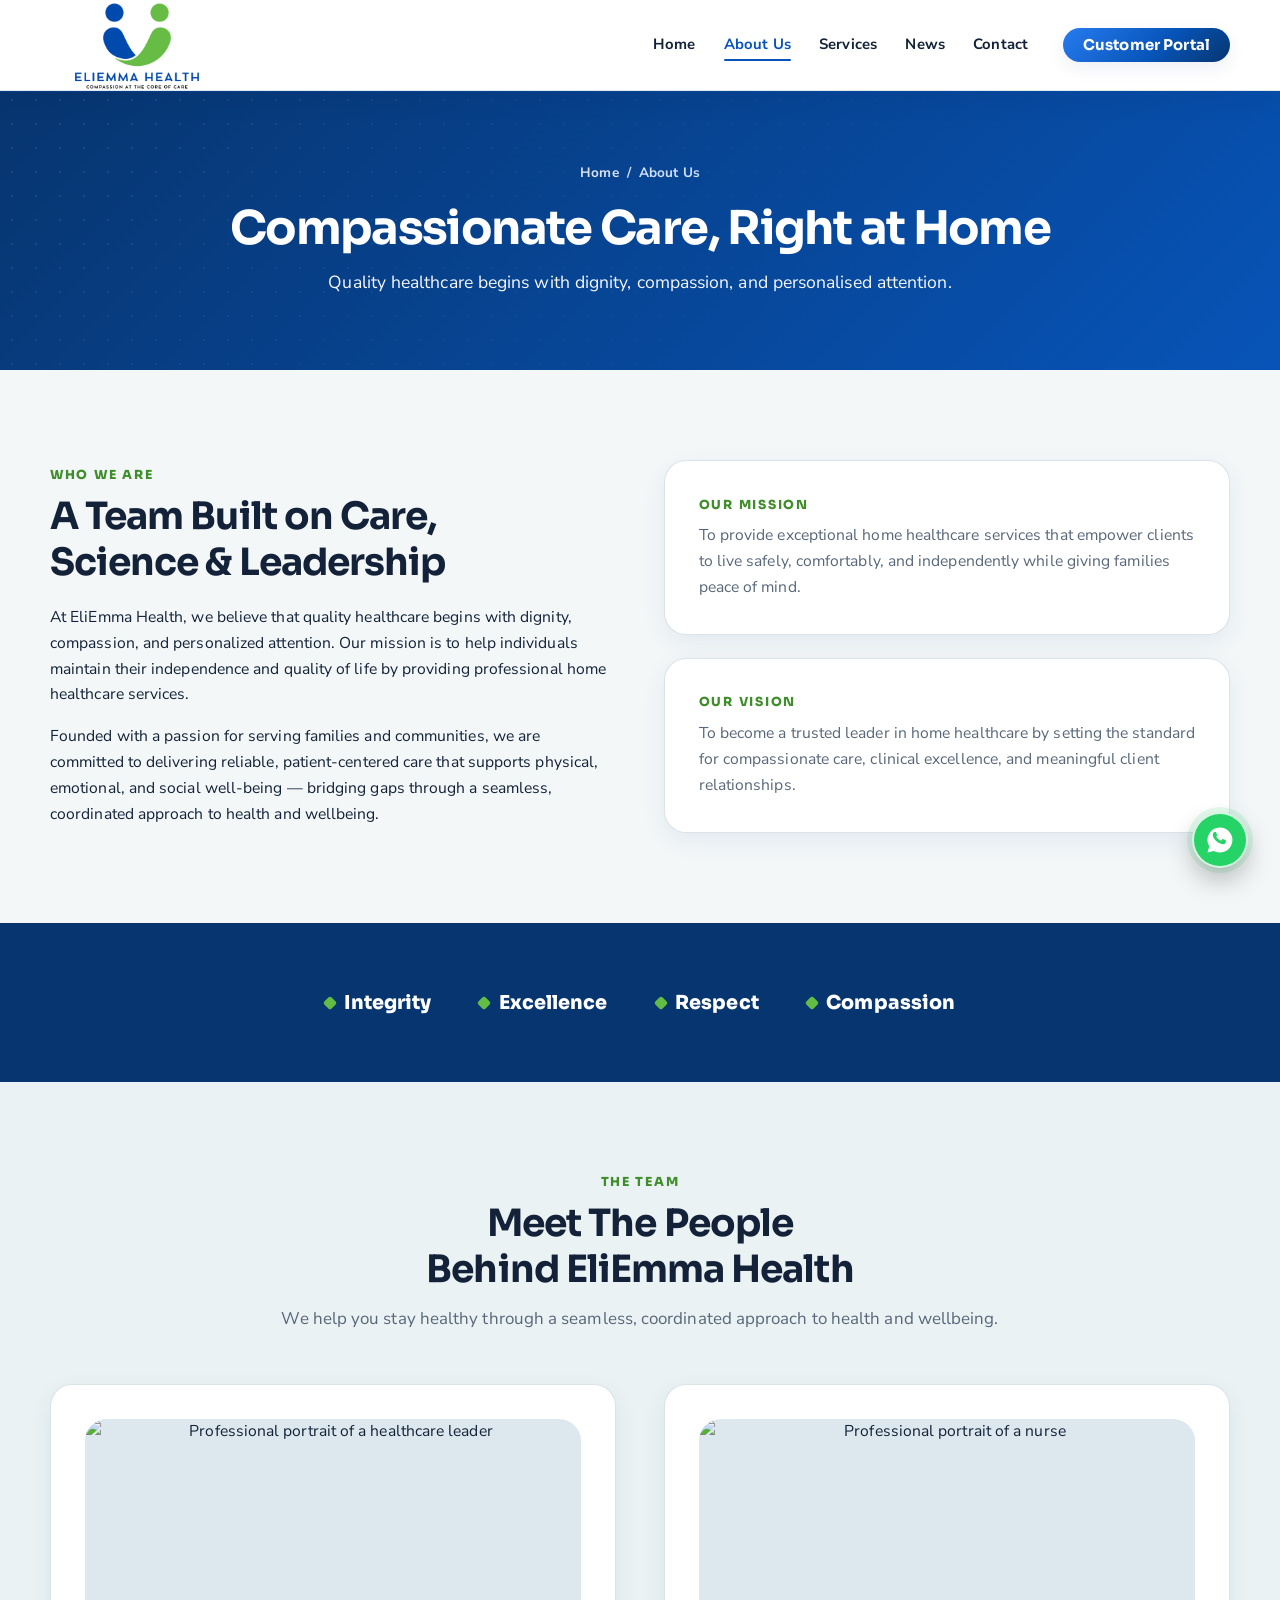
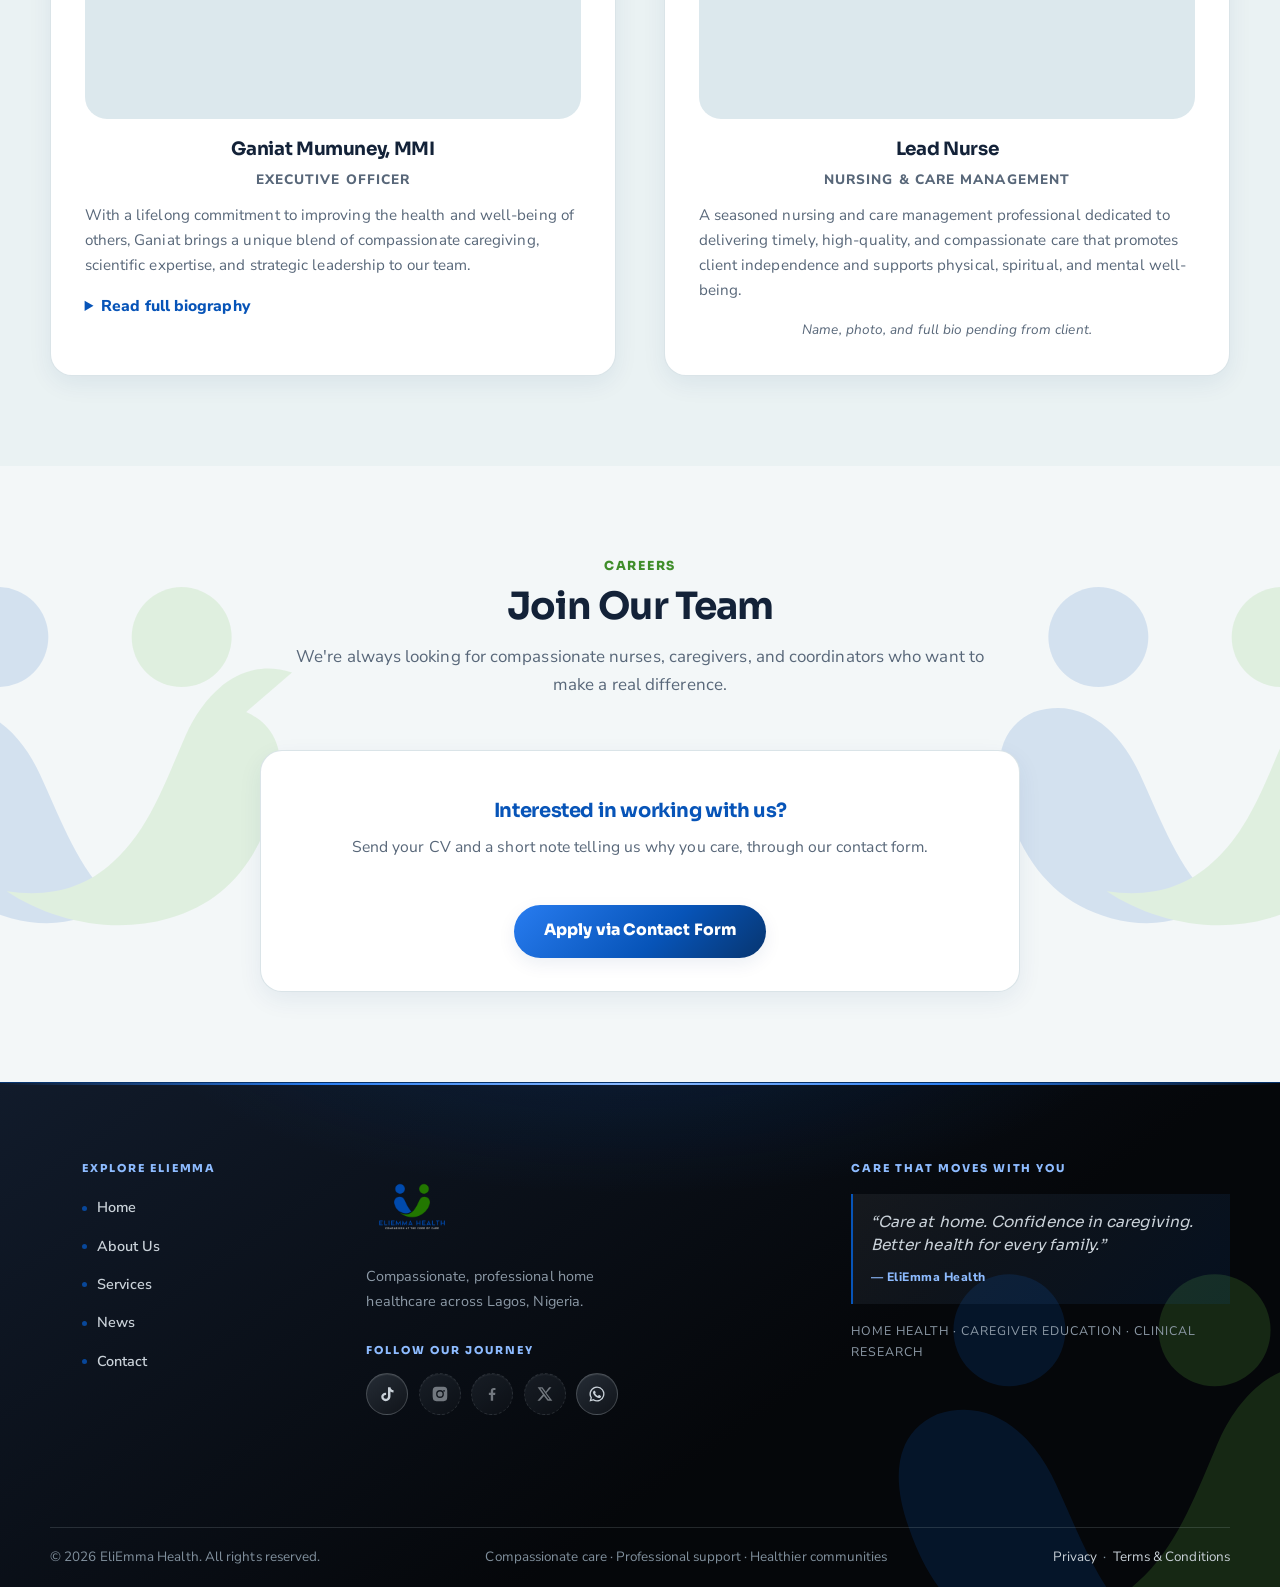
==== pages/about.html @ 55e34760 "Add EliEmma Health website" ====
<!DOCTYPE html>
<html lang="en">
<head>
<meta charset="UTF-8">
<meta name="viewport" content="width=device-width, initial-scale=1.0">
<title>About Us | EliEmma Health</title>
<meta name="description" content="About EliEmma Health — our story, mission, vision, values, leadership team and careers.">
<meta property="og:title" content="About Us | EliEmma Health">
<meta property="og:description" content="About EliEmma Health — our story, mission, vision, values, leadership team and careers.">
<meta property="og:type" content="website">
<meta property="og:image" content="../assets/images/og-image.jpg">
<link rel="icon" type="image/png" href="../assets/images/favicon.png?v=2">
<link rel="apple-touch-icon" href="../assets/images/favicon.png?v=2">
<meta name="theme-color" content="#07356f">
<link rel="preconnect" href="https://fonts.googleapis.com">
<link rel="preconnect" href="https://fonts.gstatic.com" crossorigin>
<link href="https://fonts.googleapis.com/css2?family=Sora:wght@400;600;700;800&family=Nunito+Sans:wght@400;600;700;800&display=swap" rel="stylesheet">
<link rel="stylesheet" href="../css/style.css">
</head>
<body>
<a class="skip-link" href="#main">Skip to main content</a>
<header class="site-header">
  <div class="container nav">
    <a href="../index.html" class="brand" aria-label="EliEmma Health — home"><img src="../assets/images/logo.png" alt="EliEmma Health logo" width="190" height="60"></a>
    <nav aria-label="Main navigation">
      <ul class="nav-links" id="primary-navigation">
        <li><a href="../index.html">Home</a></li>
        <li><a href="about.html" aria-current="page">About Us</a></li>
        <li><a href="services.html">Services</a></li>
        <li><a href="news.html">News</a></li>
        <li><a href="contact.html">Contact</a></li>
        <li class="nav-cta"><a href="contact.html" class="btn btn-primary btn-sm">Customer Portal</a></li>
      </ul>
    </nav>
    <button class="hamburger" type="button" aria-label="Open menu" aria-controls="primary-navigation" aria-expanded="false">☰</button>
  </div>
</header>
<main id="main">

<section class="page-hero">
  <div class="container reveal in">
    <nav class="breadcrumb" aria-label="Breadcrumb"><a href="../index.html">Home</a> &nbsp;/&nbsp; About Us</nav>
    <h1>Compassionate Care, Right at Home</h1>
    <p>Quality healthcare begins with dignity, compassion, and personalised attention.</p>
  </div>
</section>

<section class="section">
  <div class="container grid-2">
    <div class="reveal reveal-left">
      <div class="section-head left" style="margin-bottom:1.2rem">
        <span class="eyebrow">Who We Are</span>
        <h2>A Team Built on Care, Science &amp; Leadership</h2>
      </div>
      <p style="margin-bottom:1rem">At EliEmma Health, we believe that quality healthcare begins with dignity, compassion, and personalized attention. Our mission is to help individuals maintain their independence and quality of life by providing professional home healthcare services.</p>
      <p>Founded with a passion for serving families and communities, we are committed to delivering reliable, patient-centered care that supports physical, emotional, and social well-being — bridging gaps through a seamless, coordinated approach to health and wellbeing.</p>
    </div>
    <div class="reveal reveal-right">
      <div class="card" style="margin-bottom:1.4rem"><span class="eyebrow">Our Mission</span><p style="color:var(--muted)">To provide exceptional home healthcare services that empower clients to live safely, comfortably, and independently while giving families peace of mind.</p></div>
      <div class="card"><span class="eyebrow">Our Vision</span><p style="color:var(--muted)">To become a trusted leader in home healthcare by setting the standard for compassionate care, clinical excellence, and meaningful client relationships.</p></div>
    </div>
  </div>
</section>

<div class="values-band section-tight">
  <div class="container">
    <ul>
      <li>Integrity</li><li>Excellence</li><li>Respect</li><li>Compassion</li>
    </ul>
  </div>
</div>

<section class="section section-alt">
  <div class="container">
    <div class="section-head reveal">
      <span class="eyebrow">The Team</span>
      <h2>Meet The People Behind EliEmma Health</h2>
      <p>We help you stay healthy through a seamless, coordinated approach to health and wellbeing.</p>
    </div>
    <div class="grid-2" style="align-items:start">
      <article class="card team-card reveal">
        <img class="media-img" src="https://images.unsplash.com/photo-1551836022-d5d88e9218df?auto=format&amp;fit=crop&amp;w=700&amp;q=85" alt="Professional portrait of a healthcare leader" width="700" height="820">
        <h3>Ganiat Mumuney, MMI</h3>
        <p class="team-role">Executive Officer</p>
        <p style="font-size:.95rem;text-align:left">With a lifelong commitment to improving the health and well-being of others, Ganiat brings a unique blend of compassionate caregiving, scientific expertise, and strategic leadership to our team.</p>
        <details style="margin-top:1rem;text-align:left">
          <summary style="cursor:pointer;font-weight:800;color:var(--blue)">Read full biography</summary>
          <div style="margin-top:1rem;color:var(--muted);font-size:.93rem;display:flex;flex-direction:column;gap:.8rem">
            <p>Her career began on the front lines of patient care, supporting aging populations as a nursing assistant and providing personal care for hospice and quadriplegic patients. These early experiences shaped her deep understanding of the human side of healthcare and instilled a passion for enhancing quality of life for patients and families.</p>
            <p>Driven by a desire to better understand the factors that influence health outcomes, she transitioned into research, studying the effects of food and drug interactions and investigating the role of food chemistry in birth defects. This scientific foundation expanded her perspective on preventive health and the broader impact of healthcare innovation.</p>
            <p>Throughout her career, one principle has remained constant: a dedication to making life better for people and communities. This mission led her into pharmaceutical development and clinical research, where she supported the advancement of new therapies and contributed to clinical safety reviews, operational excellence, and strategic initiatives. Over time, she progressed into leadership roles, guiding teams and driving organizational strategy and operations.</p>
            <p>She holds a Master of Science in Medical Informatics from Northwestern University and a Bachelor of Science in Biology with a minor in Chemistry from the University of New Mexico. Her diverse experience across patient care, research, drug development, informatics, and healthcare leadership provides a well-rounded perspective that continues to shape meaningful improvements in healthcare delivery and patient outcomes.</p>
          </div>
        </details>
      </article>
      <article class="card team-card reveal">
        <img class="media-img" src="https://images.unsplash.com/photo-1551601651-2a8555f1a136?auto=format&amp;fit=crop&amp;w=700&amp;q=85" alt="Professional portrait of a nurse" width="700" height="820">
        <h3>Lead Nurse</h3>
        <p class="team-role">Nursing &amp; Care Management</p>
        <p style="font-size:.95rem;text-align:left">A seasoned nursing and care management professional dedicated to delivering timely, high-quality, and compassionate care that promotes client independence and supports physical, spiritual, and mental well-being.</p>
        <p style="margin-top:1rem;font-size:.85rem;color:var(--muted);font-style:italic">Name, photo, and full bio pending from client.</p>
      </article>
    </div>
  </div>
</section>

<section class="section careers-section">
  <div class="container" style="max-width:760px">
    <div class="section-head reveal">
      <span class="eyebrow">Careers</span>
      <h2>Join Our Team</h2>
      <p>We're always looking for compassionate nurses, caregivers, and coordinators who want to make a real difference.</p>
    </div>
    <div class="card reveal" style="text-align:center">
      <h3>Interested in working with us?</h3>
      <p style="margin:.8rem 0 1.4rem">Send your CV and a short note telling us why you care, through our contact form.</p>
      <a href="contact.html" class="btn btn-primary">Apply via Contact Form</a>
    </div>
  </div>
</section>

</main>
<footer class="site-footer">
  <div class="container">
    <div class="footer-grid">
      <div class="footer-nav-col">
        <span class="footer-label">Explore EliEmma</span>
        <ul class="f-menu">
          <li><a href="../index.html">Home</a></li>
          <li><a href="about.html">About Us</a></li>
          <li><a href="services.html">Services</a></li>
          <li><a href="news.html">News</a></li>
          <li><a href="contact.html">Contact</a></li>
        </ul>
      </div>
      <div class="footer-mid">
        <img src="../assets/images/logo-transparent.png" alt="EliEmma Health logo" width="180" height="57">
        <p>Compassionate, professional home healthcare across Lagos, Nigeria.</p>
        <span class="footer-label">Follow our journey</span>
        <div class="socials">
          <a href="https://www.tiktok.com/@eliemmahealth" aria-label="TikTok" rel="noopener"><svg viewBox="0 0 24 24"><path d="M16.6 3c.4 2.2 1.8 3.7 4.1 3.9v3c-1.6 0-3-.5-4.1-1.3v6.4c0 3.9-2.7 6.5-6.3 6.5-3.4 0-6-2.4-6-5.7 0-3.4 2.9-5.9 6.5-5.6v3.1c-1.8-.4-3.4.7-3.4 2.5 0 1.5 1.2 2.6 2.8 2.6 1.8 0 3.1-1.3 3.1-3.5V3h3.3z"/></svg></a>
          <a href="#" aria-label="Instagram (link pending)"><svg viewBox="0 0 24 24"><path d="M12 2.2c3.2 0 3.6 0 4.8.1 3.3.1 4.7 1.6 4.8 4.8.1 1.3.1 1.6.1 4.8s0 3.6-.1 4.8c-.1 3.2-1.5 4.7-4.8 4.8-1.3.1-1.6.1-4.8.1s-3.6 0-4.8-.1c-3.3-.1-4.7-1.6-4.8-4.8C2.2 15.6 2.2 15.2 2.2 12s0-3.6.1-4.8C2.5 4 4 2.5 7.2 2.4 8.4 2.3 8.8 2.2 12 2.2zm0 4.6a5.2 5.2 0 100 10.4 5.2 5.2 0 000-10.4zm0 8.6a3.4 3.4 0 110-6.8 3.4 3.4 0 010 6.8zm5.4-8.9a1.2 1.2 0 100 2.4 1.2 1.2 0 000-2.4z"/></svg></a>
          <a href="#" aria-label="Facebook (link pending)"><svg viewBox="0 0 24 24"><path d="M13.5 21v-7.8h2.6l.4-3h-3V8.3c0-.9.3-1.5 1.6-1.5h1.5V4.1c-.3 0-1.2-.1-2.3-.1-2.3 0-3.9 1.4-3.9 4v2.2H7.8v3h2.6V21h3.1z"/></svg></a>
          <a href="#" aria-label="Twitter / X (link pending)"><svg viewBox="0 0 24 24"><path d="M17.5 3h3.1l-6.8 7.8L21.8 21h-6.3l-4.9-6.4L5 21H1.9l7.3-8.3L2.2 3h6.4l4.4 5.9L17.5 3zm-1.1 16.1h1.7L7.7 4.7H5.9l10.5 14.4z"/></svg></a>
          <a href="https://wa.me/2349133972821" aria-label="Chat with us on WhatsApp" rel="noopener"><svg viewBox="0 0 24 24"><path d="M12 2a10 10 0 00-8.6 15.1L2 22l5-1.3A10 10 0 1012 2zm0 18.2c-1.5 0-3-.4-4.2-1.2l-.3-.2-3 .8.8-2.9-.2-.3A8.2 8.2 0 1112 20.2zm4.6-6.1c-.3-.1-1.5-.7-1.7-.8-.2-.1-.4-.1-.6.1-.2.3-.7.8-.8 1-.1.2-.3.2-.5.1a6.7 6.7 0 01-3.3-2.9c-.3-.4 0-.5.1-.7l.4-.5c.1-.2.1-.3 0-.5-.1-.1-.6-1.4-.8-1.9-.2-.5-.4-.4-.6-.4h-.5c-.2 0-.5.1-.7.3-.2.3-.9.9-.9 2.2s.9 2.5 1.1 2.7c.1.2 1.8 2.8 4.5 3.9 2.6 1 2.6.7 3.1.7.5-.1 1.5-.6 1.7-1.2.2-.6.2-1.1.2-1.2-.1-.1-.3-.2-.6-.3z"/></svg></a>
        </div>
      </div>
      <div class="footer-right">
        <span class="footer-label">Care that moves with you</span>
        <blockquote class="footer-quote"><p>“Care at home. Confidence in caregiving. Better health for every family.”</p><cite>— EliEmma Health</cite></blockquote>
        <p class="footer-services">Home health · caregiver education · clinical research</p>
      </div>
    </div>
    <div class="footer-bottom">
      <span class="footer-copyright">&copy; <span data-year></span> EliEmma Health. All rights reserved.</span>
      <span>Compassionate care · Professional support · Healthier communities</span>
      <span><a href="privacy.html">Privacy</a> &nbsp;·&nbsp; <a href="terms.html">Terms &amp; Conditions</a></span>
    </div>
  </div>
</footer>
<a class="wa-float" href="https://wa.me/2349133972821" aria-label="Chat with EliEmma Health on WhatsApp" rel="noopener"><svg viewBox="0 0 24 24"><path d="M12 2a10 10 0 00-8.6 15.1L2 22l5-1.3A10 10 0 1012 2zm4.6 12.1c-.2.6-1.2 1.1-1.7 1.2-.5 0-.5.3-3.1-.7-2.7-1.1-4.4-3.7-4.5-3.9-.2-.2-1.1-1.4-1.1-2.7s.7-1.9.9-2.2c.2-.2.5-.3.7-.3h.5c.2 0 .4-.1.6.4.2.5.7 1.8.8 1.9.1.2.1.3 0 .5l-.4.5c-.1.2-.4.3-.1.7a6.7 6.7 0 003.3 2.9c.2.1.4.1.5-.1.1-.2.6-.7.8-1 .2-.2.4-.2.6-.1.2.1 1.4.7 1.7.8.3.1.5.2.6.3.1.1.1.6-.1 1.2z"/></svg></a>
<script src="../js/main.js"></script>
</body>
</html>
---- css/style.css ----
/* ============================================================
   EliEmma Health — Design System v2 (production)
   Brand: cobalt #004aad · gradient #2173ff→#004aad · dark #05469d
          accent green #67bc45 · bg #dfdfde · gray #d9d9d9
   ============================================================ */
:root{
  /* colors */
  --blue:#004aad; --blue-dark:#05469d; --blue-light:#2173ff;
  --green:#67bc45; --green-dark:#4f9a33;
  --bg:#dfdfde; --surface:#ffffff; --surface-alt:#f4f4f3;
  --ink:#191c22; --muted:#5b616d; --border:#d9d9d9;
  --grad:linear-gradient(180deg,var(--blue-light),var(--blue));
  /* type */
  --font-head:'Sora','Segoe UI',system-ui,sans-serif;
  --font-body:'Nunito Sans','Segoe UI',system-ui,sans-serif;
  /* shape & depth */
  --r-sm:8px; --r-md:14px; --r-lg:22px;
  --sh-sm:0 2px 10px rgba(4,32,73,.08);
  --sh-md:0 8px 28px rgba(4,32,73,.12);
  --sh-lg:0 16px 44px rgba(4,32,73,.18);
  /* layout */
  --container:1140px;
  /* motion */
  --t-fast:.18s; --t-med:.35s; --t-slow:.6s;
  --ease:cubic-bezier(.22,.8,.35,1);
}
*,*::before,*::after{margin:0;padding:0;box-sizing:border-box}
html{scroll-behavior:smooth}
body{font-family:var(--font-body);background:var(--bg);color:var(--ink);line-height:1.65;font-size:1.02rem;-webkit-font-smoothing:antialiased}
img{max-width:100%;display:block}
h1,h2,h3,h4{font-family:var(--font-head);line-height:1.22;color:var(--ink)}
a{color:var(--blue)}
:focus-visible{outline:3px solid var(--green);outline-offset:3px;border-radius:4px}
.container{width:min(var(--container),92%);margin-inline:auto}
.skip-link{position:absolute;left:-999px;top:0;background:var(--blue);color:#fff;padding:.7rem 1.2rem;z-index:300;border-radius:0 0 var(--r-sm) 0}
.skip-link:focus{left:0}

/* ---------- buttons ---------- */
.btn{display:inline-flex;align-items:center;gap:.5rem;padding:.85rem 1.9rem;border-radius:999px;font-weight:800;font-size:.98rem;font-family:var(--font-head);cursor:pointer;border:none;transition:transform var(--t-fast) var(--ease),box-shadow var(--t-fast),background var(--t-fast);text-decoration:none}
.btn-primary{background:var(--grad);color:#fff;box-shadow:var(--sh-sm)}
.btn-primary:hover{transform:translateY(-2px);box-shadow:var(--sh-md)}
.btn-green{background:var(--green);color:#fff}
.btn-green:hover{background:var(--green-dark);transform:translateY(-2px);box-shadow:var(--sh-md)}
.btn-ghost{border:2px solid #fff;color:#fff;background:transparent}
.btn-ghost:hover{background:rgba(255,255,255,.14)}
.btn-outline{border:2px solid var(--blue);color:var(--blue);background:transparent}
.btn-outline:hover{background:var(--blue);color:#fff}
.btn-sm{padding:.55rem 1.2rem;font-size:.88rem}

/* ---------- header / nav ---------- */
.site-header{position:sticky;top:0;z-index:120;background:rgba(255,255,255,.97);backdrop-filter:blur(8px);box-shadow:var(--sh-sm);transition:box-shadow var(--t-med)}
.site-header.scrolled{box-shadow:var(--sh-md)}
.nav{display:flex;align-items:center;justify-content:space-between;padding:.7rem 0;gap:1rem}
.brand img{height:54px;width:auto}
.nav-links{display:flex;align-items:center;gap:1.7rem;list-style:none}
.nav-links a{color:var(--ink);font-weight:700;font-size:.96rem;text-decoration:none;position:relative;padding:.3rem 0}
.nav-links a::after{content:"";position:absolute;left:0;bottom:-2px;width:0;height:3px;border-radius:3px;background:var(--green);transition:width var(--t-med) var(--ease)}
.nav-links a:hover::after,.nav-links a[aria-current="page"]::after{width:100%}
.nav-links a[aria-current="page"]{color:var(--blue)}
.nav-cta{margin-left:.4rem}
.hamburger{display:none;background:none;border:none;font-size:1.7rem;color:var(--blue);cursor:pointer;padding:.3rem .5rem}

/* ---------- hero ---------- */
.hero{background:var(--grad);color:#fff;position:relative;overflow:hidden}
.hero::after{content:"";position:absolute;inset:0;background:radial-gradient(900px 480px at 85% -10%,rgba(255,255,255,.16),transparent 65%);pointer-events:none}
.hero-grid{display:grid;grid-template-columns:1.05fr .95fr;gap:3.5rem;align-items:center;padding:5.2rem 0 4.6rem;position:relative;z-index:1}
.hero .eyebrow{color:#bfe3a8}
.hero h1{color:#fff;font-size:clamp(2.1rem,4.6vw,3.3rem);margin:.6rem 0 1.1rem}
.hero p.lead{font-size:1.16rem;max-width:34rem;opacity:.96;margin-bottom:2rem}
.hero-actions{display:flex;gap:1rem;flex-wrap:wrap}
.trust-chips{display:flex;gap:1.4rem;flex-wrap:wrap;margin-top:2.4rem;list-style:none}
.trust-chips li{display:flex;align-items:center;gap:.55rem;font-weight:700;font-size:.92rem}
.trust-chips svg{flex:none}
.hero-media{position:relative}
.hero-media .ph{border-radius:var(--r-lg);box-shadow:var(--sh-lg)}
.float-card{position:absolute;left:-1.4rem;bottom:1.6rem;background:#fff;color:var(--ink);border-radius:var(--r-md);box-shadow:var(--sh-lg);padding:1rem 1.3rem;display:flex;gap:.8rem;align-items:center;animation:floaty 5s ease-in-out infinite}
.float-card strong{display:block;font-family:var(--font-head);font-size:.95rem}
.float-card span{font-size:.82rem;color:var(--muted)}
@keyframes floaty{0%,100%{transform:translateY(0)}50%{transform:translateY(-9px)}}

/* ---------- sections ---------- */
.section{padding:5rem 0}
.section-tight{padding:3.5rem 0}
.section-alt{background:var(--surface)}
.eyebrow{display:block;color:var(--green-dark);font-weight:800;text-transform:uppercase;letter-spacing:.14em;font-size:.78rem;margin-bottom:.5rem;font-family:var(--font-head)}
.section-head{text-align:center;max-width:720px;margin:0 auto 3.2rem}
.section-head h2{font-size:clamp(1.7rem,3vw,2.35rem);margin-bottom:.8rem}
.section-head p{color:var(--muted);font-size:1.06rem}
.section-head.left{text-align:left;margin-inline:0}

.grid-2{display:grid;grid-template-columns:1fr 1fr;gap:3rem;align-items:center}
.grid-3{display:grid;grid-template-columns:repeat(3,1fr);gap:1.8rem}
.grid-4{display:grid;grid-template-columns:repeat(4,1fr);gap:1.6rem}

/* ---------- cards ---------- */
.card{background:var(--surface);border-radius:var(--r-lg);padding:2.1rem;box-shadow:var(--sh-sm);border:1px solid rgba(217,217,217,.7);transition:transform var(--t-med) var(--ease),box-shadow var(--t-med);height:100%}
.card:hover{transform:translateY(-6px);box-shadow:var(--sh-md)}
.card h3{color:var(--blue);margin:.9rem 0 .55rem;font-size:1.22rem}
.card p{color:var(--muted)}
.card .btn{margin-top:1.3rem}
.icon-badge{width:64px;height:64px;border-radius:18px;background:var(--grad);color:#fff;display:flex;align-items:center;justify-content:center;font-size:1.6rem;box-shadow:var(--sh-sm)}
.icon-badge.green{background:var(--green)}

/* check list */
.check-list{list-style:none;margin-top:1rem}
.check-list li{padding:.5rem 0 .5rem 2rem;position:relative}
.check-list li::before{content:"";position:absolute;left:0;top:.85rem;width:1.1rem;height:1.1rem;border-radius:50%;background:var(--green) url("data:image/svg+xml,%3Csvg xmlns='http://www.w3.org/2000/svg' viewBox='0 0 24 24' fill='none' stroke='white' stroke-width='3.4' stroke-linecap='round' stroke-linejoin='round'%3E%3Cpath d='M4 12.5l5 5L20 6.5'/%3E%3C/svg%3E") center/62% no-repeat}

/* steps */
.step-card{text-align:center;padding:1.8rem 1.4rem}
.step-num{width:52px;height:52px;margin:0 auto 1rem;border-radius:50%;background:var(--grad);color:#fff;font-family:var(--font-head);font-weight:800;font-size:1.25rem;display:flex;align-items:center;justify-content:center;box-shadow:var(--sh-sm)}

/* ---------- placeholder media ---------- */
.ph{position:relative;background:linear-gradient(135deg,var(--blue-dark),var(--blue-light));display:flex;align-items:center;justify-content:center;text-align:center;color:#fff;padding:2rem;border:2px dashed rgba(255,255,255,.55);min-height:220px}
.ph span{font-size:.9rem;font-weight:600;opacity:.95;max-width:30ch}
.ph .tag{position:absolute;top:.8rem;left:.8rem;background:rgba(0,0,0,.45);padding:.25rem .7rem;border-radius:999px;font-size:.68rem;letter-spacing:.1em;text-transform:uppercase;font-weight:800}
.ph.tall{min-height:420px}
.media-img{display:block;width:100%;height:100%;object-fit:cover}
.hero-media .hero-image{height:420px;border-radius:var(--r-lg);box-shadow:var(--sh-lg)}
.feature-image{min-height:200px;border-radius:var(--r-lg);box-shadow:var(--sh-sm)}

/* ---------- carousel ---------- */
.carousel{position:relative;overflow:hidden;border-radius:var(--r-lg);box-shadow:var(--sh-md)}
.carousel-track{display:flex;transition:transform .55s var(--ease)}
.carousel-slide{flex:0 0 100%;position:relative}
.carousel-slide .ph{border-radius:0;border:none;min-height:340px}
.carousel-slide .media-img{height:340px}
.carousel-btn{position:absolute;top:50%;transform:translateY(-50%);width:48px;height:48px;border-radius:50%;border:none;background:rgba(255,255,255,.94);color:var(--blue);font-size:1.25rem;font-weight:800;cursor:pointer;box-shadow:var(--sh-md);display:flex;align-items:center;justify-content:center;transition:background var(--t-fast),color var(--t-fast);z-index:2}
.carousel-btn:hover{background:var(--blue);color:#fff}
.carousel-btn.prev{left:1rem}.carousel-btn.next{right:1rem}
.carousel-dots{position:absolute;bottom:1rem;left:0;right:0;display:flex;justify-content:center;gap:.55rem;z-index:2}
.carousel-dots button{width:11px;height:11px;border-radius:50%;border:2px solid #fff;background:transparent;cursor:pointer;padding:0;transition:background var(--t-fast)}
.carousel-dots button[aria-current="true"]{background:#fff}

/* ---------- video ---------- */
.video-shell{position:relative;border-radius:var(--r-lg);overflow:hidden;box-shadow:var(--sh-lg)}
.video-player{display:block;width:100%;aspect-ratio:16/9;object-fit:cover;background:var(--blue-dark)}
.play-btn{position:absolute;inset:0;margin:auto;width:86px;height:86px;border-radius:50%;border:none;background:rgba(255,255,255,.95);color:var(--blue);font-size:1.7rem;cursor:pointer;box-shadow:var(--sh-lg);transition:transform var(--t-fast),background var(--t-fast),color var(--t-fast);z-index:2}
.play-btn:hover{transform:scale(1.08);background:var(--green);color:#fff}
.video-caption{position:absolute;left:0;right:0;bottom:0;background:linear-gradient(transparent,rgba(0,20,50,.82));color:#fff;padding:2.4rem 1.6rem 1.2rem;font-weight:700;z-index:1;pointer-events:none}
.map-frame{min-height:420px;border-radius:var(--r-lg);overflow:hidden;box-shadow:var(--sh-lg);background:var(--blue-dark)}
.map-frame iframe{display:block;width:100%;height:420px;border:0}

/* ---------- stats ---------- */
.stats-band{background:var(--blue-dark);color:#fff}
.stats-grid{display:grid;grid-template-columns:repeat(4,1fr);gap:2rem;text-align:center}
.stat strong{display:block;font-family:var(--font-head);font-size:clamp(2.1rem,4vw,2.9rem);color:var(--green)}
.stat span{font-weight:700;opacity:.92}

/* ---------- testimonials ---------- */
.quote{background:var(--surface);border-radius:var(--r-lg);padding:2rem;box-shadow:var(--sh-sm);border-top:5px solid var(--green);height:100%;display:flex;flex-direction:column}
.quote p{font-style:italic;color:var(--ink);flex:1}
.quote footer{margin-top:1.2rem;font-style:normal}
.quote footer strong{color:var(--blue);display:block;font-family:var(--font-head)}
.quote footer span{font-size:.85rem;color:var(--muted)}
.stars{color:#f5a623;letter-spacing:.15em;margin-bottom:.9rem}

/* ---------- FAQ accordion ---------- */
.faq{max-width:780px;margin:0 auto}
.faq-item{background:var(--surface);border-radius:var(--r-md);box-shadow:var(--sh-sm);margin-bottom:1rem;overflow:hidden;border:1px solid rgba(217,217,217,.7)}
.faq-q{width:100%;text-align:left;background:none;border:none;padding:1.25rem 1.4rem;font-family:var(--font-head);font-weight:700;font-size:1.02rem;color:var(--ink);cursor:pointer;display:flex;justify-content:space-between;align-items:center;gap:1rem}
.faq-q .chev{transition:transform var(--t-med) var(--ease);color:var(--blue);flex:none}
.faq-item.open .faq-q .chev{transform:rotate(180deg)}
.faq-a{max-height:0;overflow:hidden;transition:max-height var(--t-med) var(--ease)}
.faq-a p{padding:0 1.4rem 1.3rem;color:var(--muted)}

/* ---------- CTA band ---------- */
.cta-band{background:var(--grad);color:#fff;text-align:center}
.cta-band h2{color:#fff;margin-bottom:.8rem}
.cta-band p{max-width:620px;margin:0 auto 1.8rem;opacity:.96}

/* ---------- forms ---------- */
.form-card{background:var(--surface);border-radius:var(--r-lg);box-shadow:var(--sh-md);padding:clamp(1.6rem,4vw,2.8rem)}
label{display:block;font-weight:800;margin:1.1rem 0 .35rem;color:var(--blue-dark);font-family:var(--font-head);font-size:.92rem}
input,select,textarea{width:100%;padding:.85rem 1rem;border:1.5px solid var(--border);border-radius:var(--r-sm);font-size:1rem;font-family:var(--font-body);background:#fbfbfa;transition:border-color var(--t-fast),box-shadow var(--t-fast)}
input:focus,select:focus,textarea:focus{outline:none;border-color:var(--blue);box-shadow:0 0 0 4px rgba(0,74,173,.12)}
.field-error{display:none;color:#c0392b;font-size:.85rem;font-weight:700;margin-top:.3rem}
.invalid input,.invalid select,.invalid textarea{border-color:#c0392b}
.invalid .field-error{display:block}
.form-row{display:grid;grid-template-columns:1fr 1fr;gap:1.1rem}
.form-note{font-size:.85rem;color:var(--muted);margin-top:1rem;text-align:center}
.form-status{margin-top:1rem;padding:.9rem 1.2rem;border-radius:var(--r-sm);font-weight:700;display:none}
.form-status.ok{display:block;background:#e8f6e0;color:var(--green-dark);border:1.5px solid var(--green)}
.form-status.warn{display:block;background:#fdf3e0;color:#9a6b00;border:1.5px solid #e6b93d}
.consent{display:flex;gap:.7rem;align-items:flex-start;margin-top:1.2rem}
.consent input{width:auto;margin-top:.35rem}
.consent label{margin:0;font-weight:600;color:var(--muted);font-family:var(--font-body);font-size:.92rem}

/* ---------- contact info cards ---------- */
.info-card{display:flex;gap:1rem;align-items:flex-start;background:var(--surface);border-radius:var(--r-md);padding:1.4rem;box-shadow:var(--sh-sm);height:auto}
.info-card .icon-badge{width:48px;height:48px;border-radius:14px;font-size:1.2rem;flex:none}
.info-card h3{font-size:1.02rem;margin:0 0 .25rem}
.info-card p,.info-card a{color:var(--muted);font-size:.95rem;word-break:break-word}

/* ---------- values band ---------- */
.values-band{background:var(--blue-dark);color:#fff;text-align:center}
.values-band ul{list-style:none;display:flex;justify-content:center;flex-wrap:wrap;gap:1rem 3rem}
.values-band li{font-family:var(--font-head);font-weight:800;font-size:1.2rem;display:flex;align-items:center;gap:.6rem}
.values-band li::before{content:"";width:10px;height:10px;background:var(--green);transform:rotate(45deg);border-radius:2px}

/* ---------- page hero (inner pages) ---------- */
.page-hero{background:var(--grad);color:#fff;text-align:center;padding:4.6rem 0}
.page-hero h1{color:#fff;font-size:clamp(2rem,4vw,2.9rem);margin-bottom:.7rem}
.page-hero p{max-width:640px;margin:0 auto;opacity:.96;font-size:1.1rem}
.breadcrumb{font-size:.85rem;font-weight:700;color:#cfe0ff;margin-bottom:1rem}
.breadcrumb a{color:#fff;opacity:.85;text-decoration:none}
.breadcrumb a:hover{opacity:1;text-decoration:underline}

/* ---------- news ---------- */
.news-card{background:var(--surface);border-radius:var(--r-lg);overflow:hidden;box-shadow:var(--sh-sm);transition:transform var(--t-med) var(--ease),box-shadow var(--t-med);height:100%;display:flex;flex-direction:column}
.news-card:hover{transform:translateY(-6px);box-shadow:var(--sh-md)}
.news-card .ph{border-radius:0;border:none;min-height:190px}
.news-card>.media-img{height:190px}
.news-card-body{padding:1.5rem;display:flex;flex-direction:column;flex:1}
.news-meta{font-size:.78rem;font-weight:800;color:var(--green-dark);text-transform:uppercase;letter-spacing:.1em;margin-bottom:.5rem}
.news-card h3{font-size:1.12rem;margin-bottom:.5rem}
.news-card p{color:var(--muted);font-size:.95rem;flex:1}
.news-card a.more{margin-top:1rem;font-weight:800}

/* ---------- team ---------- */
.team-card{text-align:center}
.team-card .ph{border-radius:var(--r-lg);min-height:300px;margin-bottom:1.2rem}
.team-card>.media-img{height:300px;border-radius:var(--r-lg);margin-bottom:1.2rem}
.team-card h3{font-size:1.15rem;color:var(--ink)}
.team-role{color:var(--green-dark);font-weight:800;font-size:.85rem;text-transform:uppercase;letter-spacing:.08em;margin-bottom:.7rem}

/* ---------- legal ---------- */
.legal{max-width:820px;margin:0 auto;background:var(--surface);border-radius:var(--r-lg);padding:clamp(1.6rem,4vw,3rem);box-shadow:var(--sh-sm)}
.legal h1{font-size:1.9rem;margin-bottom:.4rem}
.legal .updated{color:var(--muted);font-size:.9rem;margin-bottom:1.5rem}
.legal h2{color:var(--blue);margin:1.7rem 0 .5rem;font-size:1.25rem}
.legal p,.legal li{color:var(--muted)}
.legal ul{margin:.5rem 0 .9rem 1.3rem}

/* ---------- footer ---------- */
.site-footer{background:#0b0d12;color:#c9cdd6;padding:4rem 0 0}
.footer-grid{display:grid;grid-template-columns:1.1fr 1fr 1.1fr;gap:2.5rem;align-items:start}
.f-menu{list-style:none;display:flex;flex-direction:column;gap:.65rem}
.f-menu a{color:#c9cdd6;text-decoration:none;font-weight:600;font-size:.95rem}
.f-menu a:hover{color:var(--green)}
.footer-mid{text-align:center}
.footer-mid img{height:64px;margin:0 auto .4rem}
.footer-mid p{font-size:.9rem;color:#8b919e;max-width:30ch;margin:0 auto}
.socials{display:flex;justify-content:center;gap:.8rem;margin-top:1.2rem}
.socials a{width:42px;height:42px;border-radius:50%;background:#1a1e27;display:flex;align-items:center;justify-content:center;color:#c9cdd6;transition:background var(--t-fast),transform var(--t-fast),color var(--t-fast)}
.socials a:hover{background:var(--green);color:#fff;transform:translateY(-3px)}
.socials svg{width:19px;height:19px;fill:currentColor}
.footer-right{text-align:right}
.footer-right img{height:56px;margin-left:auto}
.footer-right p{color:#8b919e;font-size:.9rem;margin-top:.8rem}
.footer-bottom{border-top:1px solid #1e232e;margin-top:3rem;padding:1.3rem 0;display:flex;justify-content:space-between;gap:1rem;flex-wrap:wrap;font-size:.85rem;color:#8b919e}
.footer-bottom a{color:#8b919e;text-decoration:none}
.footer-bottom a:hover{color:var(--green)}

/* WhatsApp float */
.wa-float{position:fixed;bottom:22px;right:22px;width:58px;height:58px;border-radius:50%;background:#25d366;display:flex;align-items:center;justify-content:center;box-shadow:var(--sh-lg);z-index:200;transition:transform var(--t-fast)}
.wa-float:hover{transform:scale(1.1)}
.wa-float svg{width:30px;height:30px;fill:#fff}

/* ---------- reveal animations ---------- */
.reveal{opacity:0;transform:translateY(28px);transition:opacity var(--t-slow) var(--ease),transform var(--t-slow) var(--ease)}
.reveal.in{opacity:1;transform:none}
.reveal-left{transform:translateX(-32px)}
.reveal-right{transform:translateX(32px)}
@media (prefers-reduced-motion:reduce){
  html{scroll-behavior:auto}
  *,*::before,*::after{animation:none!important;transition:none!important}
  .reveal{opacity:1;transform:none}
}

/* ---------- responsive ---------- */
@media(max-width:1020px){
  .grid-4{grid-template-columns:repeat(2,1fr)}
  .stats-grid{grid-template-columns:repeat(2,1fr)}
}
@media(max-width:860px){
  .grid-2,.grid-3,.hero-grid{grid-template-columns:1fr}
  .hero-grid{padding:3.6rem 0 3.4rem;gap:2.6rem}
  .float-card{left:0}
  .form-row{grid-template-columns:1fr}
  .footer-grid{grid-template-columns:1fr;text-align:center}
  .footer-right{text-align:center}
  .footer-right img{margin-inline:auto}
  .f-menu{align-items:center}
  .footer-bottom{justify-content:center;text-align:center}
  .hamburger{display:block}
  .nav-links{position:fixed;top:74px;right:-105%;flex-direction:column;align-items:flex-start;background:#fff;width:min(320px,84vw);height:calc(100vh - 74px);padding:2.2rem 1.8rem;box-shadow:var(--sh-lg);transition:right .32s var(--ease);gap:1.3rem}
  .nav-links.open{right:0}
  .nav-cta{margin:0}
}
@media(max-width:520px){
  .grid-4{grid-template-columns:1fr}
  .stats-grid{grid-template-columns:1fr 1fr;gap:1.4rem}
  .hero-actions .btn{width:100%;justify-content:center}
  .trust-chips{gap:.9rem}
}

/* ============================================================
   EliEmma Health — responsive polish and interaction layer
   ============================================================ */
:root{
  --bg:#f3f7f8;
  --surface:#ffffff;
  --surface-alt:#eaf2f3;
  --ink:#132238;
  --muted:#586779;
  --border:#d9e3e7;
  --blue:#0754b8;
  --blue-dark:#07356f;
  --blue-light:#287cf0;
  --green:#63bc43;
  --green-dark:#408e2b;
  --grad:linear-gradient(135deg,#287cf0 0%,#0754b8 58%,#07356f 100%);
  --sh-sm:0 6px 18px rgba(7,53,111,.08);
  --sh-md:0 14px 34px rgba(7,53,111,.13);
  --sh-lg:0 24px 58px rgba(7,53,111,.19);
  --container:1180px;
  --header-height:88px;
}

html{overflow-x:hidden}
body{background:var(--bg);overflow-x:hidden}
.container{width:min(var(--container),calc(100% - clamp(2rem,8vw,6rem)))}
.section{padding-block:clamp(3.8rem,7vw,6.5rem)}
.section-tight{padding-block:clamp(2.6rem,5vw,4.2rem)}

/* Header and logos: the source artwork is square, so the frame crops only its
   empty margins while preserving the full logo mark and wordmark. */
.site-header{--header-height:88px;background:rgba(255,255,255,.94);border-bottom:1px solid rgba(217,227,231,.8)}
.nav{min-height:var(--header-height);padding:0;gap:1.5rem}
.brand{position:relative;display:block;flex:0 0 clamp(132px,14vw,174px);width:clamp(132px,14vw,174px);height:clamp(78px,7vw,92px);overflow:hidden;border-radius:12px}
.brand img{position:absolute;top:50%;left:50%;width:100%;height:auto;max-width:none;transform:translate(-50%,-50%)}
.nav-links{gap:clamp(1rem,2.2vw,2rem)}
.nav-links a{font-size:.93rem;letter-spacing:.01em}
.nav-links a::after{height:2px}
.nav-cta .btn{padding-inline:1.25rem}
.hamburger{position:relative;z-index:150;width:46px;height:46px;border:1px solid var(--border);border-radius:12px;background:var(--surface);font-size:0;box-shadow:var(--sh-sm)}
.hamburger::before{content:"";display:block;width:21px;height:2px;margin:auto;background:var(--blue);border-radius:99px;box-shadow:0 -6px 0 var(--blue),0 6px 0 var(--blue);transition:transform .25s ease,box-shadow .25s ease}
.hamburger[aria-expanded="true"]::before{transform:rotate(45deg);box-shadow:0 0 0 transparent}
.nav-overlay{position:fixed;inset:0;background:rgba(7,27,55,.48);opacity:0;pointer-events:none;transition:opacity .25s ease;z-index:110}
.nav-overlay.visible{opacity:1;pointer-events:auto}
body.menu-open{overflow:hidden}

/* More deliberate visual hierarchy and resilient media sizing. */
.hero{background:linear-gradient(135deg,#07356f 0%,#0754b8 56%,#287cf0 100%)}
.hero::before,.page-hero::before{content:"";position:absolute;inset:0;opacity:.22;pointer-events:none;background-image:radial-gradient(rgba(255,255,255,.4) 1px,transparent 1px);background-size:24px 24px;mask-image:linear-gradient(135deg,black,transparent 75%)}
.hero-grid{min-height:min(700px,calc(100vh - var(--header-height)));padding-block:clamp(3.8rem,8vw,7rem)}
.hero h1{max-width:700px;letter-spacing:-.045em}
.hero p.lead{max-width:40rem;color:rgba(255,255,255,.9)}
.hero-media{isolation:isolate}
.hero-media::after{content:"";position:absolute;inset:12% -7% -8% 12%;z-index:-1;border:1px solid rgba(191,227,168,.4);border-radius:32px;transform:rotate(4deg)}
.hero-media .hero-image{height:clamp(300px,43vw,500px);object-position:center;border:6px solid rgba(255,255,255,.16)}
.float-card{max-width:min(320px,calc(100% - 1rem));left:-1rem;bottom:1.1rem;backdrop-filter:blur(8px);background:rgba(255,255,255,.96)}
.page-hero{position:relative;overflow:hidden;background:linear-gradient(135deg,#07356f,#0754b8)}
.page-hero .container{position:relative;z-index:1}
.page-hero h1{letter-spacing:-.035em}
.card,.quote,.news-card,.info-card,.form-card,.legal{border-color:rgba(217,227,231,.95);box-shadow:0 8px 24px rgba(7,53,111,.07)}
.card:hover,.news-card:hover{box-shadow:0 18px 38px rgba(7,53,111,.15)}
.card h3{letter-spacing:-.02em}
.icon-badge{background:linear-gradient(145deg,#287cf0,#0754b8);box-shadow:0 10px 20px rgba(7,84,184,.2)}
.section-alt{background:var(--surface-alt)}
.feature-image,.carousel,.video-shell,.map-frame{box-shadow:0 18px 42px rgba(7,53,111,.14)}
.media-img{background:#dce8ed}
.carousel{isolation:isolate;touch-action:pan-y}
.carousel-track{will-change:transform}
.carousel-slide .media-img{height:clamp(280px,45vw,520px);object-position:center}
.carousel-btn{width:46px;height:46px}
.carousel-dots button{width:10px;height:10px;border:0;background:rgba(255,255,255,.58)}
.carousel-dots button[aria-current="true"]{background:var(--green);box-shadow:0 0 0 3px rgba(255,255,255,.8)}
.stats-band{background:#061f45}
.stat strong{color:#8bd568}
.cta-band{background:linear-gradient(135deg,#07356f,#0754b8 60%,#287cf0)}
.site-footer{background:#05070a;padding-top:clamp(3rem,6vw,5rem)}
.footer-mid img,.footer-right img{width:128px;height:128px;object-fit:contain;max-width:100%;border-radius:12px}
.footer-mid img{margin:0 auto .6rem}
.footer-right img{margin-left:auto}
.wa-float{width:56px;height:56px;right:clamp(1rem,3vw,2rem);bottom:clamp(1rem,3vw,2rem)}

/* The drawer is intentionally a compact panel on small screens rather than a
   full-width menu, keeping the current page visible behind the overlay. */
@media(max-width:860px){
  :root{--header-height:78px}
  .site-header{--header-height:78px}
  .nav{min-height:var(--header-height)}
  .brand{flex-basis:132px;width:132px;height:76px}
  .nav-links{top:var(--header-height);right:-105%;z-index:140;width:min(350px,88vw);height:calc(100dvh - var(--header-height));padding:clamp(1.5rem,5vw,2.5rem);border-left:1px solid var(--border);border-radius:18px 0 0 18px;background:rgba(255,255,255,.98);backdrop-filter:blur(18px);transition:right .35s var(--ease);gap:1rem}
  .nav-links.open{right:0}
  .nav-links li{width:100%}
  .nav-links a{display:flex;align-items:center;min-height:44px;font-size:1rem}
  .nav-links .nav-cta{margin-top:.4rem;padding-top:1rem;border-top:1px solid var(--border)}
  .nav-cta .btn{justify-content:center;width:100%}
  .hero-media::after{inset:4% -2% -4% 4%}
  .float-card{left:.75rem}
}
@media(max-width:620px){
  .container{width:min(var(--container),calc(100% - 2rem))}
  .section-head{margin-bottom:2.2rem}
  .hero-grid{min-height:0;padding-block:3.8rem 4.5rem}
  .hero h1{font-size:clamp(2rem,10vw,3rem)}
  .hero-actions{gap:.7rem}
  .hero-media .hero-image{height:clamp(260px,78vw,390px)}
  .float-card{position:relative;left:auto;bottom:auto;width:calc(100% - 1rem);margin:-2.5rem auto 0;transform:none}
  .carousel-btn{width:40px;height:40px;font-size:1rem}
  .carousel-btn.prev{left:.65rem}.carousel-btn.next{right:.65rem}
  .footer-mid img,.footer-right img{width:112px;height:112px}
  .footer-grid{gap:2rem}
  .wa-float{width:52px;height:52px}
}
@media(max-width:380px){
  .brand{flex-basis:116px;width:116px;height:72px}
  .hamburger{width:42px;height:42px}
  .stats-grid{gap:.8rem}
  .stat span{font-size:.82rem}
}

/* ============================================================
   Premium footer, header controls, and icon language
   ============================================================ */
:root{
  --gold:#c89b3c;
  --gold-bright:#f7df9a;
  --gold-deep:#8e681e;
  --silver:#c9d1d8;
  --silver-muted:#8d9aa7;
  --footer:#07090d;
}

.site-header{position:sticky;top:0;z-index:120;box-shadow:0 1px 0 rgba(200,155,60,.28),0 10px 26px rgba(7,27,55,.06)}
.brand:focus-visible{outline:3px solid var(--gold);outline-offset:4px}
.nav-links a::after{background:linear-gradient(90deg,var(--gold),var(--gold-bright),var(--gold))}
.nav-links a[aria-current="page"]{color:var(--gold-deep)}
.hamburger{border-color:rgba(200,155,60,.55);transition:background .2s ease,border-color .2s ease,box-shadow .2s ease,transform .2s ease}
.hamburger:hover,.hamburger:focus-visible{border-color:var(--gold);background:#fffdf7;box-shadow:0 8px 20px rgba(200,155,60,.18);transform:translateY(-1px)}
.hamburger::before{background:var(--blue);box-shadow:0 -6px 0 var(--blue),0 6px 0 var(--blue)}
.hamburger::after{content:"";position:absolute;left:12px;top:21px;width:21px;height:2px;border-radius:99px;background:var(--blue);opacity:0;transform:rotate(-45deg);transition:opacity .2s ease,transform .25s ease}
.hamburger[aria-expanded="true"]::before{background:var(--blue);box-shadow:0 0 0 transparent}
.hamburger[aria-expanded="true"]::after{opacity:1;transform:rotate(-45deg)}

.btn-primary{background:linear-gradient(115deg,#a87317 0%,#f3d783 45%,#b27d1c 100%);color:#182235;box-shadow:0 8px 18px rgba(142,104,30,.24),inset 0 1px rgba(255,255,255,.65)}
.btn-primary:hover{background:linear-gradient(115deg,#b98221 0%,#ffe6a0 45%,#c18b28 100%);color:#101a2b}
.icon-badge{background:linear-gradient(145deg,#edf2f5 0%,#9eaab5 46%,#415163 100%);color:#092755;border:1px solid rgba(255,255,255,.75);box-shadow:0 10px 22px rgba(7,53,111,.16)}
.icon-badge.green,.icon-badge.compact-icon{background:linear-gradient(145deg,#f6dda0 0%,#c89b3c 48%,#8e681e 100%);color:#fffdf7;border-color:rgba(255,242,194,.8)}
.icon-badge svg{width:30px;height:30px;display:block;flex:none}
.icon-badge.compact-icon{width:46px;height:46px;font-size:0}
.icon-badge.compact-icon svg{width:24px;height:24px}
.info-card .icon-badge svg{width:23px;height:23px}
.stars{display:flex;align-items:center;gap:.2rem;color:var(--gold);letter-spacing:0;margin-bottom:.9rem}
.stars svg{width:16px;height:16px;fill:currentColor;stroke:currentColor}

/* Footer surfaces, spacing, and hierarchy */
.site-footer{position:relative;overflow:hidden;background:radial-gradient(700px 260px at 50% -15%,rgba(200,155,60,.13),transparent 72%),linear-gradient(145deg,#11151b 0%,var(--footer) 62%);color:var(--silver);border-top:1px solid rgba(200,155,60,.45)}
.site-footer::before{content:"";position:absolute;top:0;left:0;right:0;height:2px;background:linear-gradient(90deg,transparent,var(--gold),var(--gold-bright),var(--gold),transparent)}
.site-footer::after{content:"";position:absolute;right:-14rem;bottom:-18rem;width:36rem;height:36rem;border:1px solid rgba(201,209,216,.08);border-radius:50%;box-shadow:0 0 0 3rem rgba(201,209,216,.02),0 0 0 7rem rgba(200,155,60,.025);pointer-events:none}
.site-footer>.container{position:relative;z-index:1}
.footer-grid{grid-template-columns:minmax(155px,.8fr) minmax(280px,1.35fr) minmax(190px,.85fr);gap:clamp(1.5rem,4vw,4.5rem);align-items:stretch;padding-bottom:clamp(2.8rem,5vw,4.5rem)}
.footer-grid>div{min-width:0}
.footer-nav-col{padding:1.35rem 1.5rem;border-left:1px solid rgba(201,209,216,.14);border-right:1px solid rgba(201,209,216,.06)}
.footer-label{display:block;margin-bottom:1rem;color:var(--gold-bright);font-family:var(--font-head);font-size:.68rem;font-weight:800;letter-spacing:.18em;text-transform:uppercase}
.f-menu{gap:.75rem}
.f-menu a{display:inline-flex;align-items:center;color:var(--silver);font-size:.9rem;transition:color .2s ease,transform .2s ease}
.f-menu a::before{content:"";width:5px;height:5px;margin-right:.6rem;border-radius:50%;background:var(--gold);opacity:.8}
.f-menu a:hover{color:var(--gold-bright);transform:translateX(4px)}
.footer-mid{padding-inline:clamp(.5rem,2vw,1.5rem)}
.footer-mid img,.footer-right img{border:0;box-shadow:none}
.footer-mid p{color:var(--silver-muted);max-width:34ch;line-height:1.7}
.footer-mid .footer-label{margin-top:1.55rem;margin-bottom:.7rem}
.socials{gap:.65rem;margin-top:0}
.socials a{width:42px;height:42px;border:1px solid rgba(201,209,216,.25);background:linear-gradient(145deg,#252c35,#10141a);color:var(--silver);box-shadow:inset 0 1px rgba(255,255,255,.08);transition:background .2s ease,border-color .2s ease,box-shadow .2s ease,color .2s ease,transform .2s ease}
.socials a:hover,.socials a:focus-visible{background:linear-gradient(145deg,#f7df9a,#b9811e);border-color:var(--gold-bright);color:#101923;box-shadow:0 8px 18px rgba(200,155,60,.22);transform:translateY(-3px)}
.socials svg{width:18px;height:18px}
.footer-right{text-align:right;padding:1.35rem 0 0 1.5rem;border-left:1px solid rgba(201,209,216,.14)}
.footer-right .footer-label{margin-bottom:.8rem}
.footer-right img{margin-left:auto}
.footer-right p{color:var(--silver-muted);line-height:1.7}
.footer-bottom{border-top:1px solid rgba(201,209,216,.16);padding-block:1.15rem;color:#81909d}
.footer-bottom a{color:var(--silver);transition:color .2s ease}
.footer-bottom a:hover{color:var(--gold-bright)}
.credit-name{color:var(--silver);font-weight:800}
.socials a[href="#"]{opacity:.55;border-style:dashed}
.socials a[href="#"]:hover,.socials a[href="#"]:focus-visible{background:linear-gradient(145deg,#252c35,#10141a);border-color:rgba(201,209,216,.25);color:var(--silver);box-shadow:none;transform:none}
.wa-float{border:2px solid rgba(255,255,255,.8);box-shadow:0 12px 26px rgba(0,0,0,.25),0 0 0 5px rgba(37,211,102,.12)}

@media(max-width:860px){
  .footer-grid{gap:2rem}
  .footer-nav-col,.footer-right{border:0;padding:0}
  .footer-nav-col{border-bottom:1px solid rgba(201,209,216,.14);padding-bottom:1.5rem}
  .footer-right{text-align:center;padding-top:1rem}
  .footer-right img{margin-inline:auto}
  .footer-mid .footer-label{margin-top:1.25rem}
}
@media(max-width:620px){
  .footer-label{font-size:.64rem}
  .footer-grid{padding-bottom:2.8rem}
  .socials a{width:40px;height:40px}
}

/* Final navigation, form, footer quote, and scrollbar refinements. */
.footer-quote{margin:0 0 1.1rem;padding:1rem 1.1rem;border-left:2px solid var(--gold);background:linear-gradient(135deg,rgba(255,255,255,.06),rgba(200,155,60,.05));border-radius:0 12px 12px 0}
.footer-quote p{margin:0;color:var(--silver);font-family:var(--font-head);font-size:.96rem;line-height:1.55;font-style:italic}
.footer-quote cite{display:block;margin-top:.65rem;color:var(--gold-bright);font-size:.76rem;font-style:normal;font-weight:800;letter-spacing:.04em}
.footer-services{margin-top:0!important;color:var(--silver-muted)!important;font-size:.78rem!important;line-height:1.7!important;text-transform:uppercase;letter-spacing:.08em}
.nav-links a:not(.btn)::after{background:var(--blue)}
.nav-links a[aria-current="page"]{color:var(--blue)}
.nav-cta a::after{display:none!important}
.nav-cta .btn-primary{background:var(--grad);color:#fff;box-shadow:var(--sh-sm)}
.nav-cta .btn-primary:hover{background:linear-gradient(135deg,#287cf0 0%,#0754b8 58%,#07356f 100%);color:#fff;transform:translateY(-2px);box-shadow:var(--sh-md)}
#contactForm .btn-primary{background:var(--grad);color:#fff;box-shadow:var(--sh-sm)}
#contactForm .btn-primary:hover{background:linear-gradient(135deg,#287cf0 0%,#0754b8 58%,#07356f 100%);color:#fff;transform:translateY(-2px);box-shadow:var(--sh-md)}
html,body{scrollbar-width:none;-ms-overflow-style:none}
html::-webkit-scrollbar,body::-webkit-scrollbar{width:0;height:0;display:none}

@media(max-width:860px){
  .nav-links{border-top:2px solid var(--gold)}
  .nav-links::before{content:"Main menu";display:block;width:100%;padding-bottom:1rem;border-bottom:1px solid var(--border);color:var(--blue);font-family:var(--font-head);font-size:.72rem;font-weight:900;letter-spacing:.16em;text-transform:uppercase}
  .nav-links::after{content:"EliEmma Health  ·  Care  ·  Learning  ·  Research";display:block;margin-top:auto;padding-top:1.25rem;border-top:1px solid var(--border);color:var(--muted);font-size:.7rem;line-height:1.5;letter-spacing:.04em}
  .nav-links li:not(.nav-cta) a{border-bottom:1px solid rgba(217,227,231,.7)}
  .nav-links li:not(.nav-cta) a::after{display:none}
}

/* Final blue brand pass, watermarks, typography, and feedback states. */
:root{
  --gold:var(--blue);
  --gold-bright:#8dbbff;
  --gold-deep:var(--blue-dark);
}
body{font-size:clamp(.98rem,1.1vw,1.04rem);letter-spacing:.005em}
h1,h2,h3,h4{letter-spacing:-.025em;text-wrap:balance}
p,li{overflow-wrap:break-word}
.btn-primary{background:var(--grad);color:#fff;box-shadow:var(--sh-sm)}
.btn-primary:hover{background:linear-gradient(135deg,#287cf0 0%,#0754b8 58%,#07356f 100%);color:#fff;box-shadow:var(--sh-md)}
.site-header{box-shadow:0 1px 0 rgba(7,84,184,.32),0 10px 26px rgba(7,27,55,.06)}
.hamburger{border-color:rgba(7,84,184,.45)}
.hamburger:hover,.hamburger:focus-visible{border-color:var(--blue);background:#f4f8ff;box-shadow:0 8px 20px rgba(7,84,184,.18)}
.footer-label{color:#8dbbff}
.site-footer{background:radial-gradient(700px 260px at 50% -15%,rgba(7,84,184,.2),transparent 72%),linear-gradient(145deg,#111b2b 0%,#05070a 62%);border-top-color:rgba(7,84,184,.55)}
.site-footer::before{background:linear-gradient(90deg,transparent,#287cf0,#8dbbff,#287cf0,transparent)}
.site-footer::after{right:-7rem;bottom:-11rem;width:35rem;height:35rem;border:0;border-radius:0;box-shadow:none;opacity:.18;background:url("../assets/images/logo-mark.svg") center/contain no-repeat}
.f-menu a::before{background:var(--blue)}
.f-menu a:hover{color:#8dbbff}
.socials a:hover,.socials a:focus-visible{background:linear-gradient(145deg,#287cf0,#07356f);border-color:#8dbbff;color:#fff;box-shadow:0 8px 18px rgba(7,84,184,.3)}
.footer-quote{border-left-color:var(--blue);background:linear-gradient(135deg,rgba(255,255,255,.06),rgba(7,84,184,.12))}
.footer-quote cite{color:#8dbbff}
.footer-bottom a:hover{color:#8dbbff}
.hero::before{opacity:.17;background-image:url("../assets/images/logo-mark.svg");background-size:min(42vw,520px);background-position:calc(100% + 2rem) 50%;background-repeat:no-repeat;mask-image:none}
.cta-band{position:relative;overflow:hidden}
.cta-band::before{content:"";position:absolute;inset:-10% 0;background:url("../assets/images/logo-mark.svg") right 8% center/min(42vw,520px) no-repeat;opacity:.16;pointer-events:none}
.cta-band .container{position:relative;z-index:1}
.careers-section{position:relative;overflow:hidden}
.careers-section::before{content:"";position:absolute;right:-5rem;top:50%;width:min(44vw,520px);height:min(44vw,520px);transform:translateY(-50%);background:url("../assets/images/logo-mark.svg") center/contain no-repeat;opacity:.12;pointer-events:none}
.careers-section>.container{position:relative;z-index:1}
.form-status.success{display:block;background:#edf5ff;color:var(--blue);border:1.5px solid #8db7f0}
.form-status.warn{background:#f2f6fb;color:var(--blue-dark);border-color:#8db7f0}

@media(max-width:620px){
  .hero::before{background-size:72vw;background-position:calc(100% + 3rem) 18%}
  .cta-band::before{background-size:72vw;background-position:120% center}
  .careers-section::before{right:-6rem;width:80vw;height:80vw}
}

/* Careers watermark split: two larger marks meet behind the invitation card. */
.careers-section::before,
.careers-section::after{content:"";position:absolute;top:50%;width:min(42vw,500px);height:min(42vw,500px);transform:translateY(-50%);background:url("../assets/images/logo-mark.svg") center/contain no-repeat;opacity:.13;pointer-events:none;z-index:0}
.careers-section::before{left:-10rem;right:auto}
.careers-section::after{right:-10rem;left:auto}
.careers-section>.container{position:relative;z-index:1}
@media(max-width:620px){
  .careers-section::before,.careers-section::after{width:72vw;height:72vw;opacity:.1}
  .careers-section::before{left:-31vw}
  .careers-section::after{right:-31vw}
}

/* Footer layout guardrails for tablets, phones, and narrow desktop widths. */
.footer-grid{grid-template-columns:minmax(0,.85fr) minmax(0,1.3fr) minmax(0,.85fr)}
.footer-nav-col,.footer-mid,.footer-right{min-width:0;overflow-wrap:anywhere}
.footer-quote,.footer-quote p,.footer-services,.footer-right>p{max-width:100%;overflow-wrap:anywhere}
.footer-quote p{word-break:normal}
.socials{flex-wrap:wrap}
.footer-bottom{min-width:0;overflow-wrap:anywhere}

@media(max-width:1080px){
  .footer-grid{grid-template-columns:minmax(0,1fr) minmax(0,1fr);gap:2.5rem 2rem}
  .footer-mid{grid-column:1 / -1;grid-row:1;order:1}
  .footer-nav-col{grid-column:1;grid-row:2;order:2}
  .footer-right{grid-column:2;grid-row:2;order:3}
  .footer-mid img{width:clamp(108px,14vw,128px);height:clamp(108px,14vw,128px)}
  .footer-right{text-align:left;padding-left:1.5rem}
  .footer-right img{margin-left:0}
}

@media(max-width:680px){
  .site-footer{padding-top:3rem}
  .site-footer::after{right:-8rem;bottom:-5rem;width:23rem;height:23rem;opacity:.12}
  .footer-grid{grid-template-columns:minmax(0,1fr);gap:2.2rem;padding-bottom:2.5rem}
  .footer-mid,.footer-nav-col,.footer-right{grid-column:1;grid-row:auto;order:initial;text-align:center;padding-inline:0}
  .footer-nav-col{padding-bottom:1.8rem;border-bottom:1px solid rgba(201,209,216,.14)}
  .footer-right{padding-top:0}
  .footer-right .footer-label,.footer-mid .footer-label{margin-inline:auto}
  .footer-quote{text-align:left;margin-inline:auto;max-width:32rem}
  .footer-services{text-align:center}
  .footer-right>p:last-child{margin-top:1.1rem}
  .f-menu{align-items:center}
  .socials{justify-content:center;max-width:22rem;margin-inline:auto}
  .footer-bottom{display:grid;grid-template-columns:minmax(0,1fr);justify-items:center;text-align:center;gap:.7rem;margin-top:0;padding-block:1.2rem}
}

@media(max-width:420px){
  .site-footer{padding-top:2.6rem}
  .footer-grid{gap:1.8rem}
  .footer-mid img{width:104px;height:104px}
  .footer-label{letter-spacing:.13em}
  .footer-quote{padding:.9rem}
  .footer-quote p{font-size:.88rem}
  .footer-services{font-size:.68rem!important;letter-spacing:.06em}
  .f-menu a{font-size:.86rem}
}

/* Fixed, square-edged site frame. The header stays visible while the page
   scrolls, and its height is reserved so content never sits underneath it. */
html,body{border-radius:0}
body{padding-top:var(--header-height)}
.site-header{position:fixed;top:0;left:0;right:0;background:#fff;backdrop-filter:none;border-radius:0}
.brand{background:#fff;border-radius:0}
.nav-links{border-radius:0}

/* Professional footer hierarchy: navigation first, brand second, promise third. */
.site-footer{padding-top:clamp(3.5rem,6vw,5.5rem)}
.footer-grid{grid-template-columns:minmax(150px,.72fr) minmax(0,1.2fr) minmax(0,1.08fr);grid-template-areas:"explore brand promise";gap:clamp(2rem,5vw,5rem);align-items:start;padding-bottom:clamp(2.8rem,5vw,4rem)}
.footer-mid{grid-area:brand;text-align:left;padding:0}
.footer-mid img{width:180px;height:92px;object-fit:contain;object-position:left center;margin:0 0 .8rem;border-radius:0}
.footer-mid p{max-width:32ch;margin:0}
.footer-mid .footer-label{margin-top:1.8rem;margin-bottom:.8rem}
.socials{justify-content:flex-start;margin-top:0}
.footer-nav-col{grid-area:explore;padding:0 0 0 clamp(1rem,2.5vw,2.5rem);border:0}
.footer-nav-col .footer-label{margin-bottom:1rem}
.footer-right{grid-area:promise;text-align:left;padding:0;border-left:0}
.footer-right .footer-label{margin-bottom:1rem}
.footer-quote{border-radius:0;margin-bottom:1rem}
.footer-right>p:not(.footer-services){margin-top:1.5rem;padding-top:1rem;border-top:1px solid rgba(201,209,216,.16);color:var(--silver-muted);font-size:.88rem;line-height:1.6}
.footer-bottom{display:flex;align-items:center;justify-content:space-between;gap:1.5rem;padding-block:1.15rem;border-top:1px solid rgba(201,209,216,.16);color:#81909d;font-size:.84rem}
.footer-bottom span:last-child{white-space:nowrap}

@media(max-width:1080px){
  .footer-grid{grid-template-columns:minmax(0,1fr) minmax(0,1fr);grid-template-areas:"brand brand" "explore promise";gap:2.5rem 2rem}
  .footer-mid{grid-area:brand;text-align:center}
  .footer-mid img{object-position:center;margin-inline:auto}
  .footer-mid p{margin-inline:auto}
  .socials{justify-content:center}
  .footer-nav-col{grid-area:explore;padding:0;border-left:0;border-right:0}
  .footer-right{grid-area:promise;text-align:left}
}

@media(max-width:680px){
  .footer-grid{grid-template-columns:1fr;grid-template-areas:"explore" "brand" "promise";gap:2.2rem;padding-bottom:2.5rem}
  .footer-mid,.footer-nav-col,.footer-right{text-align:center;padding:0}
  .footer-mid{order:2}
  .footer-nav-col{order:1}
  .footer-right{order:3}
  .footer-mid img{margin-inline:auto}
  .footer-mid p{margin-inline:auto}
  .footer-nav-col{border-bottom:1px solid rgba(201,209,216,.14);padding-bottom:1.8rem}
  .footer-right{text-align:center}
  .footer-right>p:not(.footer-services){text-align:center}
  .footer-bottom{flex-direction:column;justify-content:center;text-align:center;gap:.7rem}
  .footer-bottom span:last-child{white-space:normal}
}

/* Mobile menu: keep the drawer crisp, make the page behind it recede, and add
   a quiet brand watermark without reducing the readability of the links. */
@media(max-width:860px){
  .nav-overlay{background:rgba(3,18,42,.62);backdrop-filter:blur(7px);-webkit-backdrop-filter:blur(7px)}
  .nav-links{isolation:isolate;overflow:hidden;background:rgba(255,255,255,.98);box-shadow:-18px 0 42px rgba(3,25,58,.22)}
  .nav-links::before{content:"";position:absolute;right:-4.5rem;bottom:4.5rem;width:min(72vw,300px);height:min(72vw,300px);padding:0;border:0;background:url("../assets/images/logo-mark.svg") center/contain no-repeat;opacity:.08;pointer-events:none;z-index:0}
  .nav-links::after{position:relative;z-index:1}
  .nav-links li{position:relative;z-index:1}
}
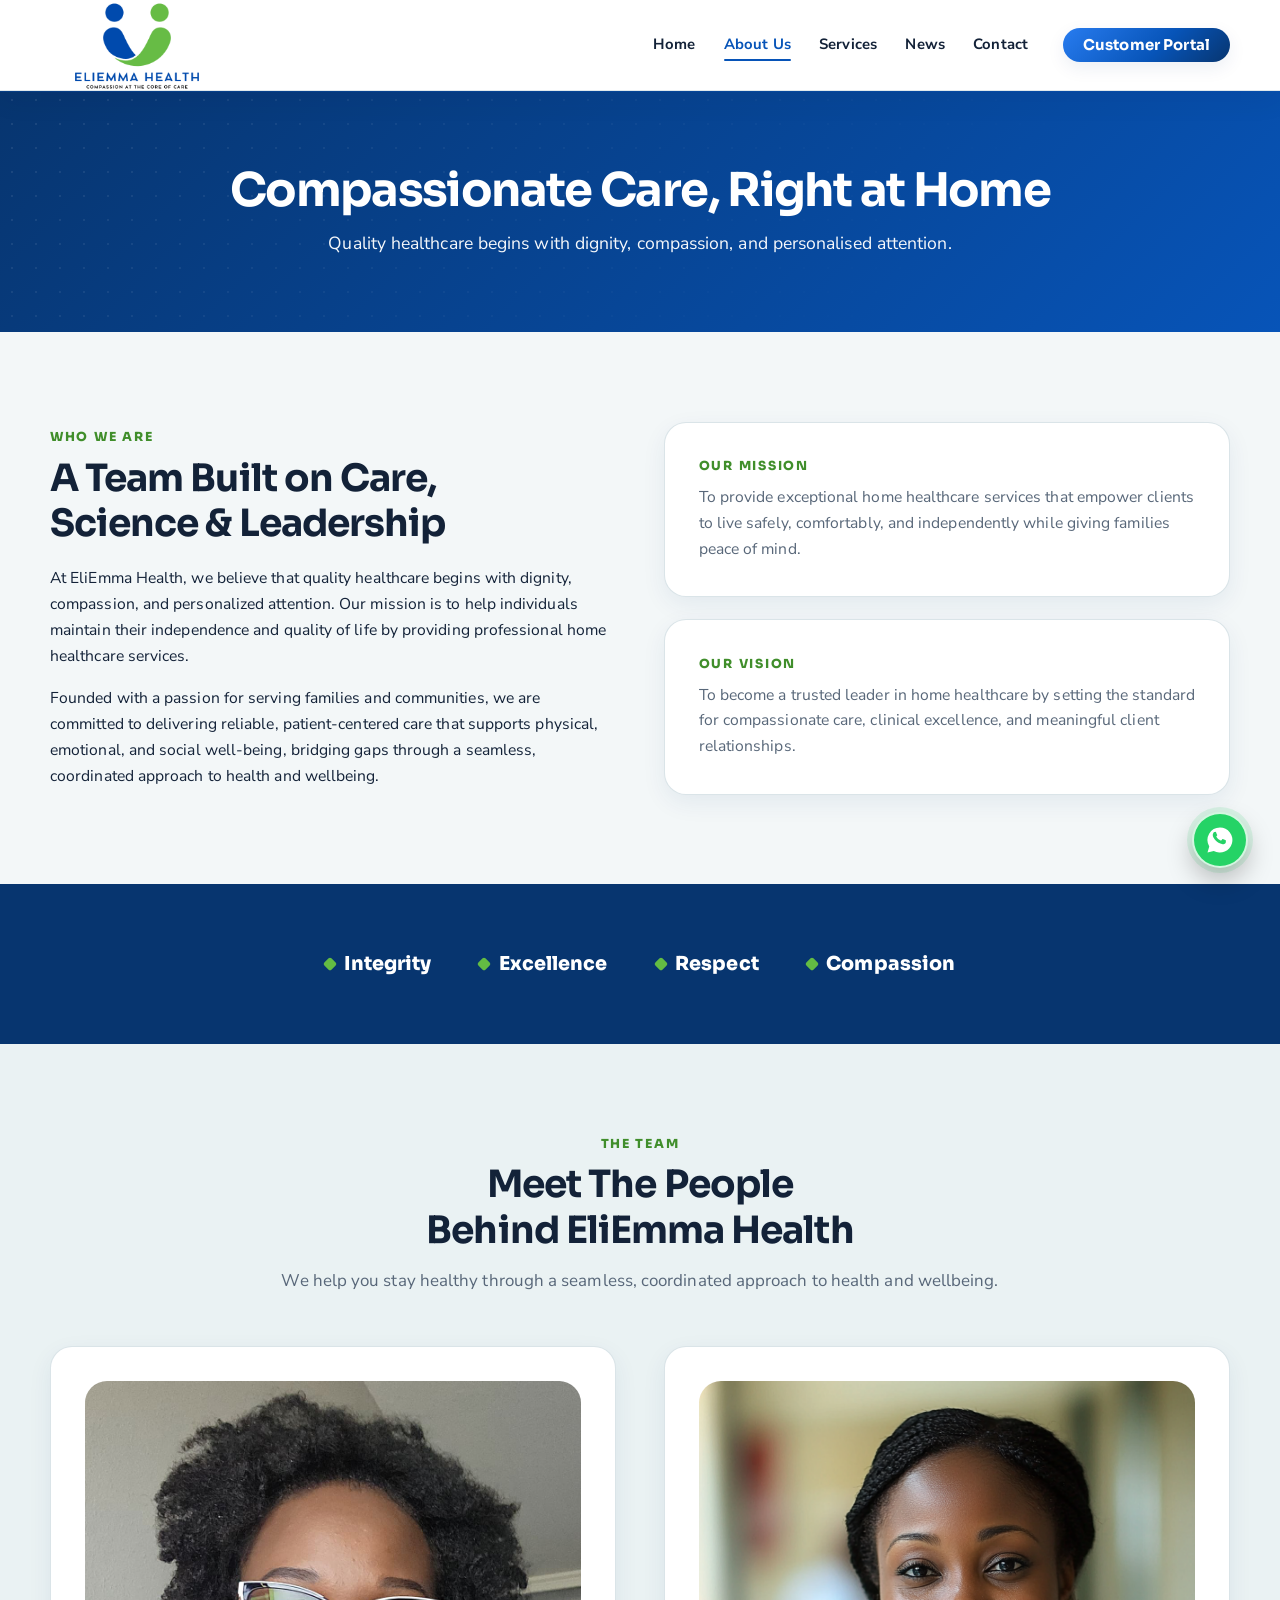
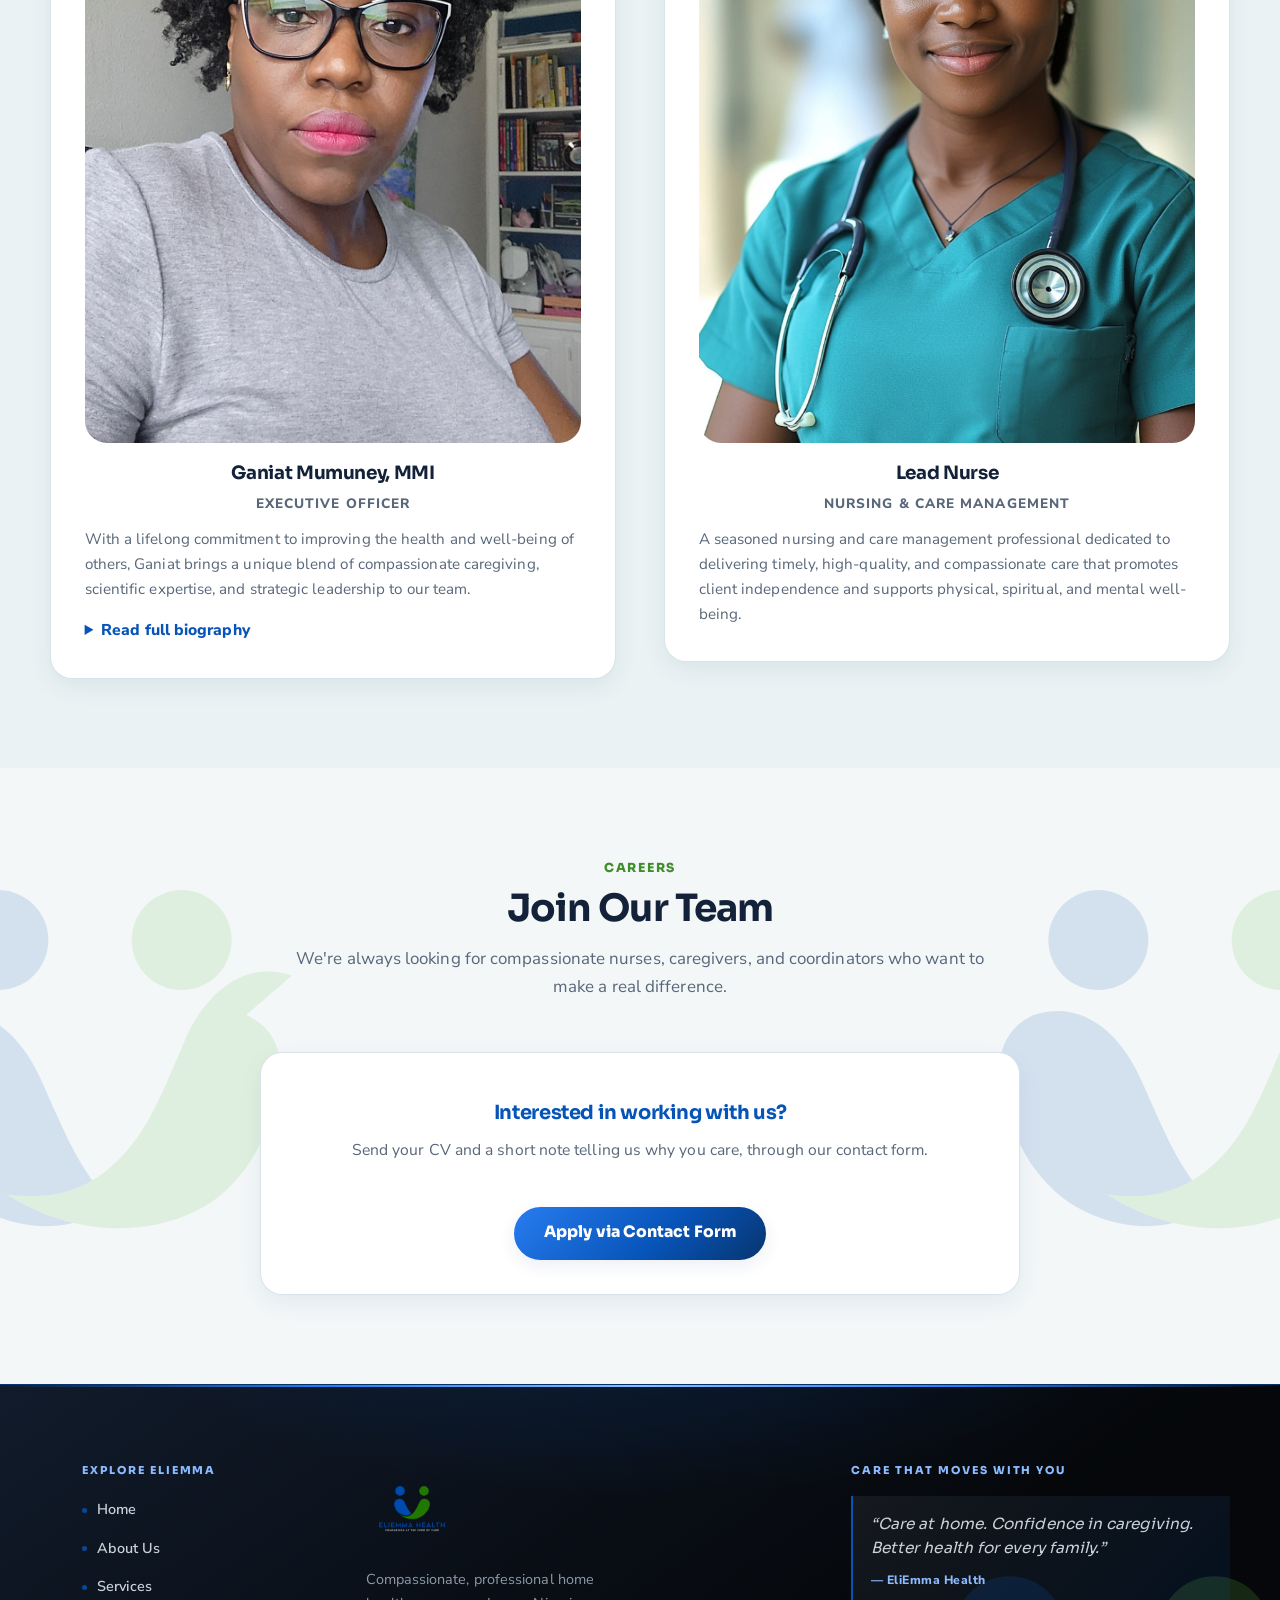
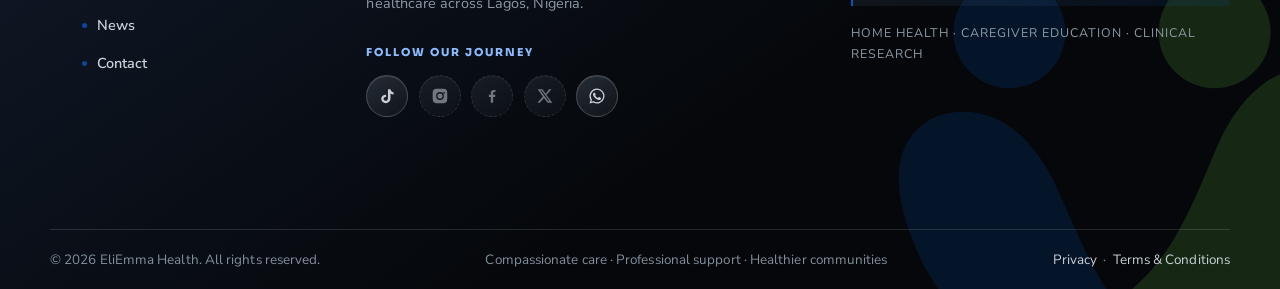
==== commit bc352738: "fullp" ====
--- a/pages/about.html
+++ b/pages/about.html
@@ -39,7 +39,7 @@
 
 <section class="page-hero">
   <div class="container reveal in">
-    <nav class="breadcrumb" aria-label="Breadcrumb"><a href="../index.html">Home</a> &nbsp;/&nbsp; About Us</nav>
+    <!-- <nav class="breadcrumb" aria-label="Breadcrumb"><a href="../index.html">Home</a> &nbsp;&nbsp; About Us</nav> -->
     <h1>Compassionate Care, Right at Home</h1>
     <p>Quality healthcare begins with dignity, compassion, and personalised attention.</p>
   </div>
@@ -53,7 +53,7 @@
         <h2>A Team Built on Care, Science &amp; Leadership</h2>
       </div>
       <p style="margin-bottom:1rem">At EliEmma Health, we believe that quality healthcare begins with dignity, compassion, and personalized attention. Our mission is to help individuals maintain their independence and quality of life by providing professional home healthcare services.</p>
-      <p>Founded with a passion for serving families and communities, we are committed to delivering reliable, patient-centered care that supports physical, emotional, and social well-being — bridging gaps through a seamless, coordinated approach to health and wellbeing.</p>
+      <p>Founded with a passion for serving families and communities, we are committed to delivering reliable, patient-centered care that supports physical, emotional, and social well-being, bridging gaps through a seamless, coordinated approach to health and wellbeing.</p>
     </div>
     <div class="reveal reveal-right">
       <div class="card" style="margin-bottom:1.4rem"><span class="eyebrow">Our Mission</span><p style="color:var(--muted)">To provide exceptional home healthcare services that empower clients to live safely, comfortably, and independently while giving families peace of mind.</p></div>
@@ -79,7 +79,7 @@
     </div>
     <div class="grid-2" style="align-items:start">
       <article class="card team-card reveal">
-        <img class="media-img" src="https://images.unsplash.com/photo-1551836022-d5d88e9218df?auto=format&amp;fit=crop&amp;w=700&amp;q=85" alt="Professional portrait of a healthcare leader" width="700" height="820">
+        <img class="media-img" src="../assets/images/ceo-1.jpg" alt="Portrait of Ganiat Mumuney, Executive Officer" width="1104" height="1472">
         <h3>Ganiat Mumuney, MMI</h3>
         <p class="team-role">Executive Officer</p>
         <p style="font-size:.95rem;text-align:left">With a lifelong commitment to improving the health and well-being of others, Ganiat brings a unique blend of compassionate caregiving, scientific expertise, and strategic leadership to our team.</p>
@@ -94,11 +94,11 @@
         </details>
       </article>
       <article class="card team-card reveal">
-        <img class="media-img" src="https://images.unsplash.com/photo-1551601651-2a8555f1a136?auto=format&amp;fit=crop&amp;w=700&amp;q=85" alt="Professional portrait of a nurse" width="700" height="820">
+        <img class="media-img" src="../assets/images/team-lead-nurse-care-management.png" alt="Black woman nurse and nursing care management professional" width="810" height="1062">
         <h3>Lead Nurse</h3>
         <p class="team-role">Nursing &amp; Care Management</p>
         <p style="font-size:.95rem;text-align:left">A seasoned nursing and care management professional dedicated to delivering timely, high-quality, and compassionate care that promotes client independence and supports physical, spiritual, and mental well-being.</p>
-        <p style="margin-top:1rem;font-size:.85rem;color:var(--muted);font-style:italic">Name, photo, and full bio pending from client.</p>
+        <!-- <p style="margin-top:1rem;font-size:.85rem;color:var(--muted);font-style:italic">Name and full bio pending from client.</p> -->
       </article>
     </div>
   </div>
--- a/css/style.css
+++ b/css/style.css
@@ -136,6 +136,8 @@
 /* ---------- video ---------- */
 .video-shell{position:relative;border-radius:var(--r-lg);overflow:hidden;box-shadow:var(--sh-lg)}
 .video-player{display:block;width:100%;aspect-ratio:16/9;object-fit:cover;background:var(--blue-dark)}
+.video-watermark{position:absolute;top:65%;left:50%;width:clamp(180px,32%,330px);padding:10px;background:transparent;border-radius:0;box-shadow:none;opacity:.65;backdrop-filter:none;pointer-events:none;transform:translate(-50%,-50%);z-index:2}
+.video-watermark img{display:block;width:100%;height:auto}
 .play-btn{position:absolute;inset:0;margin:auto;width:86px;height:86px;border-radius:50%;border:none;background:rgba(255,255,255,.95);color:var(--blue);font-size:1.7rem;cursor:pointer;box-shadow:var(--sh-lg);transition:transform var(--t-fast),background var(--t-fast),color var(--t-fast);z-index:2}
 .play-btn:hover{transform:scale(1.08);background:var(--green);color:#fff}
 .video-caption{position:absolute;left:0;right:0;bottom:0;background:linear-gradient(transparent,rgba(0,20,50,.82));color:#fff;padding:2.4rem 1.6rem 1.2rem;font-weight:700;z-index:1;pointer-events:none}
@@ -155,6 +157,15 @@
 .quote footer strong{color:var(--blue);display:block;font-family:var(--font-head)}
 .quote footer span{font-size:.85rem;color:var(--muted)}
 .stars{color:#f5a623;letter-spacing:.15em;margin-bottom:.9rem}
+.testimonial-grid-old{display:none}
+.testimonial-carousel{max-width:860px;margin:0 auto}
+.testimonial-carousel .carousel-track{align-items:stretch}
+.testimonial-carousel .carousel-slide{display:flex;padding:.25rem .2rem 3.5rem}
+.testimonial-carousel .quote{width:100%;min-height:260px}
+
+@media (prefers-reduced-motion: reduce){
+  .testimonial-carousel .carousel-track{transition:none}
+}
 
 /* ---------- FAQ accordion ---------- */
 .faq{max-width:780px;margin:0 auto}
@@ -211,7 +222,7 @@
 .news-card{background:var(--surface);border-radius:var(--r-lg);overflow:hidden;box-shadow:var(--sh-sm);transition:transform var(--t-med) var(--ease),box-shadow var(--t-med);height:100%;display:flex;flex-direction:column}
 .news-card:hover{transform:translateY(-6px);box-shadow:var(--sh-md)}
 .news-card .ph{border-radius:0;border:none;min-height:190px}
-.news-card>.media-img{height:190px}
+.news-card>.media-img{display:block;width:100%;height:auto;aspect-ratio:auto;object-fit:contain;background:transparent}
 .news-card-body{padding:1.5rem;display:flex;flex-direction:column;flex:1}
 .news-meta{font-size:.78rem;font-weight:800;color:var(--green-dark);text-transform:uppercase;letter-spacing:.1em;margin-bottom:.5rem}
 .news-card h3{font-size:1.12rem;margin-bottom:.5rem}
@@ -219,9 +230,9 @@
 .news-card a.more{margin-top:1rem;font-weight:800}
 
 /* ---------- team ---------- */
-.team-card{text-align:center}
+.team-card{text-align:center;height:auto;align-self:start}
 .team-card .ph{border-radius:var(--r-lg);min-height:300px;margin-bottom:1.2rem}
-.team-card>.media-img{height:300px;border-radius:var(--r-lg);margin-bottom:1.2rem}
+.team-card>.media-img{height:auto;aspect-ratio:3 / 4;object-fit:cover;border-radius:var(--r-lg);margin-bottom:1.2rem}
 .team-card h3{font-size:1.15rem;color:var(--ink)}
 .team-role{color:var(--green-dark);font-weight:800;font-size:.85rem;text-transform:uppercase;letter-spacing:.08em;margin-bottom:.7rem}
 
@@ -349,9 +360,15 @@
 .hero h1{max-width:700px;letter-spacing:-.045em}
 .hero p.lead{max-width:40rem;color:rgba(255,255,255,.9)}
 .hero-media{isolation:isolate}
-.hero-media::after{content:"";position:absolute;inset:12% -7% -8% 12%;z-index:-1;border:1px solid rgba(191,227,168,.4);border-radius:32px;transform:rotate(4deg)}
-.hero-media .hero-image{height:clamp(300px,43vw,500px);object-position:center;border:6px solid rgba(255,255,255,.16)}
-.float-card{max-width:min(320px,calc(100% - 1rem));left:-1rem;bottom:1.1rem;backdrop-filter:blur(8px);background:rgba(255,255,255,.96)}
+.hero-main-visual{position:relative;z-index:1;height:clamp(300px,43vw,500px)}
+.hero-main-visual::after{content:"";position:absolute;inset:12% -7% -8% 12%;z-index:-1;border:1px solid rgba(191,227,168,.4);border-radius:32px;transform:rotate(4deg)}
+.hero-main-visual .hero-image{height:100%;object-position:center;border:6px solid rgba(255,255,255,.16);position:relative;z-index:1}
+.hero-main-visual .hero-image-back{position:absolute;z-index:0;top:4%;right:-14%;width:66%;height:auto;aspect-ratio:1/1;border:0;border-radius:28px;opacity:.52;object-fit:cover;transform:rotate(5deg);box-shadow:0 18px 42px rgba(4,28,67,.2);filter:saturate(.82) contrast(.96)}
+.float-card{max-width:min(320px,calc(100% - 1rem));left:-1rem;bottom:1.1rem;backdrop-filter:blur(8px);background:rgba(255,255,255,.96);z-index:2}
+.hero-support-strip{position:relative;z-index:0;display:grid;grid-template-columns:repeat(2,minmax(0,1fr));gap:.85rem;margin:-4.5rem 1.25rem 0}
+.hero-support-strip img{display:block;width:100%;height:170px;object-fit:cover;border:4px solid rgba(255,255,255,.2);border-radius:22px;box-shadow:0 18px 36px rgba(4,28,67,.22)}
+.hero-support-strip img:first-child{transform:rotate(-3deg)}
+.hero-support-strip img:last-child{transform:rotate(3deg)}
 .page-hero{position:relative;overflow:hidden;background:linear-gradient(135deg,#07356f,#0754b8)}
 .page-hero .container{position:relative;z-index:1}
 .page-hero h1{letter-spacing:-.035em}
@@ -390,7 +407,10 @@
   .nav-links a{display:flex;align-items:center;min-height:44px;font-size:1rem}
   .nav-links .nav-cta{margin-top:.4rem;padding-top:1rem;border-top:1px solid var(--border)}
   .nav-cta .btn{justify-content:center;width:100%}
-  .hero-media::after{inset:4% -2% -4% 4%}
+  .hero-main-visual::after{inset:4% -2% -4% 4%}
+  .hero-main-visual .hero-image-back{top:4%;right:-8%;width:58%;border-radius:22px;opacity:.42}
+  .hero-support-strip{margin:-2.5rem .5rem 0;gap:.55rem}
+  .hero-support-strip img{height:130px;border-width:3px;border-radius:17px}
   .float-card{left:.75rem}
 }
 @media(max-width:620px){
@@ -399,7 +419,10 @@
   .hero-grid{min-height:0;padding-block:3.8rem 4.5rem}
   .hero h1{font-size:clamp(2rem,10vw,3rem)}
   .hero-actions{gap:.7rem}
-  .hero-media .hero-image{height:clamp(260px,78vw,390px)}
+  .hero-main-visual{height:auto}
+  .hero-main-visual .hero-image{height:clamp(260px,78vw,390px)}
+  .hero-support-strip{margin-top:.6rem}
+  .hero-support-strip img{height:104px}
   .float-card{position:relative;left:auto;bottom:auto;width:calc(100% - 1rem);margin:-2.5rem auto 0;transform:none}
   .carousel-btn{width:40px;height:40px;font-size:1rem}
   .carousel-btn.prev{left:.65rem}.carousel-btn.next{right:.65rem}
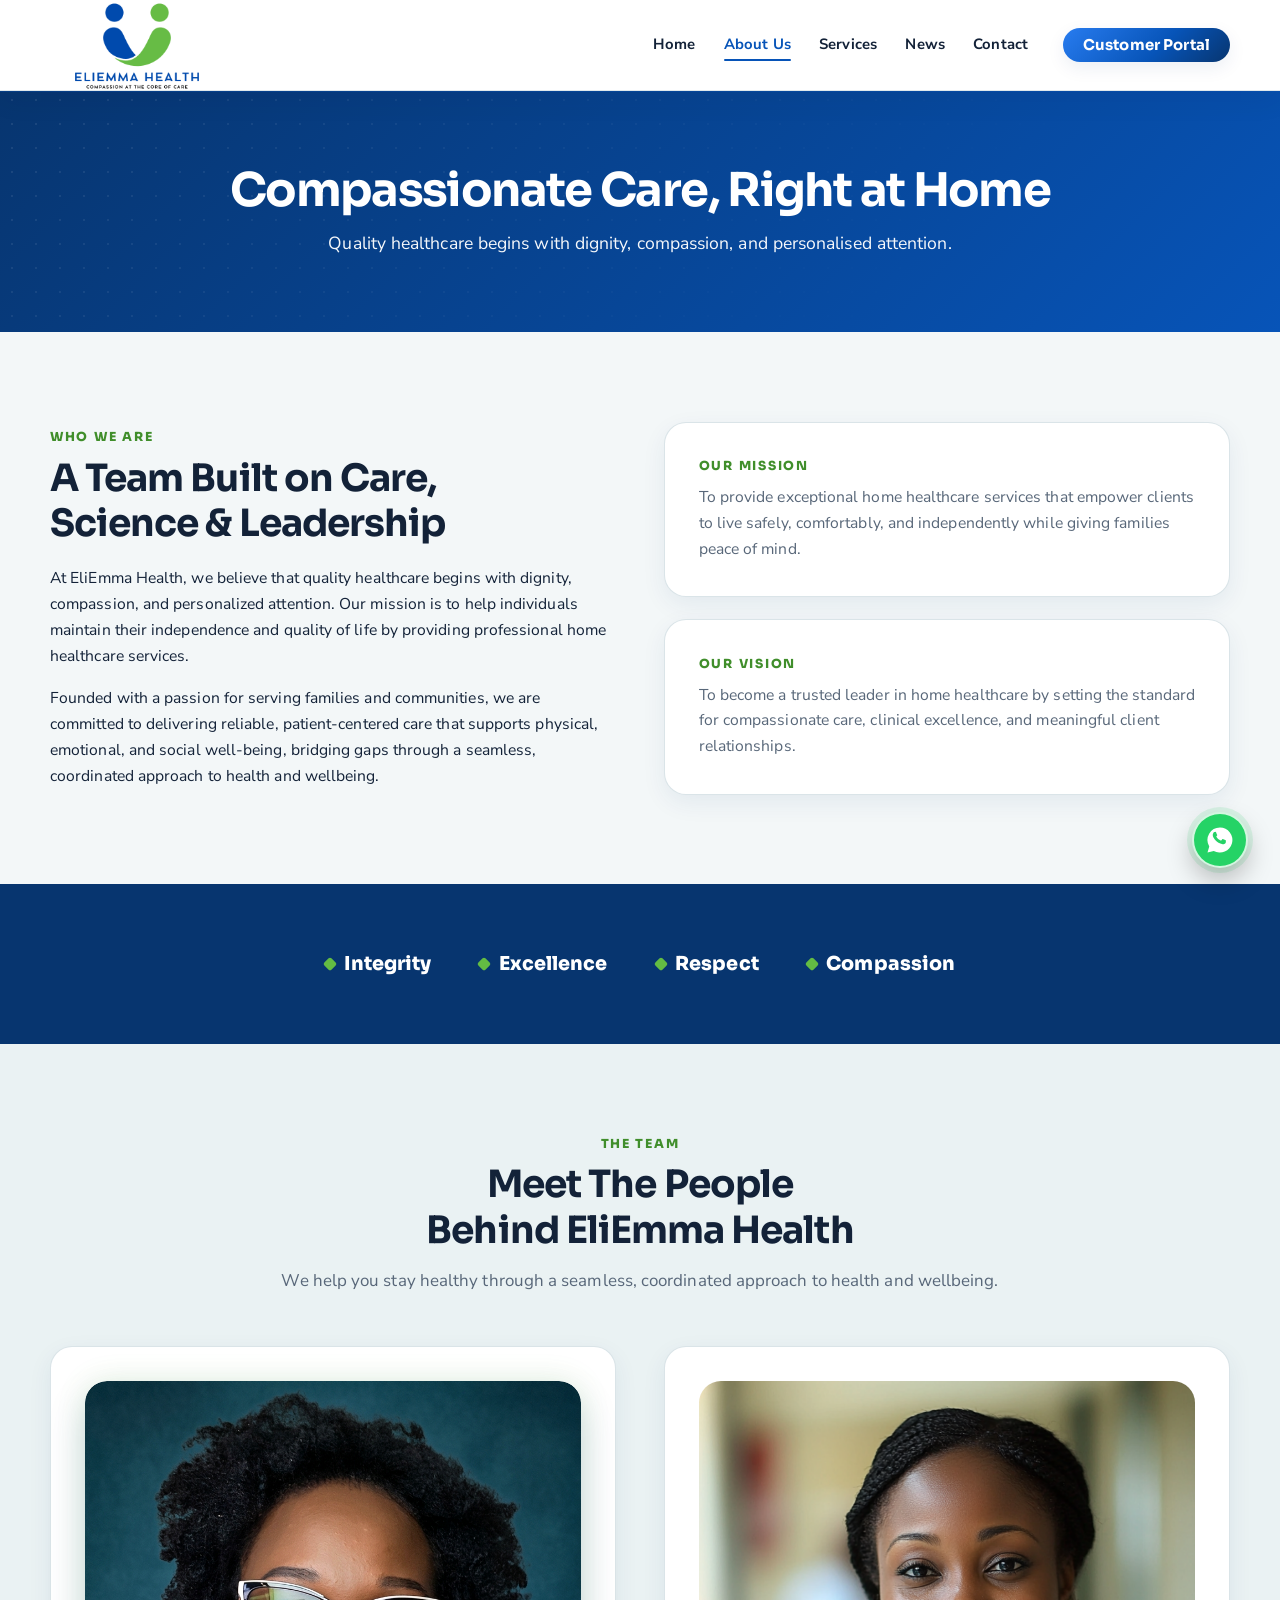
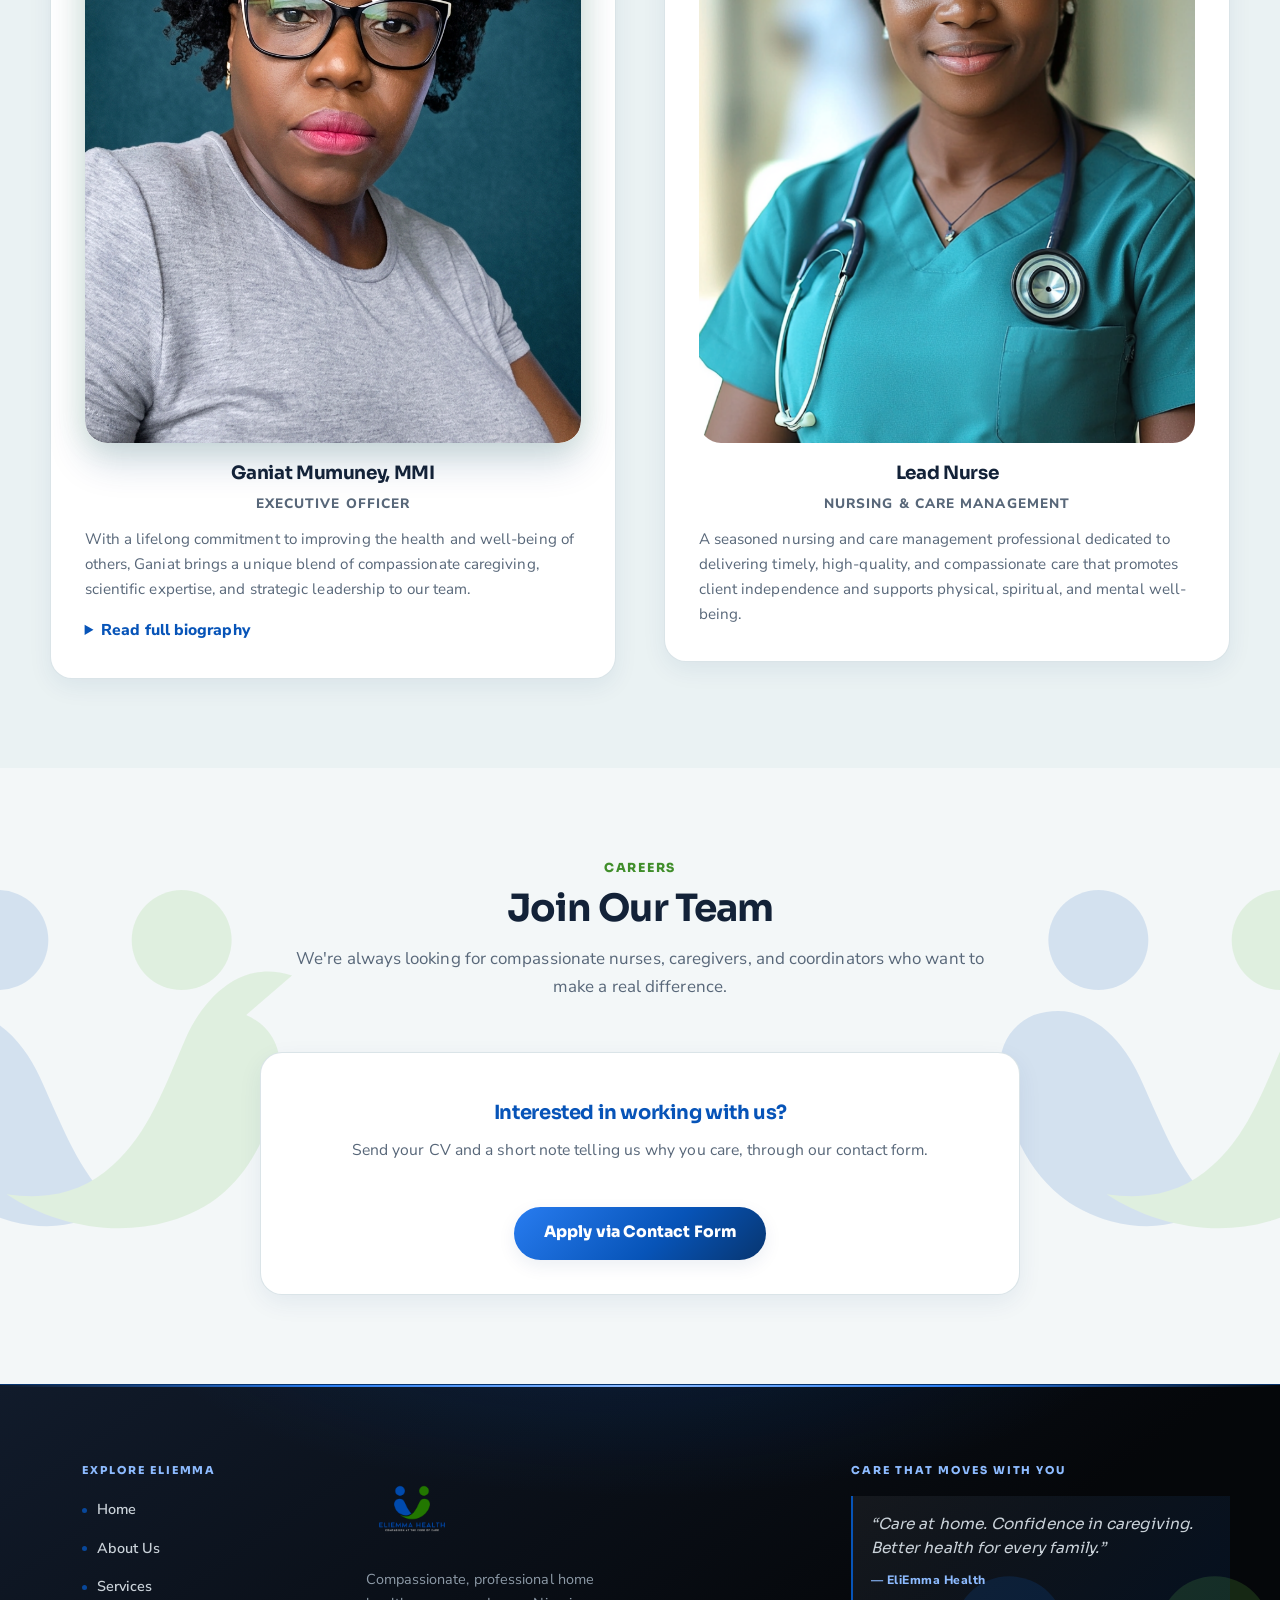
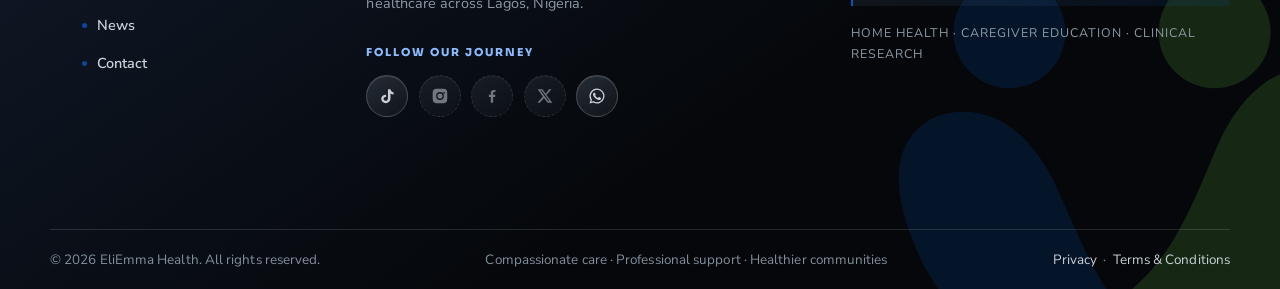
==== commit 5f75369c: "notwdss" ====
--- a/pages/about.html
+++ b/pages/about.html
@@ -79,7 +79,9 @@
     </div>
     <div class="grid-2" style="align-items:start">
       <article class="card team-card reveal">
-        <img class="media-img" src="../assets/images/ceo-1.jpg" alt="Portrait of Ganiat Mumuney, Executive Officer" width="1104" height="1472">
+        <div class="executive-image-frame">
+          <img class="media-img executive-image" src="../assets/images/ceo-1.jpg.jpg" alt="Portrait of Ganiat Mumuney, Executive Officer" width="896" height="1195">
+        </div>
         <h3>Ganiat Mumuney, MMI</h3>
         <p class="team-role">Executive Officer</p>
         <p style="font-size:.95rem;text-align:left">With a lifelong commitment to improving the health and well-being of others, Ganiat brings a unique blend of compassionate caregiving, scientific expertise, and strategic leadership to our team.</p>
--- a/css/style.css
+++ b/css/style.css
@@ -233,6 +233,8 @@
 .team-card{text-align:center;height:auto;align-self:start}
 .team-card .ph{border-radius:var(--r-lg);min-height:300px;margin-bottom:1.2rem}
 .team-card>.media-img{height:auto;aspect-ratio:3 / 4;object-fit:cover;border-radius:var(--r-lg);margin-bottom:1.2rem}
+.executive-image-frame{width:100%;margin-bottom:1.2rem;border-radius:var(--r-lg);overflow:hidden;box-shadow:0 18px 38px rgba(7,53,111,.2),0 0 30px rgba(99,188,67,.14)}
+.executive-image{display:block;width:100%;height:auto;aspect-ratio:3 / 4;object-fit:cover;border-radius:var(--r-lg);filter:saturate(1.05) contrast(1.02) brightness(1.02)}
 .team-card h3{font-size:1.15rem;color:var(--ink)}
 .team-role{color:var(--green-dark);font-weight:800;font-size:.85rem;text-transform:uppercase;letter-spacing:.08em;margin-bottom:.7rem}
 
@@ -361,11 +363,12 @@
 .hero p.lead{max-width:40rem;color:rgba(255,255,255,.9)}
 .hero-media{isolation:isolate}
 .hero-main-visual{position:relative;z-index:1;height:clamp(300px,43vw,500px)}
-.hero-main-visual::after{content:"";position:absolute;inset:12% -7% -8% 12%;z-index:-1;border:1px solid rgba(191,227,168,.4);border-radius:32px;transform:rotate(4deg)}
+/* .hero-main-visual::after{content:"";position:absolute;inset:12% -7% -8% 12%;z-index:-1;border:1px solid rgba(191,227,168,.4);border-radius:32px;transform:rotate(4deg)} */
 .hero-main-visual .hero-image{height:100%;object-position:center;border:6px solid rgba(255,255,255,.16);position:relative;z-index:1}
 .hero-main-visual .hero-image-back{position:absolute;z-index:0;top:4%;right:-14%;width:66%;height:auto;aspect-ratio:1/1;border:0;border-radius:28px;opacity:.52;object-fit:cover;transform:rotate(5deg);box-shadow:0 18px 42px rgba(4,28,67,.2);filter:saturate(.82) contrast(.96)}
 .float-card{max-width:min(320px,calc(100% - 1rem));left:-1rem;bottom:1.1rem;backdrop-filter:blur(8px);background:rgba(255,255,255,.96);z-index:2}
-.hero-support-strip{position:relative;z-index:0;display:grid;grid-template-columns:repeat(2,minmax(0,1fr));gap:.85rem;margin:-4.5rem 1.25rem 0}
+.hero-support-strip{position:relative;z-index:0;display:grid;grid-template-columns:repeat(2,minmax(0,1fr));gap:.85rem;margin:-.1rem 1.25rem 0}
+/* incase -3.5rem to -1remor px*/
 .hero-support-strip img{display:block;width:100%;height:170px;object-fit:cover;border:4px solid rgba(255,255,255,.2);border-radius:22px;box-shadow:0 18px 36px rgba(4,28,67,.22)}
 .hero-support-strip img:first-child{transform:rotate(-3deg)}
 .hero-support-strip img:last-child{transform:rotate(3deg)}
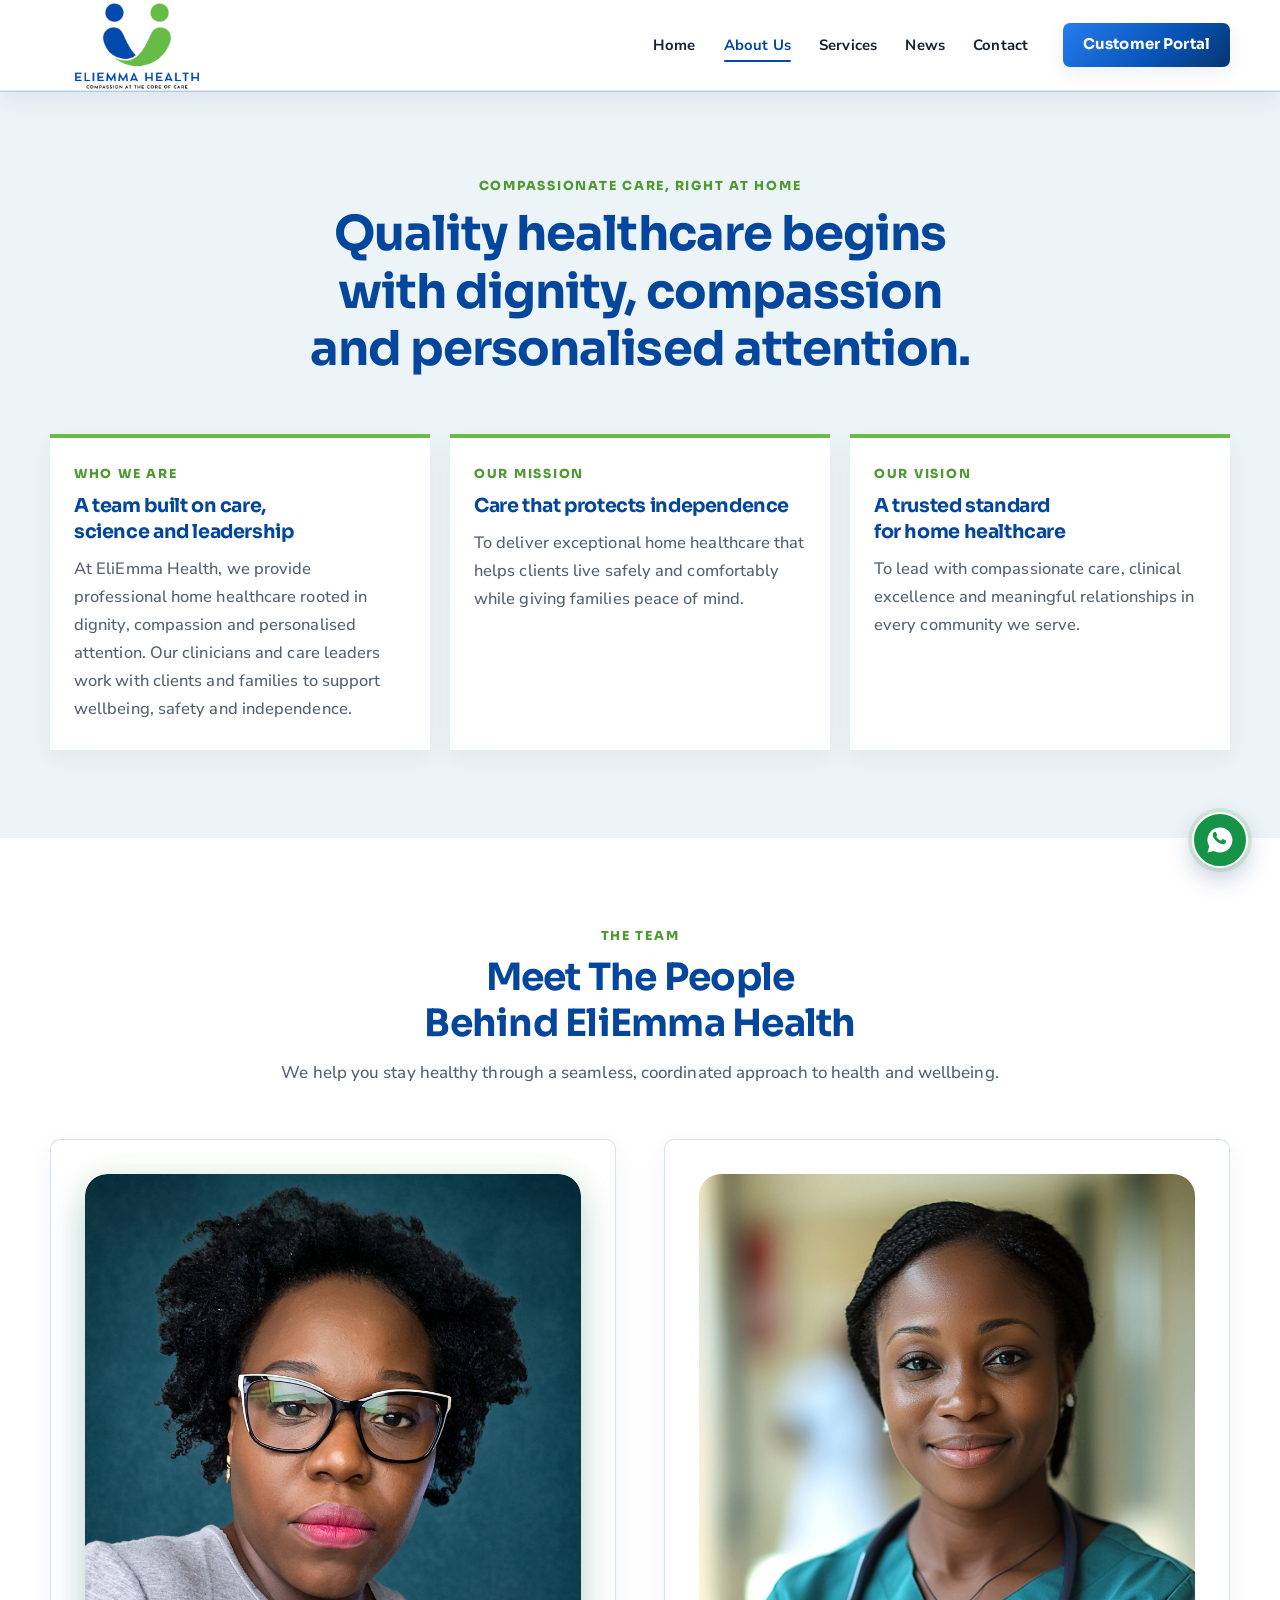
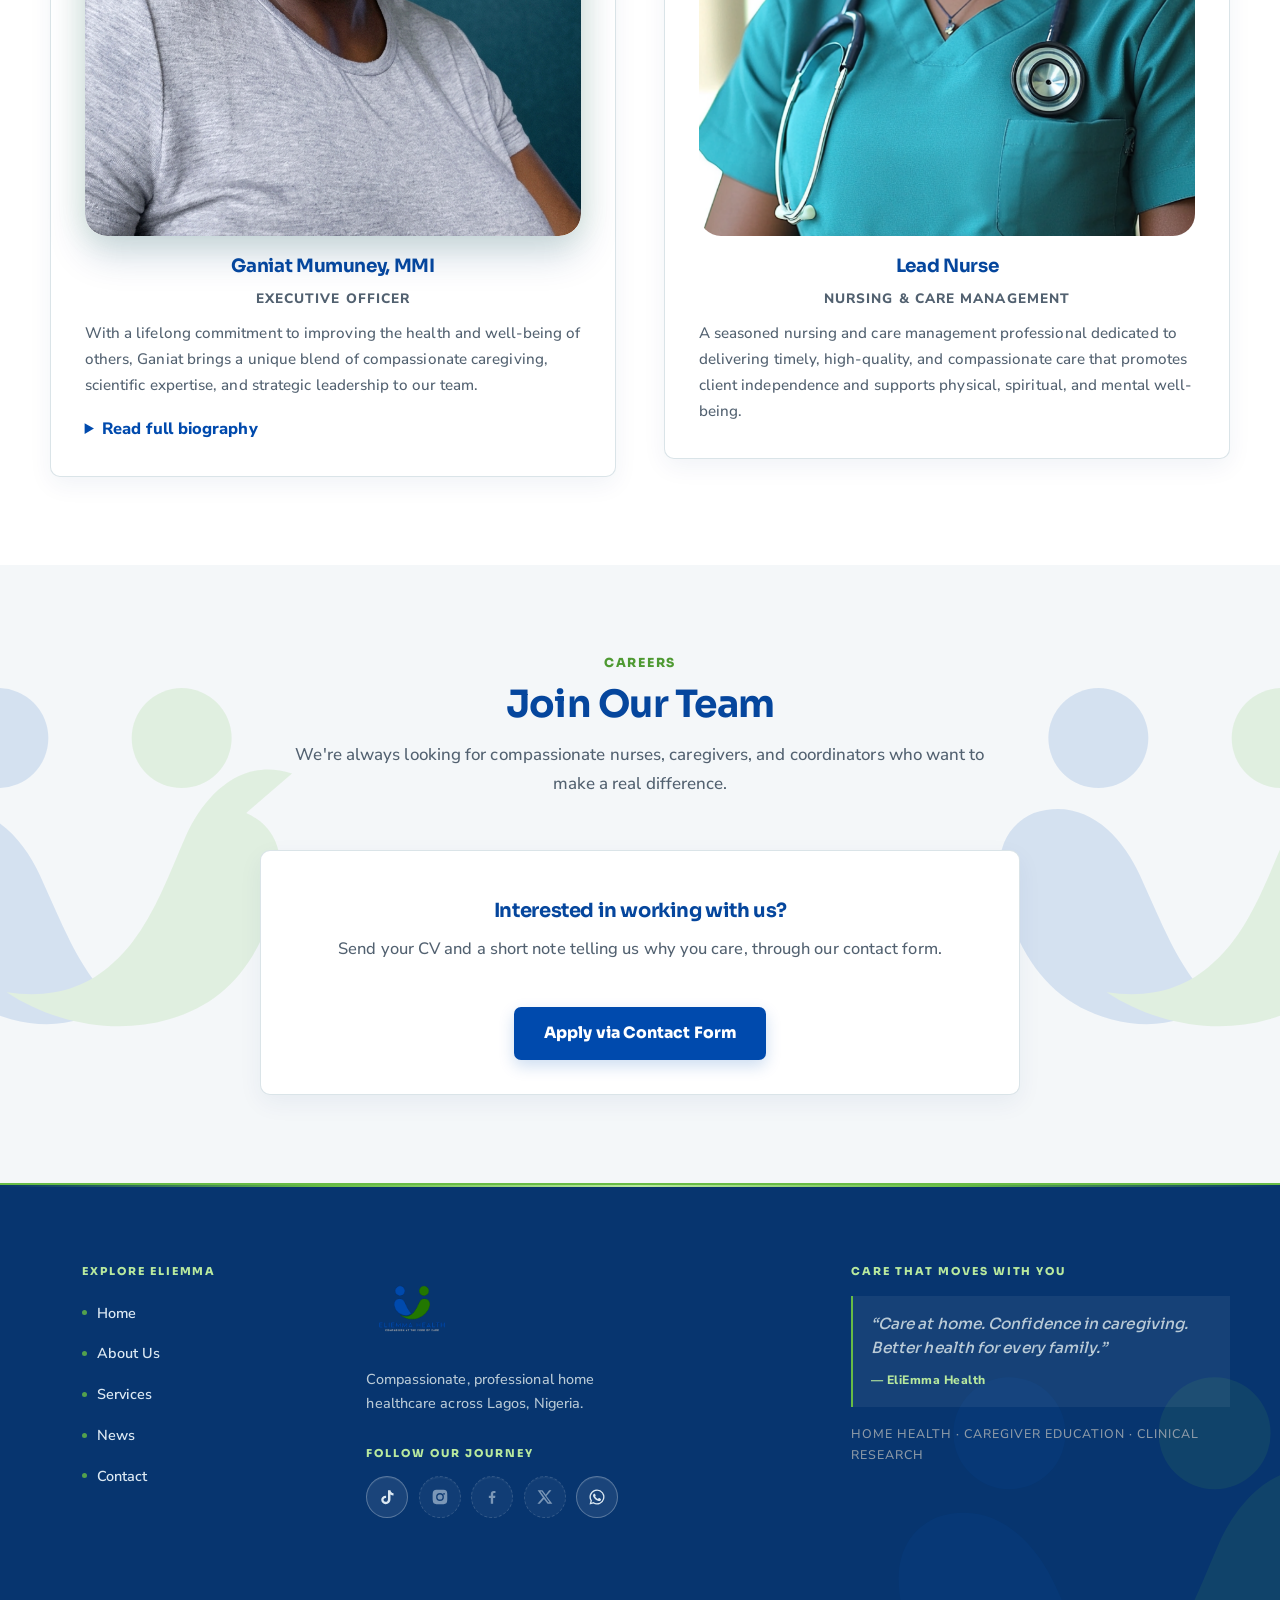
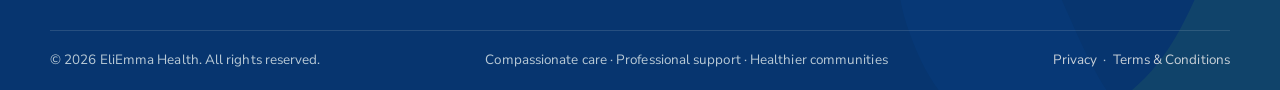
==== commit 1a57c791: "tstts" ====
--- a/pages/about.html
+++ b/pages/about.html
@@ -4,13 +4,13 @@
 <meta charset="UTF-8">
 <meta name="viewport" content="width=device-width, initial-scale=1.0">
 <title>About Us | EliEmma Health</title>
-<meta name="description" content="About EliEmma Health — our story, mission, vision, values, leadership team and careers.">
+<meta name="description" content="Learn who EliEmma Health is, how we approach compassionate home healthcare, and our mission and vision for clients and families.">
 <meta property="og:title" content="About Us | EliEmma Health">
-<meta property="og:description" content="About EliEmma Health — our story, mission, vision, values, leadership team and careers.">
+<meta property="og:description" content="Learn who EliEmma Health is, how we approach compassionate home healthcare, and our mission and vision for clients and families.">
 <meta property="og:type" content="website">
 <meta property="og:image" content="../assets/images/og-image.jpg">
-<link rel="icon" type="image/png" href="../assets/images/favicon.png?v=2">
-<link rel="apple-touch-icon" href="../assets/images/favicon.png?v=2">
+<link rel="icon" type="image/png" href="../assets/images/logo-transparent.png?v=3">
+<link rel="apple-touch-icon" href="../assets/images/logo-transparent.png?v=3">
 <meta name="theme-color" content="#07356f">
 <link rel="preconnect" href="https://fonts.googleapis.com">
 <link rel="preconnect" href="https://fonts.gstatic.com" crossorigin>
@@ -37,38 +37,31 @@
 </header>
 <main id="main">
 
-<section class="page-hero">
-  <div class="container reveal in">
-    <!-- <nav class="breadcrumb" aria-label="Breadcrumb"><a href="../index.html">Home</a> &nbsp;&nbsp; About Us</nav> -->
-    <h1>Compassionate Care, Right at Home</h1>
-    <p>Quality healthcare begins with dignity, compassion, and personalised attention.</p>
-  </div>
-</section>
-
-<section class="section">
-  <div class="container grid-2">
-    <div class="reveal reveal-left">
-      <div class="section-head left" style="margin-bottom:1.2rem">
+<section class="section about-overview">
+  <div class="container">
+    <div class="about-overview-head reveal in">
+      <span class="eyebrow">Compassionate Care, Right at Home</span>
+      <h1>Quality healthcare begins with dignity, compassion and personalised attention.</h1>
+    </div>
+    <div class="about-block-grid">
+      <article class="about-block reveal reveal-left">
         <span class="eyebrow">Who We Are</span>
-        <h2>A Team Built on Care, Science &amp; Leadership</h2>
-      </div>
-      <p style="margin-bottom:1rem">At EliEmma Health, we believe that quality healthcare begins with dignity, compassion, and personalized attention. Our mission is to help individuals maintain their independence and quality of life by providing professional home healthcare services.</p>
-      <p>Founded with a passion for serving families and communities, we are committed to delivering reliable, patient-centered care that supports physical, emotional, and social well-being, bridging gaps through a seamless, coordinated approach to health and wellbeing.</p>
-    </div>
-    <div class="reveal reveal-right">
-      <div class="card" style="margin-bottom:1.4rem"><span class="eyebrow">Our Mission</span><p style="color:var(--muted)">To provide exceptional home healthcare services that empower clients to live safely, comfortably, and independently while giving families peace of mind.</p></div>
-      <div class="card"><span class="eyebrow">Our Vision</span><p style="color:var(--muted)">To become a trusted leader in home healthcare by setting the standard for compassionate care, clinical excellence, and meaningful client relationships.</p></div>
+        <h2>A team built on care, science and leadership</h2>
+        <p>At EliEmma Health, we provide professional home healthcare rooted in dignity, compassion and personalised attention. Our clinicians and care leaders work with clients and families to support wellbeing, safety and independence.</p>
+      </article>
+      <article class="about-block reveal reveal-right">
+        <span class="eyebrow">Our Mission</span>
+        <h2>Care that protects independence</h2>
+        <p>To deliver exceptional home healthcare that helps clients live safely and comfortably while giving families peace of mind.</p>
+      </article>
+      <article class="about-block reveal reveal-right">
+        <span class="eyebrow">Our Vision</span>
+        <h2>A trusted standard for home healthcare</h2>
+        <p>To lead with compassionate care, clinical excellence and meaningful relationships in every community we serve.</p>
+      </article>
     </div>
   </div>
 </section>
-
-<div class="values-band section-tight">
-  <div class="container">
-    <ul>
-      <li>Integrity</li><li>Excellence</li><li>Respect</li><li>Compassion</li>
-    </ul>
-  </div>
-</div>
 
 <section class="section section-alt">
   <div class="container">
--- a/css/style.css
+++ b/css/style.css
@@ -120,6 +120,26 @@
 .hero-media .hero-image{height:420px;border-radius:var(--r-lg);box-shadow:var(--sh-lg)}
 .feature-image{min-height:200px;border-radius:var(--r-lg);box-shadow:var(--sh-sm)}
 
+/* Features & benefits */
+.features-benefits .grid-2{gap:clamp(2rem,5vw,4.8rem);align-items:stretch}
+.features-benefits .section-head h2{font-size:clamp(2rem,3.8vw,2.9rem);font-weight:800;letter-spacing:-.035em}
+.features-benefits .section-head .eyebrow{font-size:.88rem;font-weight:900}
+.features-benefits .check-list{display:grid;gap:.8rem;margin-top:1.35rem}
+.features-benefits .check-list li{padding:1.05rem 1.2rem 1.05rem 3.25rem;background:var(--surface);border:1px solid rgba(7,84,184,.1);border-radius:16px;box-shadow:0 8px 22px rgba(7,53,111,.07);font-size:clamp(1.03rem,1.5vw,1.18rem);font-weight:800;line-height:1.4;color:var(--blue-dark);transition:transform var(--t-med) var(--ease),box-shadow var(--t-med)}
+.features-benefits .check-list li:hover{transform:translateY(-3px);box-shadow:0 14px 28px rgba(7,53,111,.12)}
+.features-benefits .check-list li::before{left:1.15rem;top:50%;width:1.25rem;height:1.25rem;transform:translateY(-50%)}
+.features-visual{display:flex;align-items:stretch;min-width:0}
+.features-visual figure{position:relative;display:flex;flex-direction:column;width:100%;min-height:100%;overflow:hidden;border-radius:var(--r-lg);background:var(--surface);box-shadow:0 18px 42px rgba(7,53,111,.16);border:1px solid rgba(255,255,255,.8)}
+.features-visual .feature-image{flex:1;min-height:460px;height:100%;aspect-ratio:3/2;object-fit:cover;object-position:center;border-radius:0;box-shadow:none}
+.features-visual figcaption{padding:1rem 1.2rem 1.15rem;color:var(--blue-dark);font-size:1rem;font-weight:800;line-height:1.45;background:linear-gradient(135deg,#f7fbfc,#e7f2f5)}
+@media(max-width:620px){
+  .features-benefits .section-head h2{font-size:clamp(1.85rem,8.5vw,2.35rem)}
+  .features-benefits .check-list li{padding:1rem 1rem 1rem 3rem;font-size:1.04rem}
+  .features-benefits .check-list li::before{left:1rem}
+  .features-visual .feature-image{min-height:clamp(280px,70vw,390px);aspect-ratio:4/3}
+  .features-visual figcaption{font-size:1rem;padding:.95rem 1rem 1.05rem}
+}
+
 /* ---------- carousel ---------- */
 .carousel{position:relative;overflow:hidden;border-radius:var(--r-lg);box-shadow:var(--sh-md)}
 .carousel-track{display:flex;transition:transform .55s var(--ease)}
@@ -136,7 +156,7 @@
 /* ---------- video ---------- */
 .video-shell{position:relative;border-radius:var(--r-lg);overflow:hidden;box-shadow:var(--sh-lg)}
 .video-player{display:block;width:100%;aspect-ratio:16/9;object-fit:cover;background:var(--blue-dark)}
-.video-watermark{position:absolute;top:65%;left:50%;width:clamp(180px,32%,330px);padding:10px;background:transparent;border-radius:0;box-shadow:none;opacity:.65;backdrop-filter:none;pointer-events:none;transform:translate(-50%,-50%);z-index:2}
+.video-watermark{position:absolute;top:58%;left:50%;width:clamp(220px,42%,440px);padding:10px;background:transparent;border-radius:0;box-shadow:none;opacity:.18;backdrop-filter:none;pointer-events:none;transform:translate(-50%,-50%);z-index:2}
 .video-watermark img{display:block;width:100%;height:auto}
 .play-btn{position:absolute;inset:0;margin:auto;width:86px;height:86px;border-radius:50%;border:none;background:rgba(255,255,255,.95);color:var(--blue);font-size:1.7rem;cursor:pointer;box-shadow:var(--sh-lg);transition:transform var(--t-fast),background var(--t-fast),color var(--t-fast);z-index:2}
 .play-btn:hover{transform:scale(1.08);background:var(--green);color:#fff}
@@ -700,3 +720,376 @@
   .nav-links::after{position:relative;z-index:1}
   .nav-links li{position:relative;z-index:1}
 }
+
+/* ============================================================
+   Final responsive guardrails
+   ============================================================ */
+.removed-section{display:none!important}
+
+body{min-width:0}
+main,section,.container,.grid-2,.grid-3,.grid-4,.hero-grid,.footer-grid{min-width:0}
+button,input,select,textarea{font:inherit}
+button,.btn{min-height:44px}
+img,video,iframe{max-width:100%}
+h1,h2,h3,h4{overflow-wrap:break-word}
+p,li{font-weight:600}
+.card p,.section-head p,.info-card p,.legal p{line-height:1.7}
+.grid-2,.grid-3,.grid-4,.hero-grid{grid-template-columns:repeat(auto-fit,minmax(0,1fr))}
+.grid-2{grid-template-columns:repeat(2,minmax(0,1fr))}
+.grid-3{grid-template-columns:repeat(3,minmax(0,1fr))}
+.grid-4{grid-template-columns:repeat(4,minmax(0,1fr))}
+.form-row{grid-template-columns:repeat(2,minmax(0,1fr))}
+.form-row>*{min-width:0}
+.hero-grid{grid-template-columns:minmax(0,1.05fr) minmax(0,.95fr)}
+.hero h1{font-size:clamp(2rem,4.5vw,3.35rem);line-height:1.14}
+.hero p.lead,.page-hero p{font-weight:600;line-height:1.65}
+.hero-actions{align-items:stretch}
+.hero-actions .btn{white-space:normal;text-align:center}
+.card h3,.info-card h3{overflow-wrap:anywhere}
+
+@media(max-width:1100px){
+  .container{width:min(var(--container),calc(100% - 3rem))}
+  .grid-4{grid-template-columns:repeat(2,minmax(0,1fr))}
+  .nav{gap:1rem}
+  .nav-links{gap:clamp(.75rem,1.6vw,1.4rem)}
+  .nav-links a{font-size:.9rem}
+  .hero-grid{gap:2.2rem}
+  .card{padding:1.7rem}
+}
+
+@media(max-width:860px){
+  .container{width:min(var(--container),calc(100% - 2.5rem))}
+  .grid-2,.grid-3,.grid-4,.hero-grid,.form-row{grid-template-columns:1fr}
+  .footer-bottom span:last-child{white-space:normal}
+  .hero-grid{gap:2.8rem}
+  .hero h1{font-size:clamp(2rem,7vw,3rem)}
+  .section-head h2{font-size:clamp(1.65rem,5vw,2.25rem)}
+  .card{padding:1.8rem}
+  .btn{padding-inline:1.35rem}
+  .form-card{padding:clamp(1.4rem,5vw,2.2rem)}
+}
+
+@media(max-width:620px){
+  .container{width:calc(100% - 2rem)}
+  .section{padding-block:3.5rem}
+  .section-tight{padding-block:2.5rem}
+  .hero-grid{padding-block:3.2rem 4rem}
+  .hero h1{font-size:clamp(1.95rem,10vw,2.75rem);letter-spacing:-.035em}
+  .hero p.lead{font-size:1.05rem}
+  .hero-actions,.hero-actions .btn{width:100%}
+  .hero-actions .btn{justify-content:center}
+  .section-head{margin-bottom:2rem}
+  .card{padding:1.5rem;border-radius:var(--r-md)}
+  .card .btn{width:100%;justify-content:center}
+  .info-card{padding:1.1rem;gap:.75rem}
+  .info-card .icon-badge{width:44px;height:44px}
+  .faq-q{padding:1.1rem 1rem;font-size:.98rem}
+  .faq-a p{padding-inline:1rem}
+  .page-hero{padding:3.4rem 0}
+  .page-hero h1{font-size:clamp(1.85rem,9vw,2.5rem)}
+  .video-caption{font-size:.85rem;padding:2.4rem 1rem 1rem}
+}
+
+@media(max-width:380px){
+  .container{width:calc(100% - 1.5rem)}
+  .nav{gap:.5rem}
+  .brand{flex-basis:110px;width:110px}
+  .hero h1{font-size:1.9rem}
+  .card{padding:1.25rem}
+  .btn{font-size:.92rem}
+}
+
+/* ---------- testimonial carousel ---------- */
+.testimonials-section{background:linear-gradient(180deg,#f7fafc 0%,#eaf2f5 100%)}
+.testimonials-section .section-head{max-width:680px}
+.testimonials-section .section-head p{max-width:560px;margin-inline:auto}
+.testimonial-carousel{max-width:920px;margin-inline:auto;background:transparent;box-shadow:none;border-radius:0;padding-bottom:3.8rem;overflow:hidden}
+.testimonial-carousel .carousel-track{align-items:stretch}
+.testimonial-carousel .carousel-slide{display:flex;align-items:stretch;padding:.75rem .4rem 1rem}
+.testimonial-carousel .quote{position:relative;isolation:isolate;width:100%;min-height:310px;padding:clamp(1.7rem,4vw,3rem);border:1px solid #d4e1e7;border-top:0;border-left:5px solid var(--green);border-radius:24px;background:rgba(255,255,255,.98);box-shadow:0 18px 40px rgba(7,53,111,.12);overflow:hidden}
+.testimonial-carousel .quote::before{content:"“";position:absolute;top:-.25rem;right:1.3rem;z-index:0;color:rgba(7,84,184,.08);font-family:Georgia,serif;font-size:9rem;line-height:1;pointer-events:none}
+.testimonial-carousel .stars{display:inline-flex;align-items:center;gap:.25rem;margin:0;padding:.45rem .75rem;border:1px solid rgba(99,188,67,.32);border-radius:999px;background:#f1f9ed;color:#d58b14;font-size:.84rem;letter-spacing:.12em;line-height:1}
+.testimonial-carousel .quote p{margin:1.5rem 0 0;max-width:42rem;color:var(--ink);font-size:clamp(1.05rem,2vw,1.28rem);font-style:normal;font-weight:700;line-height:1.7}
+.testimonial-carousel .quote footer{display:flex;flex-direction:column;align-items:flex-start;gap:.2rem;margin-top:auto;padding-top:1.35rem;border-top:1px solid #e1e9ed}
+.testimonial-carousel .quote footer strong{font-size:.92rem;letter-spacing:.02em}
+.testimonial-carousel .quote footer span{font-size:.86rem;font-weight:600}
+.testimonial-carousel .carousel-btn{top:50%;width:50px;height:50px;border:1px solid #d4e1e7;background:#fff;color:var(--blue);box-shadow:0 10px 24px rgba(7,53,111,.16);font-size:1.5rem}
+.testimonial-carousel .carousel-btn:hover,.testimonial-carousel .carousel-btn:focus-visible{background:var(--blue);border-color:var(--blue);color:#fff;transform:translateY(-50%) scale(1.05)}
+.testimonial-carousel .carousel-dots{bottom:.45rem;gap:.45rem}
+.testimonial-carousel .carousel-dots button{width:8px;height:8px;border:0;background:#b9cbd5;box-shadow:none}
+.testimonial-carousel .carousel-dots button[aria-current="true"]{width:24px;border-radius:999px;background:var(--blue);box-shadow:none}
+
+@media(max-width:620px){
+  .testimonial-carousel{padding-bottom:3.5rem}
+  .testimonial-carousel .carousel-slide{padding:.5rem .25rem .8rem}
+  .testimonial-carousel .quote{min-height:320px;padding:1.5rem 1.25rem;border-left-width:4px;border-radius:19px}
+  .testimonial-carousel .quote::before{right:.6rem;font-size:7rem}
+  .testimonial-carousel .quote p{margin-top:1.25rem;font-size:1.04rem;line-height:1.65}
+  .testimonial-carousel .carousel-btn{width:42px;height:42px;font-size:1.2rem}
+  .testimonial-carousel .carousel-btn.prev{left:.55rem}
+  .testimonial-carousel .carousel-btn.next{right:.55rem}
+}
+
+/* ---------- full-bleed hero background carousel ---------- */
+.hero{isolation:isolate;min-height:clamp(620px,calc(100vh - var(--header-height)),820px);background:#07356f}
+.hero-background-carousel{position:absolute;inset:0;z-index:2;overflow:hidden;border-radius:0;box-shadow:none;background:#07356f;touch-action:pan-y}
+.hero-background-carousel .carousel-track{position:relative;display:block;width:100%;height:100%;transform:none!important;transition:none}
+.hero-carousel-slide{position:absolute;inset:0;display:block!important;flex:none!important;background-position:center;background-size:cover;background-repeat:no-repeat;opacity:0;transform:none!important;transition:opacity 1.2s ease}
+.hero-carousel-slide::after{content:"";position:absolute;inset:0;background:linear-gradient(105deg,rgba(7,53,111,.9) 0%,rgba(7,84,184,.72) 48%,rgba(7,84,184,.48) 100%);pointer-events:none}
+.hero-carousel-slide[aria-hidden="false"]{opacity:1}
+.hero-background-carousel .carousel-btn{z-index:3;background:rgba(255,255,255,.88);border:1px solid rgba(255,255,255,.65);color:var(--blue-dark);box-shadow:0 10px 25px rgba(3,25,58,.2)}
+.hero-background-carousel .carousel-btn:hover,.hero-background-carousel .carousel-btn:focus-visible{background:#fff;color:var(--blue);transform:translateY(-50%) scale(1.06)}
+.hero-background-carousel .carousel-dots{bottom:1.5rem;z-index:3}
+.hero-background-carousel .carousel-dots button{border:1px solid rgba(255,255,255,.8);background:rgba(255,255,255,.35);box-shadow:none}
+.hero-background-carousel .carousel-dots button[aria-current="true"]{background:#fff;box-shadow:0 0 0 3px rgba(255,255,255,.2)}
+.hero::before{z-index:1;opacity:.075;background-image:url("../assets/images/logo-mark.svg");background-size:min(48vw,620px);background-position:calc(100% + 4rem) 42%;background-repeat:no-repeat;mask-image:none}
+.hero::after{z-index:1;background:linear-gradient(90deg,rgba(7,53,111,.12),transparent 58%,rgba(7,53,111,.1));pointer-events:none}
+.hero-grid{display:block;position:relative;z-index:3;min-height:inherit;padding-block:clamp(5rem,12vw,9rem) clamp(7rem,13vw,10rem)}
+.hero-copy{max-width:760px;padding:clamp(1.4rem,3vw,2.4rem);border-left:4px solid rgba(191,227,168,.7);border-radius:0 24px 24px 0;background:linear-gradient(90deg,rgba(3,35,78,.48),rgba(3,35,78,.12));backdrop-filter:blur(3px);-webkit-backdrop-filter:blur(3px)}
+.hero-copy .eyebrow{color:#d8f2c8}
+.hero-copy h1{margin-bottom:1.25rem;text-wrap:balance}
+.hero-copy .hero-actions{margin-top:1.4rem}
+.hero-media{position:static}
+.hero-newsletter{position:absolute;left:50%;bottom:clamp(1.5rem,5vw,3.4rem);z-index:4;display:flex;align-items:center;gap:.8rem;width:min(320px,calc(100% - 2rem));padding:1rem 1.25rem;border:1px solid rgba(255,255,255,.7);border-radius:16px;background:rgba(255,255,255,.94);color:var(--ink);box-shadow:0 18px 40px rgba(3,25,58,.28);backdrop-filter:blur(12px);-webkit-backdrop-filter:blur(12px);animation:hero-newsletter-travel 12s ease-in-out infinite}
+.hero-newsletter strong{display:block;font-family:var(--font-head);font-size:.9rem;line-height:1.35}
+.hero-newsletter span{display:block;margin-top:.2rem;color:var(--muted);font-size:.8rem;font-weight:600}
+@keyframes hero-newsletter-travel{
+  0%,100%{transform:translateX(calc(-50% - min(28vw,350px)))}
+  50%{transform:translateX(calc(-50% + min(28vw,350px)))}
+}
+
+@media(max-width:620px){
+  .hero{min-height:calc(100svh - var(--header-height));min-height:640px}
+  .hero-grid{padding-block:4.2rem 8rem}
+  .hero-copy{padding:1.25rem 1rem;border-left-width:3px;border-radius:0 17px 17px 0;background:rgba(3,35,78,.3)}
+  .hero-copy h1{font-size:clamp(1.95rem,9.6vw,2.7rem)}
+  .hero-background-carousel .carousel-btn{width:40px;height:40px;font-size:1rem}
+  .hero-background-carousel .carousel-btn.prev{left:.65rem}
+  .hero-background-carousel .carousel-btn.next{right:.65rem}
+  .hero-background-carousel .carousel-dots{bottom:1rem}
+  .hero-newsletter{bottom:1.35rem;padding:.85rem 1rem}
+  .hero-newsletter .icon-badge{width:42px;height:42px}
+  .hero-newsletter strong{font-size:.82rem}
+  .hero-newsletter span{font-size:.74rem}
+  @keyframes hero-newsletter-travel{
+    0%,100%{transform:translateX(calc(-50% - 1rem))}
+    50%{transform:translateX(calc(-50% + 1rem))}
+  }
+}
+
+@media(prefers-reduced-motion:reduce){
+  .hero-carousel-slide{transition:none}
+  .hero-newsletter{animation:none}
+}
+
+/* ---------- hero finishing details ---------- */
+.hero-carousel-slide{background-size:contain;background-color:#0b4f9c}
+.hero-background-carousel .carousel-btn,.hero-background-carousel .carousel-dots{display:none}
+.hero-newsletter{left:0;right:0;bottom:0;width:100%;max-width:none;display:block;padding:.72rem 0;border:0;border-top:1px solid rgba(255,255,255,.35);border-radius:0;background:rgba(3,35,78,.78);box-shadow:0 -8px 24px rgba(3,25,58,.16);backdrop-filter:blur(8px);-webkit-backdrop-filter:blur(8px);animation:none;overflow:hidden}
+.hero-newsletter-track{display:flex;width:max-content;align-items:center;animation:hero-newsletter-marquee 24s linear infinite;will-change:transform}
+.hero-newsletter-message{display:inline-flex;align-items:center;gap:.45rem;flex:none;padding-right:1.5rem;color:#fff;white-space:nowrap}
+.hero-newsletter-message strong,.hero-newsletter-message span{display:inline;margin:0;color:inherit;font-family:var(--font-head);font-size:.82rem;font-weight:800;line-height:1.3}
+.hero-newsletter-message span{font-family:var(--font-body);font-weight:700;opacity:.86}
+.hero-newsletter-message b{color:#bfe3a8;font-size:1.1rem;line-height:1}
+@keyframes hero-newsletter-marquee{from{transform:translateX(-50%)}to{transform:translateX(0)}}
+
+/* Small, pill-shaped testimonial pagination with touch-safe hit areas. */
+.testimonial-carousel .carousel-dots{left:50%;right:auto;bottom:.35rem;transform:translateX(-50%);width:max-content;padding:.35rem .55rem;border:1px solid rgba(7,84,184,.12);border-radius:999px;background:rgba(255,255,255,.78);box-shadow:0 5px 16px rgba(7,53,111,.08);gap:.35rem}
+.testimonial-carousel .carousel-dots button{width:6px;height:6px;min-width:0;min-height:0;padding:0;border:0;background:#b5c6d0;box-shadow:none;transition:width .25s ease,background .25s ease}
+.testimonial-carousel .carousel-dots button[aria-current="true"]{width:18px;height:6px;background:var(--blue);box-shadow:none}
+.testimonial-carousel .stars{padding:.52rem .85rem;color:#e09a18;font-size:1.08rem;letter-spacing:.14em;box-shadow:0 4px 10px rgba(213,139,20,.1)}
+
+/* Description-led icons for the four How It Works cards. */
+.step-card .step-icon{width:64px;height:64px;margin:0 auto 1rem}
+.step-card .step-icon svg{width:31px;height:31px}
+.step-card:hover .step-icon{transform:translateY(-2px);box-shadow:0 14px 26px rgba(7,84,184,.24)}
+
+@media(max-width:620px){
+  .hero-newsletter{padding:.62rem 0}
+  .hero-newsletter-message strong,.hero-newsletter-message span{font-size:.74rem}
+  .hero-newsletter-message b{font-size:.95rem}
+  .hero-newsletter-track{animation-duration:20s}
+  .testimonial-carousel .stars{font-size:1rem;padding:.48rem .72rem}
+  .step-card .step-icon{width:58px;height:58px}
+}
+
+@media(prefers-reduced-motion:reduce){
+  .hero-newsletter-track{animation:none}
+}
+
+/* ---------- calm, full-image hero finish ---------- */
+.hero{background:#eef4f6}
+.hero-background-carousel{background:#eef4f6}
+.hero-carousel-slide{background-size:contain!important;background-position:center;background-color:#eef4f6}
+.hero-carousel-slide::after{display:none}
+.hero::after{background:none}
+.hero::before{opacity:.045}
+.hero-copy{position:relative;max-width:720px;color:var(--ink);border:1px solid rgba(7,84,184,.16);border-left:5px solid var(--blue);border-radius:0 26px 26px 0;background:rgba(255,255,255,.96);box-shadow:0 28px 60px rgba(7,53,111,.2),8px 8px 0 rgba(7,84,184,.08),inset 0 1px rgba(255,255,255,.95);backdrop-filter:blur(5px);-webkit-backdrop-filter:blur(5px);transform:translateZ(0)}
+.hero-copy::before{content:"";position:absolute;top:0;left:-5px;width:5px;height:34%;border-radius:0 0 8px 0;background:linear-gradient(var(--blue-light),var(--green))}
+.hero-copy .eyebrow{color:var(--blue);text-shadow:none}
+.hero-copy h1{color:var(--blue-dark);text-shadow:0 1px 0 rgba(7,84,184,.12);letter-spacing:-.04em}
+.hero-newsletter{background:rgba(255,255,255,.94);border-top-color:rgba(7,84,184,.12);box-shadow:0 -8px 24px rgba(7,53,111,.1);color:var(--blue-dark)}
+.hero-newsletter-message{color:var(--blue-dark)}
+.hero-newsletter-message strong{color:var(--blue-dark)}
+.hero-newsletter-message span{color:var(--muted);opacity:1}
+.hero-newsletter-message b{color:var(--green-dark)}
+
+@media(max-width:620px){
+  .hero-copy{max-width:100%;border-left-width:4px;border-radius:0 18px 18px 0;box-shadow:0 18px 38px rgba(7,53,111,.18),5px 5px 0 rgba(7,84,184,.07)}
+  .hero-copy::before{left:-4px;width:4px}
+}
+
+/* ---------- full-bleed hero copy treatment ---------- */
+.hero-carousel-slide{background-size:cover!important;background-position:center center;background-color:#07356f}
+.hero-copy{max-width:760px;padding:clamp(1rem,3vw,2rem) 0;border:0;border-radius:0;background:transparent;box-shadow:none;backdrop-filter:none;-webkit-backdrop-filter:none}
+.hero-copy::before{display:none}
+.hero-copy .eyebrow{color:#e1f4d3;text-shadow:0 2px 12px rgba(3,25,58,.6)}
+.hero-copy h1{color:#fff;text-shadow:0 2px 0 rgba(3,25,58,.38),0 8px 24px rgba(3,25,58,.5);letter-spacing:-.04em}
+.hero-copy .hero-actions{margin-top:1.6rem}
+.hero-copy .btn-green{box-shadow:0 12px 25px rgba(3,25,58,.32),0 2px 0 rgba(255,255,255,.28) inset}
+
+@media(max-width:620px){
+  .hero-copy{padding:1rem 0;max-width:100%}
+  .hero-copy h1{font-size:clamp(2rem,9.6vw,2.7rem);text-shadow:0 2px 0 rgba(3,25,58,.42),0 6px 18px rgba(3,25,58,.58)}
+}
+
+/* Compact brand-tinted copy block: readable without spreading across the
+   photography or competing with the people in the frame. */
+.hero-copy{width:min(540px,44vw);max-width:540px;padding:1.15rem 1.35rem 1.3rem;border:1px solid rgba(191,227,168,.32);border-left:3px solid rgba(191,227,168,.9);border-radius:0 18px 18px 0;background:linear-gradient(135deg,rgba(7,53,111,.78),rgba(7,84,184,.55));box-shadow:0 16px 34px rgba(3,25,58,.2),inset 0 1px rgba(255,255,255,.2);backdrop-filter:blur(3px);-webkit-backdrop-filter:blur(3px)}
+.hero-copy .eyebrow{font-size:.68rem;letter-spacing:.12em;margin-bottom:.35rem}
+.hero-copy h1{max-width:500px;margin:.25rem 0 .85rem;font-size:clamp(1.7rem,3.1vw,2.55rem);line-height:1.14;text-shadow:0 2px 0 rgba(3,25,58,.35),0 5px 16px rgba(3,25,58,.35)}
+.hero-copy .hero-actions{margin-top:.9rem}
+.hero-copy .btn{padding:.72rem 1.35rem;font-size:.9rem}
+
+@media(max-width:860px){
+  .hero-copy{width:min(570px,70vw)}
+}
+
+@media(max-width:620px){
+  .hero-copy{width:calc(100% - 1rem);max-width:520px;padding:1rem 1rem 1.1rem;border-left-width:3px;border-radius:0 15px 15px 0}
+  .hero-copy h1{font-size:clamp(1.65rem,8.2vw,2.25rem);line-height:1.16}
+  .hero-copy .eyebrow{font-size:.62rem}
+}
+
+/* Keep the hero message grounded in the lower-left safe area of the image. */
+.hero-grid{display:flex;flex-direction:column;justify-content:flex-end;align-items:flex-start}
+.hero-copy{margin-top:auto;margin-bottom:clamp(.5rem,2vw,1.5rem)}
+
+@media(max-width:620px){
+  .hero-copy{margin-bottom:.75rem}
+}
+
+/* Lock the copy and ticker together at the bottom edge of the hero. */
+.hero-newsletter{height:2.65rem;padding:0}
+.hero-newsletter-track{height:100%}
+.hero-grid{padding-bottom:calc(2.65rem + 2px)}
+.hero-copy{margin-bottom:0}
+
+@media(max-width:620px){
+  .hero-newsletter{height:2.35rem;padding:0}
+  .hero-grid{padding-bottom:calc(2.35rem + 2px)}
+}
+
+/* Flush the hero copy to the device edge while retaining a small readable inset. */
+.hero-grid{width:100%;max-width:none;margin-inline:0;padding-left:0;padding-right:0}
+.hero-copy{margin-left:0;padding-left:clamp(.75rem,2vw,1.25rem)}
+
+/* Right-to-left ticker: duplicate messages enter from the right and leave on the left. */
+@keyframes hero-newsletter-marquee{from{transform:translateX(0)}to{transform:translateX(-50%)}}
+
+/* ---------- EliEmma brand and accessibility finish ----------
+   Keep the visual system tied to the blue and green in the logo. */
+:root{
+  --blue:#004aad;
+  --blue-dark:#05469d;
+  --blue-light:#2173ff;
+  --green:#67bc45;
+  --green-dark:#4f9a33;
+  --bg:#f4f7f9;
+  --surface:#fff;
+  --surface-alt:#edf4f7;
+  --ink:#172331;
+  --muted:#526170;
+  --border:#d6e0e6;
+  --gold:var(--blue);
+  --gold-bright:#9bd57d;
+  --gold-deep:var(--blue-dark);
+}
+
+body{font-size:1.03rem;line-height:1.7;background:var(--bg);color:var(--ink)}
+p,li{font-weight:500}
+h1,h2,h3,h4{letter-spacing:-.02em}
+a{color:var(--blue)}
+.site-header{box-shadow:0 1px 0 rgba(7,84,184,.2),0 8px 24px rgba(7,53,111,.08)}
+.nav-links a::after{background:var(--green)}
+.nav-links a[aria-current="page"]{color:var(--blue-dark)}
+.btn{border-radius:7px}
+.btn-primary{background:var(--blue);color:#fff;box-shadow:0 6px 16px rgba(7,84,184,.2)}
+.btn-primary:hover{background:var(--blue-dark);color:#fff}
+.btn-green{background:var(--green);color:#12320c}
+.btn-green:hover{background:var(--green-dark);color:#fff}
+.btn-outline{border:1px solid var(--blue);color:var(--blue);background:transparent}
+.btn-outline:hover{background:var(--blue);color:#fff}
+.section{padding-block:clamp(4rem,7vw,5.5rem)}
+.section-alt{background:var(--surface)}
+.section-head h2{color:var(--blue-dark)}
+.eyebrow{color:var(--green-dark)}
+.card,.info-card,.form-card,.legal{border-radius:10px;box-shadow:0 8px 24px rgba(7,53,111,.06)}
+.card:hover,.news-card:hover{transform:translateY(-3px);box-shadow:0 14px 30px rgba(7,53,111,.1)}
+
+/* Icons are part of the content hierarchy, not decorative containers. */
+.icon-badge,.icon-badge.green,.icon-badge.compact-icon,
+.step-card .step-icon,.info-card .icon-badge{
+  width:auto;height:auto;min-width:0;margin:0 0 1rem;padding:0;border:0;border-radius:0;
+  background:transparent;color:var(--blue);box-shadow:none;display:flex;justify-content:flex-start;
+}
+.icon-badge svg{width:2rem;height:2rem}
+.info-card .icon-badge{margin:0;width:2rem;flex:none}
+.info-card .icon-badge svg{width:1.65rem;height:1.65rem}
+.step-card .step-icon{margin-inline:auto;margin-bottom:1rem}
+.step-card:hover .step-icon{transform:none;box-shadow:none}
+.card h3,.info-card h3{color:var(--blue-dark)}
+.card .btn-outline{margin-top:1.2rem}
+
+/* Keep home-page service and process icons visually anchored above their
+   headings, with a clear top-centred reading order. */
+.services-overview .card,
+.process-section .step-card{text-align:center}
+.services-overview .card .icon-badge,
+.process-section .step-card .step-icon{
+  justify-content:center;
+  align-items:center;
+  margin-inline:auto;
+}
+
+/* About: one clear introduction followed by three concise content blocks. */
+.about-overview{background:var(--surface-alt)}
+.about-overview-head{max-width:780px;margin:0 auto clamp(2rem,5vw,3.5rem);text-align:center}
+.about-overview-head h1{margin-top:.45rem;color:var(--blue-dark);font-size:clamp(1.9rem,4vw,3rem);line-height:1.2}
+.about-block-grid{display:grid;grid-template-columns:repeat(3,minmax(0,1fr));gap:1.25rem;align-items:stretch}
+.about-block{padding:1.65rem 1.5rem;border-top:4px solid var(--green);background:var(--surface);box-shadow:0 8px 24px rgba(7,53,111,.06)}
+.about-block .eyebrow{margin-bottom:.45rem}
+.about-block h2{margin-bottom:.65rem;color:var(--blue-dark);font-size:1.2rem;line-height:1.35}
+.about-block p{color:var(--muted)}
+
+.site-footer{background:#07356f;border-top:2px solid var(--green);color:#dbe8f2}
+.site-footer::before{background:linear-gradient(90deg,transparent,var(--green),#b8e99e,var(--green),transparent)}
+.site-footer::after{opacity:.1}
+.footer-label{color:#b8e99e}
+.f-menu a{color:#dbe8f2}
+.f-menu a::before{background:var(--green)}
+.f-menu a:hover,.footer-bottom a:hover{color:#b8e99e}
+.footer-mid p,.footer-right p,.footer-bottom{color:#b9cad6}
+.footer-quote{border-left-color:var(--green);background:rgba(255,255,255,.06)}
+.footer-quote cite{color:#b8e99e}
+.socials a{border-color:rgba(255,255,255,.28);background:rgba(255,255,255,.08);color:#dbe8f2}
+.socials a:hover,.socials a:focus-visible{background:var(--green);border-color:var(--green);color:#12320c;box-shadow:none}
+.wa-float{background:#159447;border-color:#fff;box-shadow:0 10px 24px rgba(7,53,111,.25),0 0 0 4px rgba(103,188,69,.18)}
+
+@media(max-width:860px){
+  .about-block-grid{grid-template-columns:1fr}
+}
+@media(max-width:620px){
+  .section{padding-block:3.5rem}
+  .about-block{padding:1.25rem 1.2rem}
+}
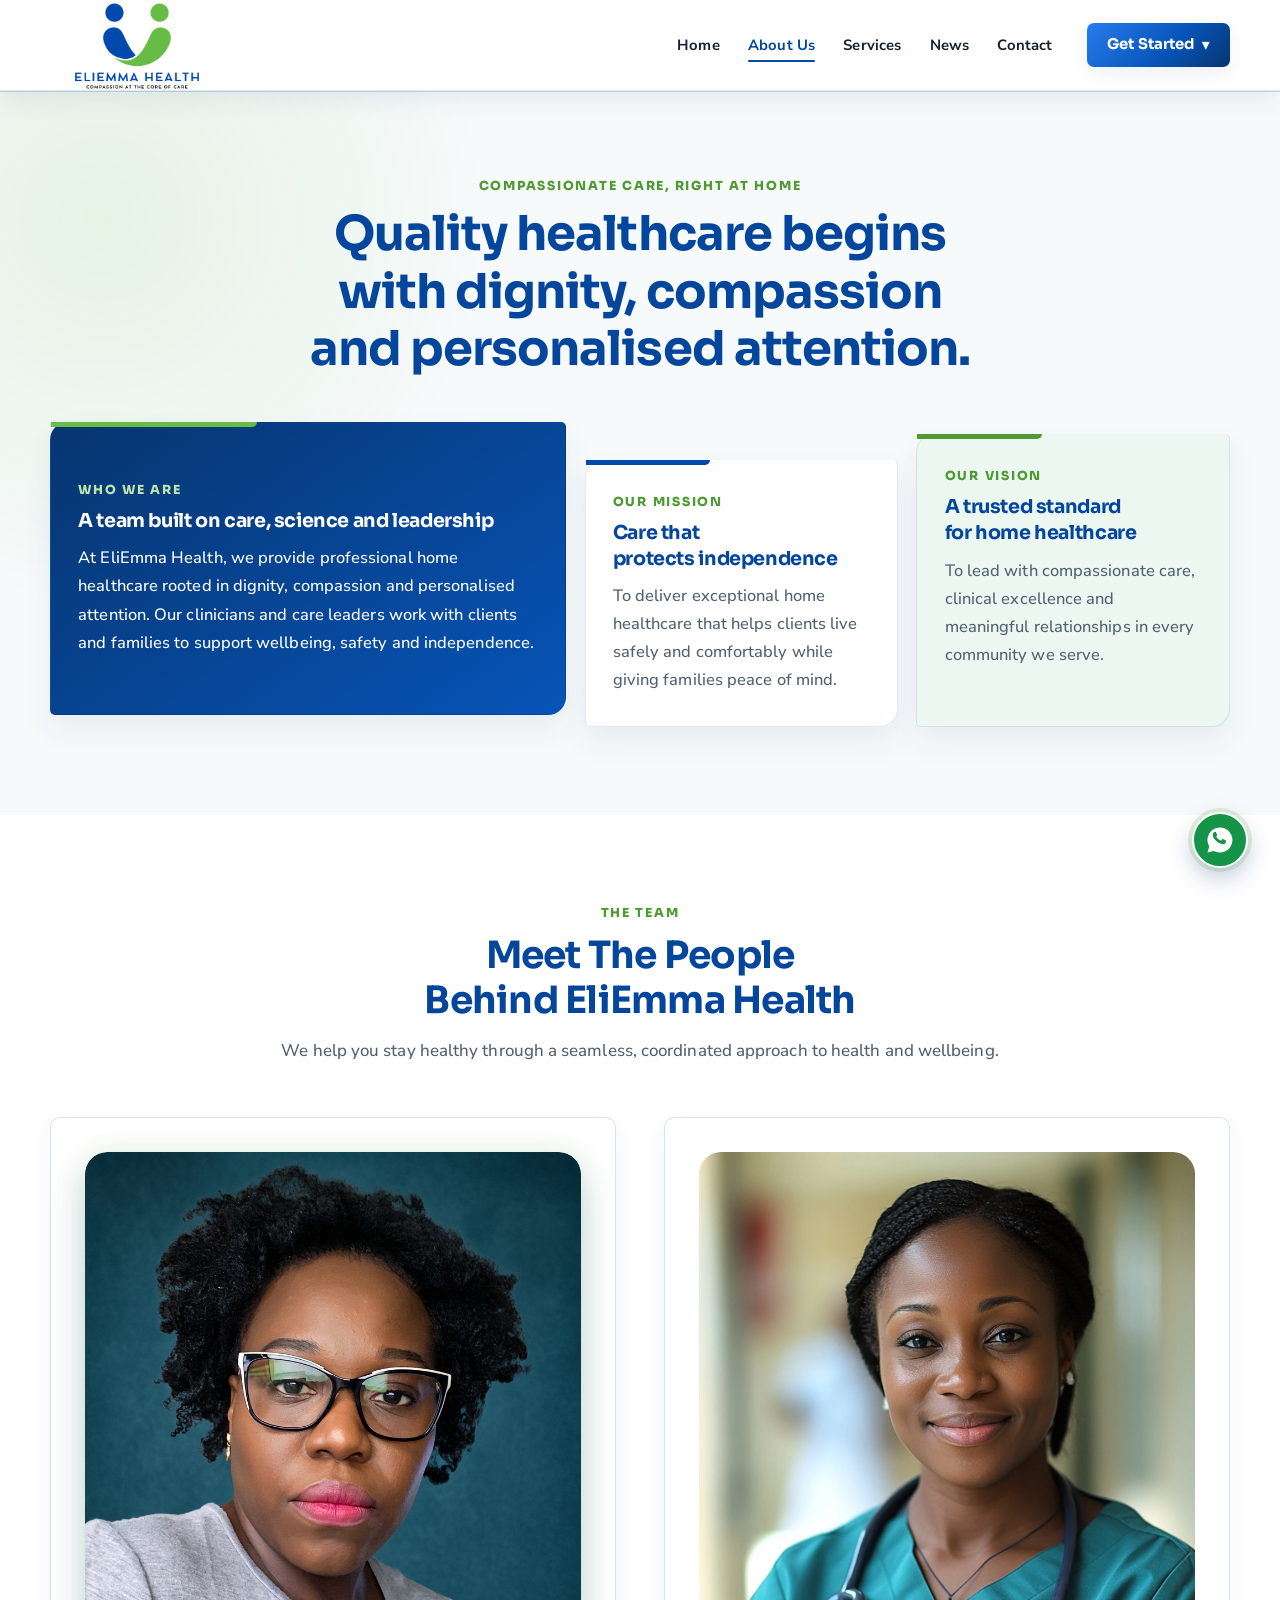
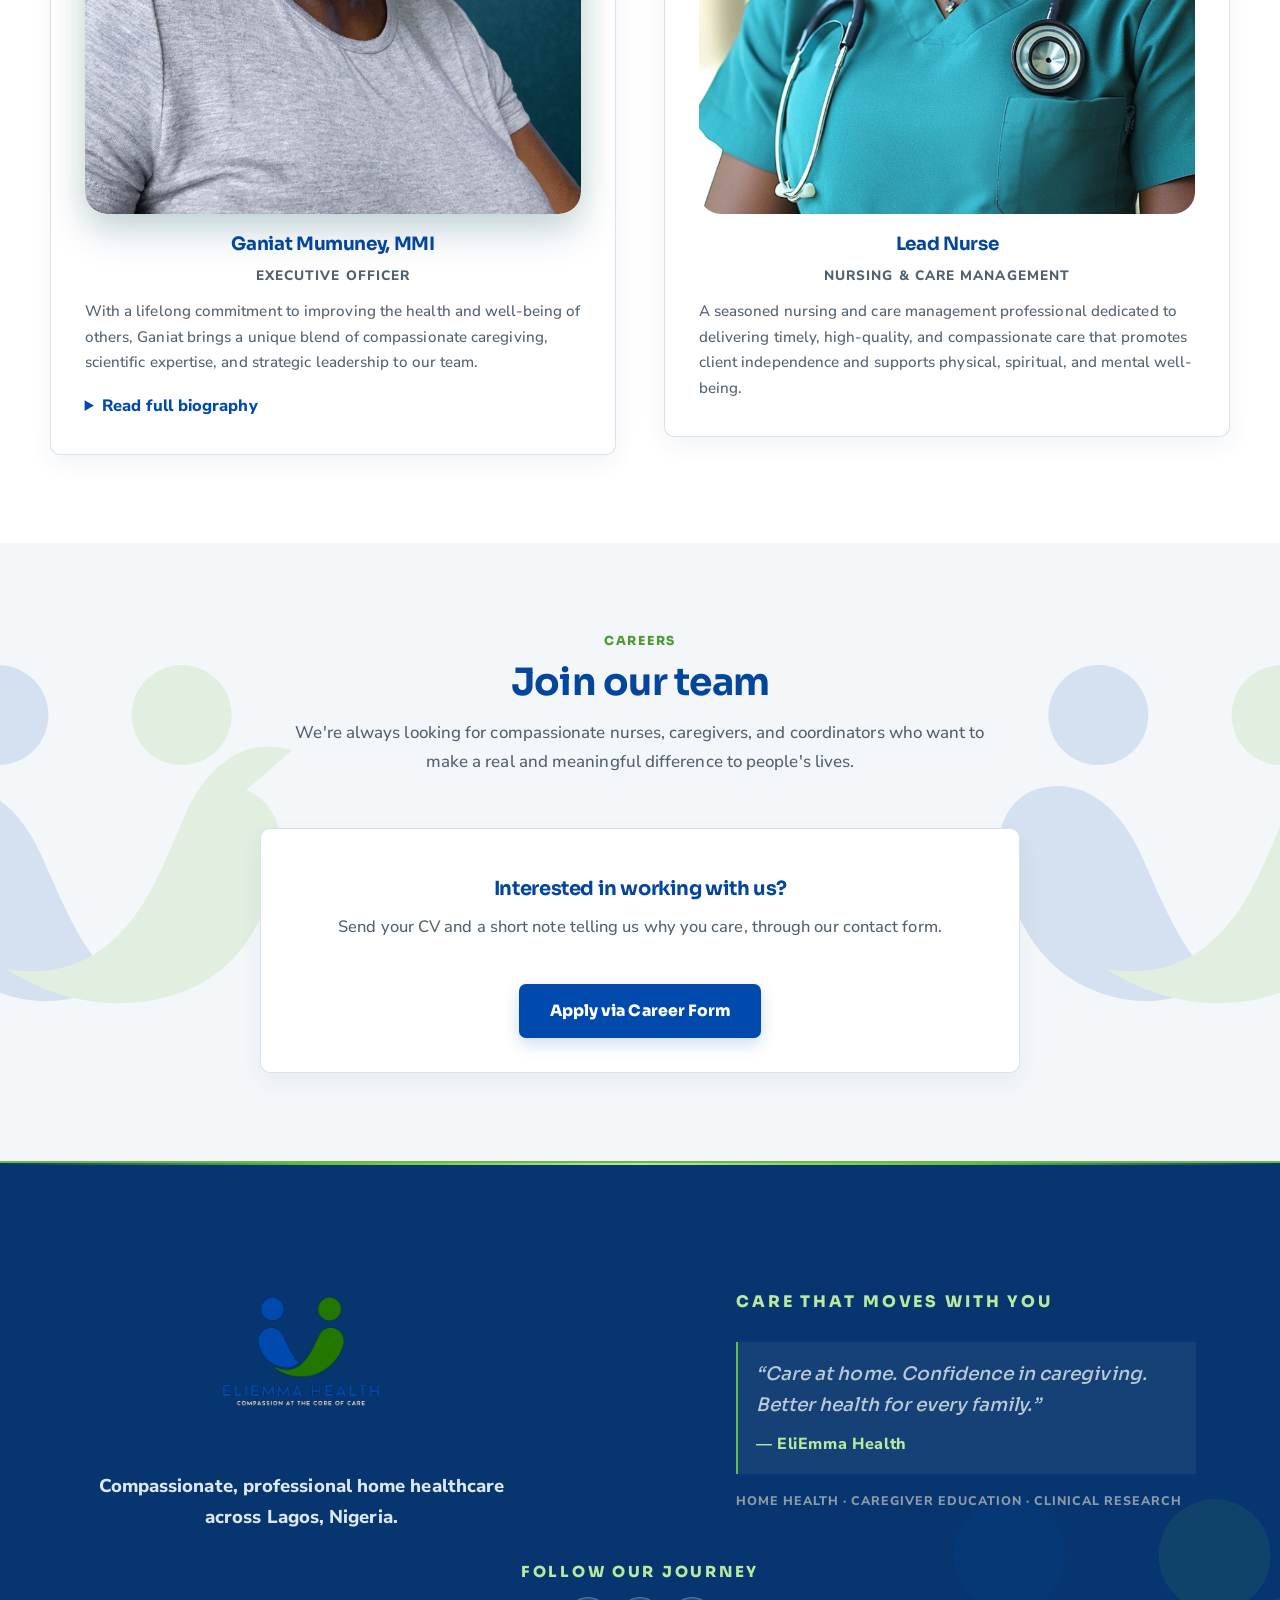
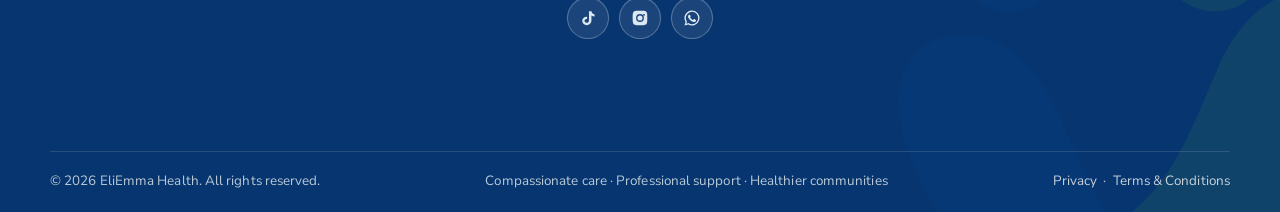
==== commit e009f36a: "14all" ====
--- a/pages/about.html
+++ b/pages/about.html
@@ -29,7 +29,7 @@
         <li><a href="services.html">Services</a></li>
         <li><a href="news.html">News</a></li>
         <li><a href="contact.html">Contact</a></li>
-        <li class="nav-cta"><a href="contact.html" class="btn btn-primary btn-sm">Customer Portal</a></li>
+        <li class="nav-cta"><a href="contact.html" class="btn btn-primary btn-sm">Get Started</a></li>
       </ul>
     </nav>
     <button class="hamburger" type="button" aria-label="Open menu" aria-controls="primary-navigation" aria-expanded="false">☰</button>
@@ -46,8 +46,8 @@
     <div class="about-block-grid">
       <article class="about-block reveal reveal-left">
         <span class="eyebrow">Who We Are</span>
-        <h2>A team built on care, science and leadership</h2>
-        <p>At EliEmma Health, we provide professional home healthcare rooted in dignity, compassion and personalised attention. Our clinicians and care leaders work with clients and families to support wellbeing, safety and independence.</p>
+      <h2>A team built on care, science and leadership</h2>
+      <p>At EliEmma Health, we provide professional home healthcare rooted in dignity, compassion and personalised attention. Our clinicians and care leaders work with clients and families to support wellbeing, safety and independence.</p>
       </article>
       <article class="about-block reveal reveal-right">
         <span class="eyebrow">Our Mission</span>
@@ -103,13 +103,13 @@
   <div class="container" style="max-width:760px">
     <div class="section-head reveal">
       <span class="eyebrow">Careers</span>
-      <h2>Join Our Team</h2>
-      <p>We're always looking for compassionate nurses, caregivers, and coordinators who want to make a real difference.</p>
+      <h2>Join our team</h2>
+      <p>We're always looking for compassionate nurses, caregivers, and coordinators who want to make a real and meaningful difference to people's lives.</p>
     </div>
     <div class="card reveal" style="text-align:center">
       <h3>Interested in working with us?</h3>
       <p style="margin:.8rem 0 1.4rem">Send your CV and a short note telling us why you care, through our contact form.</p>
-      <a href="contact.html" class="btn btn-primary">Apply via Contact Form</a>
+      <a href="careers.html" class="btn btn-primary">Apply via Career Form</a>
     </div>
   </div>
 </section>
@@ -118,6 +118,7 @@
 <footer class="site-footer">
   <div class="container">
     <div class="footer-grid">
+      <!-- Explore navigation temporarily commented out.
       <div class="footer-nav-col">
         <span class="footer-label">Explore EliEmma</span>
         <ul class="f-menu">
@@ -128,13 +129,14 @@
           <li><a href="contact.html">Contact</a></li>
         </ul>
       </div>
+      -->
       <div class="footer-mid">
         <img src="../assets/images/logo-transparent.png" alt="EliEmma Health logo" width="180" height="57">
         <p>Compassionate, professional home healthcare across Lagos, Nigeria.</p>
         <span class="footer-label">Follow our journey</span>
         <div class="socials">
           <a href="https://www.tiktok.com/@eliemmahealth" aria-label="TikTok" rel="noopener"><svg viewBox="0 0 24 24"><path d="M16.6 3c.4 2.2 1.8 3.7 4.1 3.9v3c-1.6 0-3-.5-4.1-1.3v6.4c0 3.9-2.7 6.5-6.3 6.5-3.4 0-6-2.4-6-5.7 0-3.4 2.9-5.9 6.5-5.6v3.1c-1.8-.4-3.4.7-3.4 2.5 0 1.5 1.2 2.6 2.8 2.6 1.8 0 3.1-1.3 3.1-3.5V3h3.3z"/></svg></a>
-          <a href="#" aria-label="Instagram (link pending)"><svg viewBox="0 0 24 24"><path d="M12 2.2c3.2 0 3.6 0 4.8.1 3.3.1 4.7 1.6 4.8 4.8.1 1.3.1 1.6.1 4.8s0 3.6-.1 4.8c-.1 3.2-1.5 4.7-4.8 4.8-1.3.1-1.6.1-4.8.1s-3.6 0-4.8-.1c-3.3-.1-4.7-1.6-4.8-4.8C2.2 15.6 2.2 15.2 2.2 12s0-3.6.1-4.8C2.5 4 4 2.5 7.2 2.4 8.4 2.3 8.8 2.2 12 2.2zm0 4.6a5.2 5.2 0 100 10.4 5.2 5.2 0 000-10.4zm0 8.6a3.4 3.4 0 110-6.8 3.4 3.4 0 010 6.8zm5.4-8.9a1.2 1.2 0 100 2.4 1.2 1.2 0 000-2.4z"/></svg></a>
+          <a href="https://www.instagram.com/eliemmahealth/" aria-label="Instagram" rel="noopener"><svg viewBox="0 0 24 24"><path d="M12 2.2c3.2 0 3.6 0 4.8.1 3.3.1 4.7 1.6 4.8 4.8.1 1.3.1 1.6.1 4.8s0 3.6-.1 4.8c-.1 3.2-1.5 4.7-4.8 4.8-1.3.1-1.6.1-4.8.1s-3.6 0-4.8-.1c-3.3-.1-4.7-1.6-4.8-4.8C2.2 15.6 2.2 15.2 2.2 12s0-3.6.1-4.8C2.5 4 4 2.5 7.2 2.4 8.4 2.3 8.8 2.2 12 2.2zm0 4.6a5.2 5.2 0 100 10.4 5.2 5.2 0 000-10.4zm0 8.6a3.4 3.4 0 110-6.8 3.4 3.4 0 010 6.8zm5.4-8.9a1.2 1.2 0 100 2.4 1.2 1.2 0 000-2.4z"/></svg></a>
           <a href="#" aria-label="Facebook (link pending)"><svg viewBox="0 0 24 24"><path d="M13.5 21v-7.8h2.6l.4-3h-3V8.3c0-.9.3-1.5 1.6-1.5h1.5V4.1c-.3 0-1.2-.1-2.3-.1-2.3 0-3.9 1.4-3.9 4v2.2H7.8v3h2.6V21h3.1z"/></svg></a>
           <a href="#" aria-label="Twitter / X (link pending)"><svg viewBox="0 0 24 24"><path d="M17.5 3h3.1l-6.8 7.8L21.8 21h-6.3l-4.9-6.4L5 21H1.9l7.3-8.3L2.2 3h6.4l4.4 5.9L17.5 3zm-1.1 16.1h1.7L7.7 4.7H5.9l10.5 14.4z"/></svg></a>
           <a href="https://wa.me/2349133972821" aria-label="Chat with us on WhatsApp" rel="noopener"><svg viewBox="0 0 24 24"><path d="M12 2a10 10 0 00-8.6 15.1L2 22l5-1.3A10 10 0 1012 2zm0 18.2c-1.5 0-3-.4-4.2-1.2l-.3-.2-3 .8.8-2.9-.2-.3A8.2 8.2 0 1112 20.2zm4.6-6.1c-.3-.1-1.5-.7-1.7-.8-.2-.1-.4-.1-.6.1-.2.3-.7.8-.8 1-.1.2-.3.2-.5.1a6.7 6.7 0 01-3.3-2.9c-.3-.4 0-.5.1-.7l.4-.5c.1-.2.1-.3 0-.5-.1-.1-.6-1.4-.8-1.9-.2-.5-.4-.4-.6-.4h-.5c-.2 0-.5.1-.7.3-.2.3-.9.9-.9 2.2s.9 2.5 1.1 2.7c.1.2 1.8 2.8 4.5 3.9 2.6 1 2.6.7 3.1.7.5-.1 1.5-.6 1.7-1.2.2-.6.2-1.1.2-1.2-.1-.1-.3-.2-.6-.3z"/></svg></a>
--- a/css/style.css
+++ b/css/style.css
@@ -393,8 +393,17 @@
 .hero-support-strip img:first-child{transform:rotate(-3deg)}
 .hero-support-strip img:last-child{transform:rotate(3deg)}
 .page-hero{position:relative;overflow:hidden;background:linear-gradient(135deg,#07356f,#0754b8)}
+.page-hero.services-page-hero{background-image:linear-gradient(90deg,rgba(3,27,63,.86),rgba(7,53,111,.62)),url('../assets/images/home-care-team-outdoors.jpg');background-size:cover;background-position:center 44%}
+.page-hero.clinical-research-hero{display:grid;align-items:center;min-height:clamp(320px,42vw,500px);text-align:left;background-image:linear-gradient(90deg,rgba(3,27,63,.9) 0%,rgba(7,53,111,.7) 54%,rgba(7,53,111,.4) 100%),url('../assets/images/gallery-medical-equipment.jpg');background-size:cover;background-position:center 52%}
+.page-hero.clinical-research-hero::after{content:"";position:absolute;right:clamp(1rem,7vw,7rem);top:50%;width:min(32vw,360px);height:min(32vw,360px);transform:translateY(-50%);background:url('../assets/images/logo-mark.svg') center/contain no-repeat;opacity:.14;pointer-events:none}
+.page-hero.clinical-research-hero .container{margin-inline:0}
+.page-hero.training-page-hero{background-image:linear-gradient(90deg,rgba(3,27,63,.88),rgba(7,53,111,.64)),url('../assets/images/gallery-healthcare-training.jpg');background-size:cover;background-position:center 42%}
+.page-hero.news-page-hero{background-image:linear-gradient(90deg,rgba(3,27,63,.88),rgba(7,53,111,.62)),url('../assets/images/home-care-nurse-senior-visit.jpg');background-size:cover;background-position:center 42%}
+.page-hero.contact-page-hero{background-image:linear-gradient(90deg,rgba(3,27,63,.88),rgba(7,53,111,.62)),url('../assets/images/home-care-family-photo-visit.jpg');background-size:cover;background-position:center 48%}
+.page-hero::after{content:"";position:absolute;right:clamp(1rem,7vw,7rem);top:50%;width:min(26vw,300px);height:min(26vw,300px);transform:translateY(-50%);background:url('../assets/images/logo-mark.svg') center/contain no-repeat;opacity:.12;pointer-events:none}
 .page-hero .container{position:relative;z-index:1}
-.page-hero h1{letter-spacing:-.035em}
+.page-hero h1{letter-spacing:-.035em;text-wrap:balance}
+.page-hero p{text-wrap:balance}
 .card,.quote,.news-card,.info-card,.form-card,.legal{border-color:rgba(217,227,231,.95);box-shadow:0 8px 24px rgba(7,53,111,.07)}
 .card:hover,.news-card:hover{box-shadow:0 18px 38px rgba(7,53,111,.15)}
 .card h3{letter-spacing:-.02em}
@@ -932,7 +941,7 @@
 .hero-newsletter-message{color:var(--blue-dark)}
 .hero-newsletter-message strong{color:var(--blue-dark)}
 .hero-newsletter-message span{color:var(--muted);opacity:1}
-.hero-newsletter-message b{color:var(--green-dark)}
+.hero-newsletter-message b{color:var(--blue-dark)}
 
 @media(max-width:620px){
   .hero-copy{max-width:100%;border-left-width:4px;border-radius:0 18px 18px 0;box-shadow:0 18px 38px rgba(7,53,111,.18),5px 5px 0 rgba(7,84,184,.07)}
@@ -1053,7 +1062,7 @@
 
 /* Keep home-page service and process icons visually anchored above their
    headings, with a clear top-centred reading order. */
-.services-overview .card,
+.services-overview .card{text-align:left}
 .process-section .step-card{text-align:center}
 .services-overview .card .icon-badge,
 .process-section .step-card .step-icon{
@@ -1061,6 +1070,8 @@
   align-items:center;
   margin-inline:auto;
 }
+.services-overview .card h3{text-align:center}
+.services-overview .card > .btn{display:flex;width:max-content;margin-inline:auto}
 
 /* About: one clear introduction followed by three concise content blocks. */
 .about-overview{background:var(--surface-alt)}
@@ -1074,6 +1085,65 @@
 
 .site-footer{background:#07356f;border-top:2px solid var(--green);color:#dbe8f2}
 .site-footer::before{background:linear-gradient(90deg,transparent,var(--green),#b8e99e,var(--green),transparent)}
+
+/* Training & Education service content */
+.page-hero-eyebrow{color:#d7f1c8;margin-bottom:.85rem}
+.page-hero h1{max-width:940px;margin-inline:auto}
+.training-detail{background:#fff}
+.training-intro{gap:clamp(2rem,5vw,4rem);align-items:center}
+.training-copy{padding:clamp(1.5rem,3vw,2.25rem);border-left:4px solid var(--green);background:var(--surface);box-shadow:0 10px 26px rgba(7,53,111,.07)}
+.training-copy h2{color:var(--blue-dark);font-size:clamp(1.7rem,3.2vw,2.4rem);margin:.4rem 0 .9rem}
+.training-copy p{max-width:58ch;color:var(--muted);font-size:1.04rem;line-height:1.75}
+.training-copy .btn{margin-top:1.2rem}
+.training-visual{position:relative;width:min(100%,380px);min-height:0;margin:0 auto;overflow:hidden;border-radius:10px;background:var(--blue-dark);box-shadow:0 16px 34px rgba(7,53,111,.16)}
+.training-visual .media-img{display:block;aspect-ratio:4/3;min-height:0;object-fit:cover;object-position:center 42%}
+.training-visual figcaption{position:absolute;right:0;bottom:0;left:0;padding:2.4rem 1.25rem 1rem;color:#fff;font-weight:800;background:linear-gradient(transparent,rgba(7,25,58,.9))}
+.training-programmes-head{margin-top:clamp(4rem,8vw,6rem);margin-bottom:2rem}
+.training-programmes-head h2{max-width:720px;margin-inline:auto}
+.training-programmes{gap:1rem}
+.training-programme{padding:1.45rem 1.35rem;border-top:3px solid var(--green);background:var(--surface);box-shadow:0 8px 24px rgba(7,53,111,.06)}
+.training-programme h3{margin-bottom:.55rem;color:var(--blue-dark);font-size:1.08rem;line-height:1.35}
+.training-programme p{color:var(--muted);font-size:.95rem;line-height:1.65}
+.resource-grid{gap:1.2rem;align-items:stretch}
+.resource-card{padding:1.7rem;background:#fff;border:1px solid rgba(7,84,184,.14);border-left:4px solid var(--blue);box-shadow:0 8px 24px rgba(7,53,111,.06)}
+.resource-type{display:block;margin-bottom:.55rem;color:var(--green-dark);font-family:var(--font-head);font-size:.75rem;font-weight:900;letter-spacing:.12em;text-transform:uppercase}
+.resource-card h3{margin-bottom:.6rem;color:var(--blue-dark);font-size:1.18rem}
+.resource-card p{color:var(--muted);line-height:1.65}
+.resource-card .more{display:inline-block;margin-top:1.1rem;font-family:var(--font-head);font-weight:800}
+.upcoming-class{background:#fff}
+.upcoming-card{display:grid;grid-template-columns:auto 1fr;gap:clamp(1.4rem,4vw,3rem);align-items:center;padding:clamp(1.5rem,4vw,2.8rem);background:#edf7f2;border:1px solid rgba(28,121,44,.18);border-left:5px solid var(--green);box-shadow:0 12px 28px rgba(7,53,111,.07)}
+.calendar-mark{display:grid;place-items:center;width:112px;min-height:112px;padding:1rem;background:var(--blue);color:#fff;text-align:center;border-radius:8px;box-shadow:0 8px 18px rgba(7,53,111,.18)}
+.calendar-mark span{font-size:.76rem;font-weight:800;letter-spacing:.08em;text-transform:uppercase;color:#d7f1c8}
+.calendar-mark strong{font-family:var(--font-head);font-size:1.18rem;line-height:1.15}
+.upcoming-copy h2{margin:.35rem 0 .65rem;color:var(--blue-dark);font-size:clamp(1.45rem,3vw,2.15rem)}
+.upcoming-copy p{max-width:65ch;color:var(--muted);line-height:1.7}
+.upcoming-actions{display:flex;align-items:flex-start;gap:.8rem;flex-wrap:wrap;margin-top:1rem}
+.upcoming-actions>.btn,.upcoming-details>summary{margin-top:0}
+.upcoming-details{position:relative}
+.upcoming-details>summary{list-style:none}
+.upcoming-details>summary::-webkit-details-marker{display:none}
+.upcoming-details-panel{width:min(620px,calc(100vw - 3rem));margin-top:.8rem;padding:1.25rem;background:#fff;border:1px solid rgba(7,84,184,.16);border-radius:10px;box-shadow:0 14px 30px rgba(7,53,111,.12)}
+.upcoming-detail-status{display:flex;align-items:baseline;justify-content:space-between;gap:1rem;padding-bottom:.9rem;border-bottom:1px solid rgba(7,84,184,.12)}
+.upcoming-detail-status .resource-type{margin:0}
+.upcoming-detail-status strong{color:var(--blue-dark);font-family:var(--font-head);font-size:.95rem}
+.upcoming-detail-grid{display:grid;grid-template-columns:repeat(3,minmax(0,1fr));gap:1rem;margin:1rem 0}
+.upcoming-detail-grid div{display:grid;gap:.25rem}
+.upcoming-detail-grid span{color:var(--muted);font-size:.76rem;font-weight:800;text-transform:uppercase;letter-spacing:.06em}
+.upcoming-detail-grid strong{color:var(--blue-dark);font-size:.9rem;line-height:1.4}
+.upcoming-details-panel p{margin:0;font-size:.9rem}
+
+@media(max-width:620px){
+  .page-hero-eyebrow{font-size:.7rem}
+  .training-visual{width:100%;max-width:340px}
+  .training-visual .media-img{min-height:0}
+  .upcoming-card{grid-template-columns:1fr;gap:1.2rem}
+  .calendar-mark{width:96px;min-height:88px}
+  .upcoming-actions{display:grid}
+  .upcoming-actions>.btn,.upcoming-details,.upcoming-details>summary{width:100%;justify-content:center}
+  .upcoming-details-panel{width:100%}
+  .upcoming-detail-status{display:grid;gap:.25rem}
+  .upcoming-detail-grid{grid-template-columns:1fr}
+}
 .site-footer::after{opacity:.1}
 .footer-label{color:#b8e99e}
 .f-menu a{color:#dbe8f2}
@@ -1093,3 +1163,520 @@
   .section{padding-block:3.5rem}
   .about-block{padding:1.25rem 1.2rem}
 }
+
+/* ---------- client-facing page polish ---------- */
+.services-page-hero{text-align:left}
+.services-page-hero .container{margin-inline:0;max-width:760px}
+.services-grid{align-items:stretch}
+.services-grid .card{display:flex;flex-direction:column;text-align:left}
+.services-grid .card .icon-badge{justify-content:center;margin-inline:auto}
+.services-grid .card h3{text-align:center}
+.services-grid .card .check-list{flex:1}
+.services-grid .card>.btn{align-self:flex-start;margin-top:1.5rem}
+
+.contact-details-grid{margin-bottom:clamp(2.5rem,5vw,3.8rem)}
+.contact-details-grid .info-card{min-height:100%;padding:1.5rem}
+.contact-main-grid{align-items:start}
+.contact-form-heading{margin-bottom:.45rem}
+.contact-form-heading h2{margin:.35rem 0 0;color:var(--blue-dark);font-size:clamp(1.45rem,2.5vw,1.8rem)}
+.contact-aside{min-width:0}
+.contact-next-steps{margin-top:1.5rem;padding:1.6rem 1.5rem;border:1px solid rgba(7,84,184,.14);border-top:4px solid var(--green);border-radius:10px;background:var(--surface);box-shadow:0 8px 24px rgba(7,53,111,.06)}
+.contact-next-steps h3{margin:.35rem 0 1rem;color:var(--blue-dark)}
+.contact-next-steps ol{display:grid;gap:1rem;margin:0;padding:0;list-style:none;counter-reset:contact-step}
+.contact-next-steps li{display:grid;grid-template-columns:2rem minmax(0,1fr);column-gap:.75rem;align-items:start;counter-increment:contact-step}
+.contact-next-steps li::before{content:counter(contact-step);display:grid;place-items:center;width:2rem;height:2rem;border-radius:50%;background:var(--blue);color:#fff;font-family:var(--font-head);font-weight:800;font-size:.82rem}
+.contact-next-steps li strong,.contact-next-steps li span{grid-column:2}
+.contact-next-steps li strong{grid-row:1;color:var(--blue-dark);font-size:.94rem}
+.contact-next-steps li span{grid-row:2;color:var(--muted);font-size:.88rem;line-height:1.5}
+
+/* ---------- Home Health service page ---------- */
+.home-health-hero{position:relative;overflow:hidden;padding:clamp(4rem,8vw,7rem) 0;background:linear-gradient(135deg,#edf7f2 0%,#f7fbfc 54%,#e7f2f5 100%)}
+.home-health-hero::after{content:"";position:absolute;right:-8rem;top:-10rem;width:min(42vw,560px);height:min(42vw,560px);background:url('../assets/images/logo-mark.svg') center/contain no-repeat;opacity:.08;pointer-events:none}
+.home-health-hero-grid{position:relative;z-index:1;display:grid;grid-template-columns:minmax(0,1fr) minmax(0,1.05fr);gap:clamp(2rem,6vw,5rem);align-items:center}
+.home-health-hero-copy{max-width:620px}
+.home-health-hero-copy h1{margin:.35rem 0 .3rem;color:var(--blue-dark);font-size:clamp(2.6rem,6vw,4.8rem);line-height:1.05;letter-spacing:-.05em}
+.home-health-tagline{margin-bottom:1.35rem;color:var(--blue);font-family:var(--font-head);font-size:clamp(1.1rem,2vw,1.35rem);font-weight:800}
+.home-health-hero-copy>p:not(.home-health-tagline){max-width:58ch;color:var(--muted);font-size:1.05rem;line-height:1.8}
+.home-health-hero-copy .btn{margin-top:1.25rem}
+.home-health-hero-image{height:clamp(300px,38vw,520px);margin:0;overflow:hidden;border-radius:18px;box-shadow:0 24px 55px rgba(7,53,111,.18);border:8px solid rgba(255,255,255,.8)}
+.home-health-hero-image img{display:block;width:100%;height:100%;object-fit:cover;object-position:center}
+.home-health-comfort{background:#fff}
+.comfort-grid{display:grid;grid-template-columns:repeat(5,minmax(0,1fr));gap:1rem}
+.comfort-card{padding:1.3rem 1.15rem;background:var(--surface-alt);border-top:3px solid var(--green);border-radius:10px;box-shadow:0 8px 22px rgba(7,53,111,.05)}
+.home-health-icon{display:grid;place-items:center;width:3.25rem;height:3.25rem;margin:0 auto .85rem;border-radius:14px;background:rgba(7,84,184,.08);color:var(--blue);box-shadow:inset 0 0 0 1px rgba(7,84,184,.1)}
+.home-health-icon svg{width:1.8rem;height:1.8rem}
+.comfort-card{text-align:center}
+.comfort-card h3{margin-bottom:.55rem;color:var(--blue-dark);font-size:1.02rem;line-height:1.3}
+.comfort-card p{color:var(--muted);font-size:.9rem;line-height:1.6}
+.home-health-services{background:var(--surface-alt)}
+.home-health-services-grid{display:grid;grid-template-columns:repeat(6,minmax(0,1fr));gap:1rem}
+.home-health-service-card{grid-column:span 2;padding:1.65rem 1.45rem;background:#fff;border:1px solid rgba(7,84,184,.12);border-radius:10px;box-shadow:0 8px 24px rgba(7,53,111,.06)}
+.home-health-service-card:nth-child(4){grid-column:2 / span 2}
+.home-health-service-card:nth-child(5){grid-column:4 / span 2}
+.home-health-service-card .home-health-icon,.home-health-service-card h3{text-align:center}
+.home-health-service-card h3{margin-bottom:.65rem;color:var(--blue-dark);font-size:1.18rem;line-height:1.3;text-transform:capitalize}
+.home-health-service-card p{color:var(--muted);line-height:1.7;text-align:left}
+.home-health-closing{background:#fff}
+.home-health-closing-card{display:flex;align-items:center;justify-content:space-between;gap:2rem;padding:clamp(1.6rem,4vw,3rem);background:linear-gradient(135deg,#07356f,#0754b8);border-radius:14px;box-shadow:0 18px 42px rgba(7,53,111,.18);color:#fff}
+.home-health-closing-card h2{max-width:680px;margin:.35rem 0 .7rem;color:#fff;font-size:clamp(1.65rem,3vw,2.35rem)}
+.home-health-closing-card p{max-width:680px;margin:0;color:#dbe8f2;line-height:1.7}
+.home-health-closing-card .eyebrow{color:#bfe3a8}
+.home-health-closing-card .btn{flex:none}
+
+@media(max-width:1020px){
+  .comfort-grid{grid-template-columns:repeat(3,minmax(0,1fr))}
+  .home-health-service-card:nth-child(4),.home-health-service-card:nth-child(5){grid-column:span 2}
+}
+@media(max-width:860px){
+  .home-health-hero-grid{grid-template-columns:1fr}
+  .home-health-hero-copy{max-width:720px}
+  .home-health-hero-image{height:min(68vw,460px)}
+  .home-health-services-grid{grid-template-columns:repeat(2,minmax(0,1fr))}
+  .home-health-service-card,.home-health-service-card:nth-child(4),.home-health-service-card:nth-child(5){grid-column:span 1}
+  .home-health-closing-card{align-items:flex-start;flex-direction:column}
+}
+@media(max-width:620px){
+  .home-health-hero{padding-block:3.5rem 4rem}
+  .home-health-hero-image{height:68vw;min-height:250px;border-width:5px}
+  .comfort-grid,.home-health-services-grid{grid-template-columns:1fr}
+  .comfort-card,.home-health-service-card{padding:1.25rem}
+  .home-health-closing-card .btn{width:100%;justify-content:center}
+}
+
+@media(max-width:860px){
+}
+
+@media(max-width:620px){
+  .services-page-hero .container{margin-inline:auto}
+  .contact-details-grid{margin-bottom:2.5rem}
+}
+
+/* Compact, seamless homepage announcement ticker. */
+.hero-newsletter{height:2.35rem;padding:0}
+.hero-newsletter-track{height:100%;animation-duration:38s}
+.hero-newsletter-group{display:flex;height:100%;align-items:center;flex:none}
+.hero-newsletter-message{gap:.3rem;padding-right:.85rem}
+.hero-newsletter-message strong,.hero-newsletter-message span{font-size:.78rem;line-height:1.2}
+.hero-newsletter-message b{margin-left:.15rem;font-size:.8rem}
+.hero-newsletter-message strong{color:var(--green-dark)}
+.hero-newsletter-message--brand strong{color:var(--blue-dark)}
+.hero-newsletter-message--signature strong{color:var(--muted)}
+.hero-newsletter-signature{color:var(--blue-dark)!important;font-family:var(--font-head)!important;font-weight:800!important}
+.hero-newsletter-message b{color:var(--blue-dark)}
+.hero-newsletter-signature-dot{color:var(--green-dark)!important}
+.hero-grid{padding-bottom:calc(2.35rem + 2px)}
+
+@media(max-width:620px){
+  .hero-newsletter{height:2.2rem}
+  .hero-newsletter-track{animation-duration:30s}
+  .hero-newsletter-message{padding-right:.65rem}
+  .hero-newsletter-message strong,.hero-newsletter-message span{font-size:.7rem}
+  .hero-grid{padding-bottom:calc(2.2rem + 2px)}
+}
+
+/* ---------- varied page compositions ---------- */
+
+/* Services: an asymmetric three-pillar presentation rather than three identical cards. */
+.services-overview{background:linear-gradient(180deg,#f8fbfc 0%,#fff 62%)}
+.services-overview .services-grid{grid-template-columns:1.12fr .92fr 1fr;gap:1.35rem;align-items:stretch}
+.services-overview .services-grid .card{position:relative;overflow:hidden;border:1px solid rgba(7,84,184,.12);border-radius:22px;padding:2rem 1.6rem;box-shadow:0 14px 34px rgba(7,53,111,.08)}
+.services-overview .services-grid .card::after{content:"";position:absolute;right:-2.5rem;bottom:-3rem;width:9rem;height:9rem;border-radius:50%;background:rgba(103,188,69,.09);pointer-events:none}
+.services-overview .services-grid .card:nth-child(1){margin-top:1.25rem;border-top:5px solid var(--blue);border-radius:8px 28px 8px 28px}
+.services-overview .services-grid .card:nth-child(2){background:linear-gradient(150deg,#07356f 0%,#0754b8 100%);border-color:transparent;border-bottom:5px solid var(--green);color:#fff;transform:translateY(-.45rem)}
+.services-overview .services-grid .card:nth-child(3){margin-top:2.6rem;border-top:5px solid var(--green);border-radius:28px 8px 28px 8px}
+.services-overview .services-grid .card:nth-child(2) h3,.services-overview .services-grid .card:nth-child(2) p{color:#fff}
+.services-overview .services-grid .card:nth-child(2) .check-list li{color:#e7f2fa}
+.services-overview .services-grid .card:nth-child(2) .check-list li::before{color:#bfe3a8}
+.services-overview .services-grid .card:nth-child(2) .icon-badge{background:rgba(255,255,255,.14);color:#fff}
+.services-overview .services-grid .card:nth-child(2) .btn-primary{background:var(--green);color:#12320c}
+.services-overview .services-grid .card:nth-child(2) .btn-primary:hover{background:#b8e99e}
+
+/* About: one statement-led mission panel with quieter supporting panels. */
+.about-overview{background:radial-gradient(circle at 8% 18%,rgba(103,188,69,.12),transparent 30%),#f7fafb}
+.about-block-grid{grid-template-columns:1.35fr .82fr .82fr;gap:1.15rem;align-items:stretch}
+.about-block{position:relative;min-height:250px;padding:2rem 1.7rem;border:1px solid rgba(7,84,184,.12);border-top:0;border-radius:18px 5px 18px 5px;box-shadow:0 14px 30px rgba(7,53,111,.07)}
+.about-block::before{content:"";position:absolute;top:0;left:0;width:40%;height:5px;border-radius:0 0 8px 0;background:var(--green)}
+.about-block:first-child{display:flex;flex-direction:column;justify-content:center;background:linear-gradient(145deg,#07356f,#0754b8);color:#fff;transform:translateY(-.75rem)}
+.about-block:first-child h2,.about-block:first-child p{color:#fff}
+.about-block:first-child .eyebrow{color:#bfe3a8}
+.about-block:nth-child(2){margin-top:1.6rem;background:#fff}
+.about-block:nth-child(3){background:#edf7f2}
+.about-block:nth-child(2)::before{background:var(--blue)}
+.about-block:nth-child(3)::before{background:var(--green-dark)}
+
+/* News: a lead article followed by compact editorial cards. */
+.news-page-hero + .section{background:#f8fbfc}
+.news-page-hero + .section .grid-3{grid-template-columns:repeat(12,minmax(0,1fr));gap:1.25rem;align-items:stretch}
+.news-page-hero + .section .news-card{border:1px solid rgba(7,84,184,.12);border-radius:20px 6px 20px 6px;box-shadow:0 14px 30px rgba(7,53,111,.08)}
+.news-page-hero + .section .news-card:nth-child(1){grid-column:span 6;grid-row:span 2}
+.news-page-hero + .section .news-card:nth-child(2){grid-column:span 3;border-radius:6px 20px 6px 20px}
+.news-page-hero + .section .news-card:nth-child(3){grid-column:span 3;border-radius:6px 20px 6px 20px;background:#edf7f2}
+.news-page-hero + .section .news-card:nth-child(1) .news-card-body{padding:1.8rem}
+.news-page-hero + .section .news-card:nth-child(1) h3{font-size:clamp(1.3rem,2.2vw,1.7rem)}
+.news-page-hero + .section .news-card:nth-child(2) .media-img,.news-page-hero + .section .news-card:nth-child(3) .media-img{aspect-ratio:1/1;object-fit:cover}
+
+/* Clinical research: a framed narrative alongside a technical capability panel. */
+.clinical-research-hero + .section{background:#fff}
+.clinical-research-hero + .section .grid-2{gap:clamp(2rem,6vw,5rem);align-items:stretch!important}
+.clinical-research-hero + .section .grid-2>div:first-child{display:flex;flex-direction:column;justify-content:center;padding:clamp(1.5rem,4vw,3rem);border-left:6px solid var(--green);border-radius:0 24px 24px 0;background:#edf7f2}
+.clinical-research-hero + .section .grid-2>div:first-child .btn{align-self:flex-start}
+.clinical-research-hero + .section .grid-2>.card{align-self:stretch;padding:clamp(1.5rem,4vw,2.6rem);border:0;border-radius:24px 4px 24px 4px;background:linear-gradient(150deg,#07356f,#0754b8);color:#fff;box-shadow:0 18px 38px rgba(7,53,111,.17)}
+.clinical-research-hero + .section .grid-2>.card h3{color:#fff}
+.clinical-research-hero + .section .grid-2>.card .check-list li{color:#e7f2fa}
+.clinical-research-hero + .section .grid-2>.card .check-list li::before{color:#bfe3a8}
+
+/* Training: a staggered programme wall instead of a uniform three-column row. */
+.training-programmes{grid-template-columns:repeat(12,minmax(0,1fr));gap:1rem}
+.training-programme{position:relative;grid-column:span 4;min-height:190px;padding:1.7rem 1.5rem;border:1px solid rgba(7,84,184,.12);border-top:0;border-radius:16px 4px 16px 4px;box-shadow:0 12px 28px rgba(7,53,111,.07)}
+.training-programme::before{content:"";position:absolute;top:0;left:0;width:48%;height:4px;border-radius:0 0 8px 0;background:var(--green)}
+.training-programme:nth-child(1){grid-column:span 5;background:#edf7f2}
+.training-programme:nth-child(2){grid-column:span 7;margin-top:1.5rem;background:#fff}
+.training-programme:nth-child(3){grid-column:span 7;background:linear-gradient(145deg,#07356f,#0754b8);color:#fff}
+.training-programme:nth-child(4){grid-column:span 5;margin-top:-1.5rem;background:#fff}
+.training-programme:nth-child(5){grid-column:4 / span 5;background:#f6fafc}
+.training-programme:nth-child(3) h3,.training-programme:nth-child(3) p{color:#fff}
+.training-programme:nth-child(3)::before{background:#bfe3a8}
+
+/* Contact: separate the contact methods into a calm horizontal information rail. */
+.contact-details-grid{grid-template-columns:1.15fr 1fr .85fr;gap:.85rem}
+.contact-details-grid .info-card{display:flex;align-items:flex-start;gap:1rem;border:0;border-radius:4px 18px 4px 18px;background:#f7fafb;box-shadow:none}
+.contact-details-grid .info-card:nth-child(2){background:#edf7f2;border-top:4px solid var(--green)}
+.contact-details-grid .info-card:nth-child(3){background:#07356f;color:#fff}
+.contact-details-grid .info-card:nth-child(3) h3,.contact-details-grid .info-card:nth-child(3) p,.contact-details-grid .info-card:nth-child(3) a{color:#fff}
+.contact-details-grid .info-card:nth-child(3) a:hover{color:#bfe3a8}
+.contact-details-grid .info-card .icon-badge{flex:none;margin:0;background:rgba(7,84,184,.1)}
+.contact-details-grid .info-card:nth-child(3) .icon-badge{background:rgba(255,255,255,.14);color:#fff}
+
+/* Home Health: a bento comfort rail and a more open service rhythm. */
+.home-health-comfort{background:radial-gradient(circle at 90% 18%,rgba(103,188,69,.12),transparent 30%),#fff}
+.home-health-comfort .section-head{max-width:700px;margin-left:0;text-align:left}
+.home-health-comfort .section-head p{margin-left:0}
+.comfort-grid{grid-template-columns:repeat(12,minmax(0,1fr));gap:1rem;align-items:stretch}
+.comfort-card{min-height:170px;border:1px solid rgba(7,84,184,.1);border-top:0;border-radius:18px 5px 18px 5px;box-shadow:0 12px 28px rgba(7,53,111,.06)}
+.comfort-card:nth-child(1){grid-column:span 5;background:#edf7f2}
+.comfort-card:nth-child(2){grid-column:span 7;margin-top:1.5rem;background:#f7fafb}
+.comfort-card:nth-child(3){grid-column:span 4;margin-top:-.5rem;background:#fff}
+.comfort-card:nth-child(4){grid-column:span 4;background:#07356f;color:#fff}
+.comfort-card:nth-child(5){grid-column:span 4;margin-top:1rem;background:#fff}
+.comfort-card:nth-child(4) h3{color:#fff}
+.comfort-card:nth-child(4) .home-health-icon{background:rgba(255,255,255,.14);color:#fff;box-shadow:inset 0 0 0 1px rgba(255,255,255,.16)}
+.home-health-services{background:#f6fafc}
+.home-health-services .section-head{max-width:780px;margin-right:0;margin-left:auto;text-align:right}
+.home-health-services .section-head p{margin-right:0;margin-left:auto}
+.home-health-services-grid{grid-template-columns:repeat(12,minmax(0,1fr));gap:1rem}
+.home-health-service-card{min-height:250px;border:0;border-left:4px solid var(--green);border-radius:4px 20px 4px 20px;box-shadow:0 12px 28px rgba(7,53,111,.07)}
+.home-health-service-card:nth-child(1){grid-column:span 7;background:#fff}
+.home-health-service-card:nth-child(2){grid-column:span 5;margin-top:2rem;background:#edf7f2}
+.home-health-service-card:nth-child(3){grid-column:span 5;background:#fff}
+.home-health-service-card:nth-child(4){grid-column:span 7;margin-top:-1.5rem;background:#07356f;color:#fff}
+.home-health-service-card:nth-child(5){grid-column:4 / span 6;background:#fff}
+.home-health-service-card:nth-child(4) h3,.home-health-service-card:nth-child(4) p{color:#fff}
+.home-health-service-card:nth-child(4) .home-health-icon{background:rgba(255,255,255,.14);color:#fff;box-shadow:inset 0 0 0 1px rgba(255,255,255,.16)}
+
+@media(max-width:1020px){
+  .services-overview .services-grid{grid-template-columns:repeat(2,minmax(0,1fr))}
+  .services-overview .services-grid .card:nth-child(1),.services-overview .services-grid .card:nth-child(2),.services-overview .services-grid .card:nth-child(3){margin-top:0;transform:none}
+  .services-overview .services-grid .card:nth-child(3){grid-column:1 / -1;max-width:calc(50% - .7rem);margin-inline:auto}
+  .about-block-grid{grid-template-columns:1fr 1fr}
+  .about-block:first-child{grid-column:1 / -1;transform:none}
+  .news-page-hero + .section .grid-3 .news-card:nth-child(1){grid-column:span 7}
+  .news-page-hero + .section .grid-3 .news-card:nth-child(2),.news-page-hero + .section .grid-3 .news-card:nth-child(3){grid-column:span 5}
+  .contact-details-grid{grid-template-columns:1fr 1fr}
+  .contact-details-grid .info-card:nth-child(3){grid-column:1 / -1}
+  .comfort-card:nth-child(1),.comfort-card:nth-child(2),.comfort-card:nth-child(3),.comfort-card:nth-child(4),.comfort-card:nth-child(5){grid-column:span 4;margin-top:0}
+  .home-health-service-card:nth-child(1),.home-health-service-card:nth-child(2),.home-health-service-card:nth-child(3),.home-health-service-card:nth-child(4),.home-health-service-card:nth-child(5){grid-column:span 6;margin-top:0}
+}
+
+@media(max-width:860px){
+  .training-programmes{grid-template-columns:repeat(2,minmax(0,1fr))}
+  .training-programme,.training-programme:nth-child(1),.training-programme:nth-child(2),.training-programme:nth-child(3),.training-programme:nth-child(4),.training-programme:nth-child(5){grid-column:span 1;margin-top:0}
+  .home-health-comfort .section-head,.home-health-services .section-head{text-align:center;margin-inline:auto}
+  .home-health-comfort .section-head p,.home-health-services .section-head p{margin-inline:auto}
+  .comfort-grid,.home-health-services-grid{grid-template-columns:repeat(2,minmax(0,1fr))}
+  .comfort-card:nth-child(1),.comfort-card:nth-child(2),.comfort-card:nth-child(3),.comfort-card:nth-child(4),.comfort-card:nth-child(5),.home-health-service-card:nth-child(1),.home-health-service-card:nth-child(2),.home-health-service-card:nth-child(3),.home-health-service-card:nth-child(4),.home-health-service-card:nth-child(5){grid-column:span 1}
+}
+
+@media(max-width:620px){
+  .services-overview .services-grid,.about-block-grid,.training-programmes,.contact-details-grid,.comfort-grid,.home-health-services-grid,.news-page-hero + .section .grid-3{grid-template-columns:1fr}
+  .services-overview .services-grid .card:nth-child(3),.about-block:first-child,.contact-details-grid .info-card:nth-child(3),.news-page-hero + .section .grid-3 .news-card:nth-child(1),.news-page-hero + .section .grid-3 .news-card:nth-child(2),.news-page-hero + .section .grid-3 .news-card:nth-child(3),.comfort-card:nth-child(1),.comfort-card:nth-child(2),.comfort-card:nth-child(3),.comfort-card:nth-child(4),.comfort-card:nth-child(5),.home-health-service-card:nth-child(1),.home-health-service-card:nth-child(2),.home-health-service-card:nth-child(3),.home-health-service-card:nth-child(4),.home-health-service-card:nth-child(5){grid-column:auto;max-width:none}
+  .about-block,.training-programme{min-height:0;margin-top:0!important}
+  .services-overview .services-grid .card{padding:1.5rem 1.25rem}
+  .contact-details-grid .info-card{align-items:center}
+}
+
+/* Keep Home Health headings centered and give every card a clear, non-overlapping flow. */
+.home-health-comfort .section-head,
+.home-health-services .section-head{max-width:780px;margin-inline:auto;text-align:center}
+.home-health-comfort .section-head p,
+.home-health-services .section-head p{max-width:680px;margin-inline:auto}
+.comfort-grid,
+.home-health-services-grid{row-gap:1.75rem}
+.comfort-card,
+.home-health-service-card{height:100%;min-height:0;margin-top:0!important;transform:none!important}
+.comfort-card{padding:1.6rem 1.35rem}
+.home-health-service-card{padding:1.8rem 1.55rem}
+
+@media(max-width:1020px){
+  .comfort-grid,.home-health-services-grid{row-gap:1.5rem}
+}
+
+@media(max-width:620px){
+  .home-health-comfort .section-head,
+  .home-health-services .section-head{padding-inline:.25rem}
+  .comfort-grid,
+  .home-health-services-grid{row-gap:1.15rem}
+  .comfort-card,
+  .home-health-service-card{width:100%;padding:1.35rem 1.2rem}
+}
+
+/* ---------- unified responsive footer ---------- */
+.site-footer .footer-grid{display:grid;grid-template-columns:minmax(0,1fr) minmax(220px,.8fr) minmax(0,1fr);gap:clamp(2rem,5vw,5rem);align-items:center}
+.site-footer .footer-nav-col{display:none}
+.site-footer .footer-mid{display:contents}
+.site-footer .footer-mid>img{grid-column:2;grid-row:1;justify-self:center;width:min(180px,80%);height:auto;margin:0 auto 1rem}
+.site-footer .footer-mid>p{grid-column:1;grid-row:1 / span 2;align-self:center;max-width:310px;margin:0;color:#dbe8f2;font-size:1.05rem;font-weight:800;line-height:1.65}
+.site-footer .footer-mid>.footer-label{grid-column:2;grid-row:2;justify-self:center;margin:.2rem 0 .75rem;text-align:center}
+.site-footer .footer-mid>.socials{grid-column:2;grid-row:3;justify-content:center;margin:0}
+.site-footer .footer-right{grid-column:3;grid-row:1 / span 3;align-self:center;max-width:360px;margin-left:auto}
+.site-footer .socials a[aria-label*="Facebook"],
+.site-footer .socials a[aria-label*="Twitter"],
+.site-footer .socials a[aria-label*="X (link pending)"]{display:none}
+.site-footer .footer-quote{margin-top:.65rem}
+
+@media(max-width:760px){
+  .site-footer .footer-grid{display:flex;flex-direction:column;gap:0;text-align:center}
+  .site-footer .footer-mid>img{order:1;width:min(190px,72vw);margin:0 auto 1rem}
+  .site-footer .footer-mid>p{order:2;max-width:34rem;margin:0 auto 1.8rem;font-size:1rem}
+  .site-footer .footer-right{order:3;max-width:34rem;margin:0 auto 1.8rem}
+  .site-footer .footer-mid>.footer-label{order:4;margin:0 0 .7rem}
+  .site-footer .footer-mid>.socials{order:5;margin:0 auto 1.8rem}
+  .site-footer .footer-quote{text-align:left}
+  .site-footer .footer-services{text-align:center}
+}
+
+@media(max-width:420px){
+  .site-footer .footer-mid>p{font-size:.94rem;line-height:1.55}
+  .site-footer .footer-quote{padding:1rem 1rem 1rem 1.1rem}
+  .site-footer .socials{gap:.5rem}
+}
+
+/* Final footer arrangement: logo and description left, promise right, social row centered below. */
+.site-footer .footer-grid{grid-template-columns:minmax(0,1fr) minmax(0,1fr);column-gap:clamp(2rem,6vw,5rem);row-gap:.4rem;align-items:start}
+.site-footer .footer-mid>img{grid-column:1;grid-row:1;justify-self:start;width:min(210px,82%);margin:0 0 1rem}
+.site-footer .footer-mid>p{grid-column:1;grid-row:2;align-self:start;max-width:390px;margin:0;font-size:1.12rem;line-height:1.65}
+.site-footer .footer-right{grid-column:2;grid-row:1 / span 2;align-self:start;max-width:440px;margin:0}
+.site-footer .footer-right .footer-label{font-size:.95rem}
+.site-footer .footer-quote{margin-top:.7rem}
+.site-footer .footer-quote p{font-size:1.08rem;line-height:1.65}
+.site-footer .footer-quote cite{font-size:.95rem}
+.site-footer .footer-services{font-size:.98rem;font-weight:800;line-height:1.5}
+.site-footer .footer-mid>.footer-label{grid-column:1 / -1;grid-row:3;justify-self:center;margin:1.7rem 0 .3rem;font-size:.95rem;text-align:center}
+.site-footer .footer-mid>.socials{grid-column:1 / -1;grid-row:4;justify-self:center;gap:.65rem;margin:0}
+
+@media(max-width:760px){
+  .site-footer .footer-grid{display:flex;flex-direction:column;gap:0;text-align:center}
+  .site-footer .footer-mid>img{order:1;width:min(210px,76vw);margin:0 auto 1rem}
+  .site-footer .footer-mid>p{order:2;max-width:34rem;margin:0 auto 1.8rem;font-size:1.06rem}
+  .site-footer .footer-right{order:3;max-width:34rem;margin:0 auto 1.8rem}
+  .site-footer .footer-mid>.footer-label{order:4;margin:0 0 .3rem;font-size:.95rem}
+  .site-footer .footer-mid>.socials{order:5;margin:0 auto 1.8rem}
+}
+
+/* Balanced footer finish: moderate side margins and a subtle central brand detail. */
+.site-footer .footer-grid{position:relative;width:min(100%,1060px);margin-inline:auto;column-gap:clamp(1.5rem,4vw,3.5rem)}
+.site-footer .footer-grid::before{display:none}
+.site-footer .footer-mid>img{width:min(220px,84%);margin-bottom:1.1rem}
+.site-footer .footer-mid>p{max-width:420px;font-size:1.16rem;line-height:1.65}
+.site-footer .footer-right{max-width:460px;padding-top:.05rem}
+.site-footer .footer-right .footer-label{font-size:1rem}
+.site-footer .footer-quote p{font-size:1.16rem;line-height:1.68}
+.site-footer .footer-quote cite{font-size:1rem}
+.site-footer .footer-services{font-size:1.02rem;line-height:1.55}
+
+@media(max-width:760px){
+  .site-footer .footer-grid{width:100%}
+  .site-footer .footer-grid::before{display:none}
+  .site-footer .footer-mid>img{width:min(220px,78vw)}
+  .site-footer .footer-mid>p{font-size:1.08rem}
+  .site-footer .footer-quote p{font-size:1.08rem}
+}
+
+/* Align the footer columns as two intentional visual blocks. */
+.site-footer .footer-mid>img{justify-self:center}
+.site-footer .footer-mid>p{text-align:center;margin-inline:auto}
+.site-footer .footer-right{display:flex;flex-direction:column;align-self:stretch;transform:translateX(clamp(0px,1.2vw,1rem));padding-top:0}
+.site-footer .footer-services{margin-top:auto}
+
+@media(max-width:760px){
+  .site-footer .footer-right{display:block;transform:none;height:auto}
+  .site-footer .footer-services{margin-top:1.1rem}
+}
+
+/* Final spacing requested for the footer content and social row. */
+.site-footer .footer-mid>p{transform:translateX(-3rem)}
+.site-footer .footer-mid>img{transform:translateX(-3rem);margin-bottom:5px}
+.site-footer .footer-right{transform:translateX(6rem);padding-top:3rem}
+.site-footer .footer-mid>.footer-label{margin-top:calc(1rem + 4px);margin-bottom:calc(.2rem + 3px)}
+.site-footer .footer-mid>.socials{margin-top:0;justify-self:center}
+
+@media(max-width:760px){
+  .site-footer .footer-mid>img{transform:none;margin-bottom:5px}
+  .site-footer .footer-mid>p{transform:none}
+  .site-footer .footer-right{transform:none;padding-top:0}
+  .site-footer .footer-mid>.footer-label{margin-top:0;margin-bottom:.2rem}
+  .site-footer .footer-mid>.socials{margin:0 auto 1.8rem}
+}
+
+/* Contact address card refinement. */
+.contact-details-grid .info-card:first-child{position:relative;overflow:hidden;align-items:center;min-height:136px;padding:1.65rem 1.6rem;border-left:5px solid var(--blue);border-radius:6px 20px 6px 20px;background:linear-gradient(135deg,#edf7f2 0%,#f8fbfc 100%);box-shadow:0 12px 28px rgba(7,53,111,.08)}
+.contact-details-grid .info-card:first-child::after{content:"";position:absolute;right:-2.2rem;bottom:-3.2rem;width:9rem;height:9rem;border:1px solid rgba(7,84,184,.12);border-radius:50%;box-shadow:0 0 0 1rem rgba(7,84,184,.035),0 0 0 2rem rgba(7,84,184,.025);pointer-events:none}
+.contact-details-grid .info-card:first-child .icon-badge{position:relative;z-index:1;width:3.1rem;height:3.1rem;flex:none;margin:0;border:0;background:transparent;color:var(--green);box-shadow:none}
+.contact-details-grid .info-card:first-child>div:last-child{position:relative;z-index:1}
+.contact-details-grid .info-card:first-child h3{margin:0 0 .45rem;color:var(--blue-dark);font-size:1.15rem}
+.contact-details-grid .info-card:first-child p{max-width:28ch;margin:0;color:var(--ink);font-size:.98rem;font-weight:700;line-height:1.6}
+.contact-details-grid .info-card:nth-child(2) .icon-badge,
+.contact-details-grid .info-card:nth-child(3) .icon-badge{border:0;background:transparent;color:var(--green);box-shadow:none}
+.contact-details-grid .info-card:first-child .icon-badge,
+.contact-details-grid .info-card:nth-child(2) .icon-badge{color:var(--green)}
+.contact-details-grid .info-card:nth-child(2){border-top-color:var(--blue)}
+.contact-details-grid .info-card:first-child,
+.contact-details-grid .info-card:nth-child(2){border-color:var(--green)}
+.contact-details-grid .info-card:first-child{border-left-color:var(--green)}
+.contact-details-grid .info-card:nth-child(2){border-top-color:var(--green)}
+.contact-details-grid .info-card:first-child .icon-badge,
+.contact-details-grid .info-card:nth-child(2) .icon-badge{color:var(--blue)}
+.contact-details-grid .info-card:first-child h3,
+.contact-details-grid .info-card:nth-child(2) h3{color:var(--blue-dark)}
+.contact-details-grid .info-card:first-child p{color:var(--ink)}
+.contact-details-grid .info-card:nth-child(2) p,
+.contact-details-grid .info-card:nth-child(2) a{color:var(--muted)}
+.contact-details-grid .info-card:nth-child(3){background:var(--green);color:var(--blue-dark);border-color:var(--green)}
+.contact-details-grid .info-card:nth-child(3) h3,
+.contact-details-grid .info-card:nth-child(3) .icon-badge{color:var(--blue)}
+.contact-details-grid .info-card:nth-child(3) p,
+.contact-details-grid .info-card:nth-child(3) a{color:var(--muted)}
+
+@media(max-width:620px){
+  .contact-details-grid .info-card:first-child{align-items:flex-start;min-height:0;padding:1.4rem 1.2rem}
+  .contact-details-grid .info-card:first-child p{max-width:none;font-size:.95rem}
+}
+
+/* ---------- Get Started dropdown ---------- */
+.nav-dropdown{position:relative;z-index:130}
+.nav-dropdown-toggle{display:inline-flex;align-items:center;gap:.45rem;white-space:nowrap}
+.nav-caret{font-size:1rem;line-height:1;transition:transform var(--t-fast) ease}
+.nav-dropdown.open .nav-caret{transform:rotate(180deg)}
+.nav-dropdown-menu{position:absolute;top:calc(100% + .75rem);right:0;display:grid;min-width:250px;padding:.45rem;border:1px solid rgba(7,84,184,.14);border-radius:14px;background:#fff;box-shadow:var(--sh-lg);opacity:0;transform:translateY(-8px);pointer-events:none;transition:opacity var(--t-fast) ease,transform var(--t-fast) ease}
+.nav-dropdown.open .nav-dropdown-menu{opacity:1;transform:none;pointer-events:auto}
+.nav-dropdown-menu a{display:grid;gap:.1rem;padding:.8rem .9rem;border-radius:10px;color:var(--blue-dark)!important;text-decoration:none!important;font-family:var(--font-head);font-size:.86rem!important;font-weight:800!important;line-height:1.3}
+.nav-dropdown-menu a::after{display:none!important}
+.nav-dropdown-menu a span{color:var(--muted);font-family:var(--font-body);font-size:.78rem;font-weight:600}
+.nav-dropdown-menu a:hover,.nav-dropdown-menu a:focus-visible{background:#edf7f2;color:var(--blue)!important}
+
+/* ---------- Enrollment and career application pages ---------- */
+.application-hero{text-align:left;background:linear-gradient(135deg,#07356f,#0754b8)}
+.application-hero .container{margin-inline:0;max-width:780px}
+.application-hero h1{max-width:760px}
+.application-page{background:#f7fafb}
+.application-layout{display:grid;grid-template-columns:minmax(240px,.75fr) minmax(0,1.25fr);gap:clamp(1.5rem,5vw,4rem);align-items:start}
+.application-intro{position:sticky;top:6.5rem;padding:clamp(1.5rem,4vw,2.4rem);border-left:5px solid var(--green);border-radius:0 22px 22px 0;background:linear-gradient(145deg,#07356f,#0754b8);color:#fff;box-shadow:var(--sh-md)}
+.application-intro h2{margin:.4rem 0 .9rem;color:#fff;font-size:clamp(1.55rem,3vw,2.2rem)}
+.application-intro p{color:#dbe8f2;line-height:1.75}
+.application-intro ul{display:grid;gap:.8rem;margin:1.5rem 0 0;padding:0;list-style:none}
+.application-intro li{display:flex;gap:.65rem;align-items:flex-start;color:#e7f2fa;font-size:.92rem}
+.application-intro li::before{content:"✓";flex:none;color:#bfe3a8;font-weight:900}
+.application-form-card{padding:clamp(1.4rem,4vw,2.5rem);background:#fff;border:1px solid rgba(7,84,184,.12);border-radius:20px;box-shadow:0 14px 34px rgba(7,53,111,.08)}
+.application-form-card h2{margin:0;color:var(--blue-dark);font-size:clamp(1.45rem,3vw,2rem)}
+.application-form-card>p{color:var(--muted);line-height:1.7}
+.application-section{margin-top:2rem;padding-top:1.5rem;border-top:1px solid rgba(7,84,184,.12)}
+.application-section:first-of-type{margin-top:1.5rem;padding-top:0;border-top:0}
+.application-section-title{display:flex;align-items:baseline;justify-content:space-between;gap:1rem;margin-bottom:.9rem}
+.application-section-title h3{color:var(--blue-dark);font-size:1.15rem}
+.application-section-title p{color:var(--muted);font-size:.82rem}
+.field-grid{display:grid;grid-template-columns:repeat(2,minmax(0,1fr));gap:0 1rem}
+.field-grid .field.full{grid-column:1 / -1}
+.repeatable-list{display:grid;gap:1rem}
+.repeatable-item{position:relative;padding:1rem;border:1px solid rgba(7,84,184,.13);border-radius:12px;background:#f8fbfc}
+.repeatable-item .remove-repeatable,.upload-row .remove-file{position:absolute;top:.7rem;right:.7rem;display:grid;place-items:center;width:1.8rem;height:1.8rem;padding:0;border:0;border-radius:50%;background:#eaf0f5;color:var(--blue-dark);font-size:1rem;cursor:pointer}
+.repeatable-item .remove-repeatable[hidden],.upload-row .remove-file[hidden]{display:none}
+.add-repeatable{margin-top:.85rem}
+.conditional-field[hidden]{display:none}
+.upload-list{display:grid;gap:.7rem}
+.upload-row{position:relative;display:flex;align-items:center;gap:.6rem}
+.upload-row input{padding:.65rem .8rem}
+.application-note{margin-top:.6rem!important;color:var(--muted);font-size:.82rem!important;line-height:1.55!important}
+.application-form-card .consent{margin-top:1.5rem}
+.application-form-card .form-status{margin-top:1.25rem}
+.application-form-card .form-status.success{display:block;background:#edf7f2;color:var(--green-dark);border:1.5px solid var(--green)}
+.application-form-card .form-status.warn{display:block;background:#fff7e8;color:#916500;border:1.5px solid #e6b93d}
+.application-submit{display:flex;justify-content:flex-end;margin-top:1.5rem}
+.sr-only{position:absolute;width:1px;height:1px;padding:0;margin:-1px;overflow:hidden;clip:rect(0,0,0,0);white-space:nowrap;border:0}
+
+@media(max-width:860px){
+  .nav-dropdown-menu{position:static;display:none;min-width:0;margin-top:.6rem;box-shadow:none;border-color:rgba(7,84,184,.1);background:#f7fafb;opacity:1;transform:none}
+  .nav-dropdown.open .nav-dropdown-menu{display:grid}
+  .nav-dropdown{width:100%}
+  .nav-dropdown-toggle{width:100%;justify-content:center}
+  .application-layout{grid-template-columns:1fr}
+  .application-intro{position:static}
+}
+
+@media(max-width:620px){
+  .field-grid{grid-template-columns:1fr}
+  .field-grid .field.full{grid-column:auto}
+  .application-form-card{padding:1.2rem}
+  .application-section-title{display:block}
+  .application-section-title p{margin-top:.25rem}
+  .upload-row{align-items:stretch;flex-direction:column}
+  .upload-row .remove-file{top:.55rem;right:.55rem}
+  .application-submit,.application-submit .btn{width:100%}
+  .application-submit .btn{justify-content:center}
+}
+
+@media(max-width:760px){
+  .site-footer .footer-mid>p{margin-bottom:3.8rem}
+  .site-footer .footer-right{margin-bottom:3.8rem}
+  .site-footer .footer-mid>.footer-label{width:100%;margin-bottom:1.25rem;text-align:center}
+  .site-footer .footer-mid>.socials{width:100%;justify-content:center}
+}
+
+/* Advanced application navigation and hero treatments. */
+.nav-dropdown-menu{min-width:320px;padding:.6rem;border-radius:18px;background:rgba(255,255,255,.97);backdrop-filter:blur(14px);-webkit-backdrop-filter:blur(14px);box-shadow:0 20px 48px rgba(7,53,111,.2)}
+.nav-dropdown-menu::before{content:"";position:absolute;top:-6px;right:1.4rem;width:12px;height:12px;transform:rotate(45deg);border-top:1px solid rgba(7,84,184,.14);border-left:1px solid rgba(7,84,184,.14);background:#fff}
+.nav-dropdown-menu a{position:relative;z-index:1;grid-template-columns:2.7rem minmax(0,1fr) auto;align-items:center;gap:.8rem;padding:.85rem .8rem;border:1px solid transparent;transition:background var(--t-fast) ease,border-color var(--t-fast) ease,transform var(--t-fast) ease}
+.nav-dropdown-menu a:hover,.nav-dropdown-menu a:focus-visible{border-color:rgba(103,188,69,.38);background:linear-gradient(135deg,#edf7f2,#f8fbfc);transform:translateX(2px)}
+.nav-dropdown-menu .dropdown-icon{display:grid;place-items:center;width:2.7rem;height:2.7rem;border-radius:12px;background:rgba(7,84,184,.09);color:var(--blue);box-shadow:inset 0 0 0 1px rgba(7,84,184,.1)}
+.nav-dropdown-menu .dropdown-icon svg{width:1.35rem;height:1.35rem;fill:none;stroke:currentColor;stroke-width:1.7;stroke-linecap:round;stroke-linejoin:round}
+.nav-dropdown-menu .dropdown-copy{display:grid;gap:.18rem;color:var(--blue-dark);font-size:.88rem;font-weight:800}
+.nav-dropdown-menu .dropdown-copy small{color:var(--muted);font-family:var(--font-body);font-size:.76rem;font-weight:600}
+.nav-dropdown-menu .dropdown-arrow{color:var(--green-dark);font-size:1.25rem;font-weight:800;transition:transform var(--t-fast) ease}
+.nav-dropdown-menu a:hover .dropdown-arrow,.nav-dropdown-menu a:focus-visible .dropdown-arrow{transform:translateX(3px)}
+
+.application-hero{position:relative;isolation:isolate;display:flex;align-items:center;min-height:clamp(390px,46vw,560px);overflow:hidden;padding-block:clamp(3.8rem,8vw,6.5rem);background-size:cover;background-position:center}
+.application-hero::before{content:"";position:absolute;inset:0;z-index:-2;background:linear-gradient(100deg,rgba(3,25,58,.9) 0%,rgba(7,53,111,.76) 45%,rgba(7,53,111,.28) 100%)}
+.application-hero::after{content:"";position:absolute;right:-7rem;bottom:-10rem;z-index:-1;width:min(42vw,560px);height:min(42vw,560px);background:url('../assets/images/logo-mark.svg') center/contain no-repeat;opacity:.13;pointer-events:none}
+.application-enroll-hero{background-image:url('../assets/images/home-care-family-photo-visit.jpg');background-position:center 45%}
+.application-career-hero{background-image:url('../assets/images/gallery-healthcare-training.jpg');background-position:center 42%}
+.application-hero .container{position:relative;z-index:1;margin-inline:0;max-width:850px;padding:clamp(1.4rem,4vw,2.7rem) clamp(1.3rem,4vw,3rem);border-left:5px solid var(--green);border-radius:0 26px 26px 0;background:linear-gradient(100deg,rgba(3,25,58,.72),rgba(3,25,58,.2));box-shadow:0 18px 45px rgba(3,25,58,.18);backdrop-filter:blur(4px);-webkit-backdrop-filter:blur(4px)}
+.application-hero .page-hero-eyebrow{display:inline-flex;align-items:center;gap:.45rem;margin-bottom:1rem;padding:.45rem .7rem;border:1px solid rgba(191,227,168,.45);border-radius:999px;background:rgba(255,255,255,.08);color:#d9f2cb;font-size:.72rem;letter-spacing:.12em}
+.application-hero h1{max-width:760px;margin:0 0 1rem;font-size:clamp(2.15rem,5vw,4.1rem);line-height:1.08;letter-spacing:-.045em;text-wrap:balance;text-shadow:0 3px 20px rgba(3,25,58,.28)}
+.application-hero p{max-width:680px;margin:0;color:#e8f2f7;font-size:clamp(1rem,1.8vw,1.15rem);line-height:1.75}
+.application-hero-points{display:flex;flex-wrap:wrap;gap:.65rem;margin-top:1.45rem}
+.application-hero-points span{padding:.45rem .7rem;border:1px solid rgba(255,255,255,.22);border-radius:999px;background:rgba(255,255,255,.08);color:#fff;font-size:.78rem;font-weight:800;letter-spacing:.02em}
+
+@media(max-width:860px){
+  .nav-dropdown-menu{width:100%;padding:.4rem}
+  .nav-dropdown-menu::before{display:none}
+  .nav-dropdown-menu a{grid-template-columns:2.4rem minmax(0,1fr) auto}
+  .application-hero{min-height:430px;background-position:center}
+  .application-hero .container{max-width:calc(100% - 1.5rem);padding:1.5rem 1.25rem}
+}
+
+@media(max-width:620px){
+  .application-hero{min-height:460px;padding-block:3.5rem}
+  .application-hero .container{max-width:calc(100% - .75rem);border-left-width:3px;border-radius:0 18px 18px 0;background:rgba(3,25,58,.58)}
+  .application-hero h1{font-size:clamp(2rem,10vw,2.8rem)}
+  .application-hero p{font-size:.98rem;line-height:1.65}
+  .application-hero-points{display:grid;grid-template-columns:1fr;gap:.5rem}
+  .application-hero-points span{font-size:.74rem}
+}
